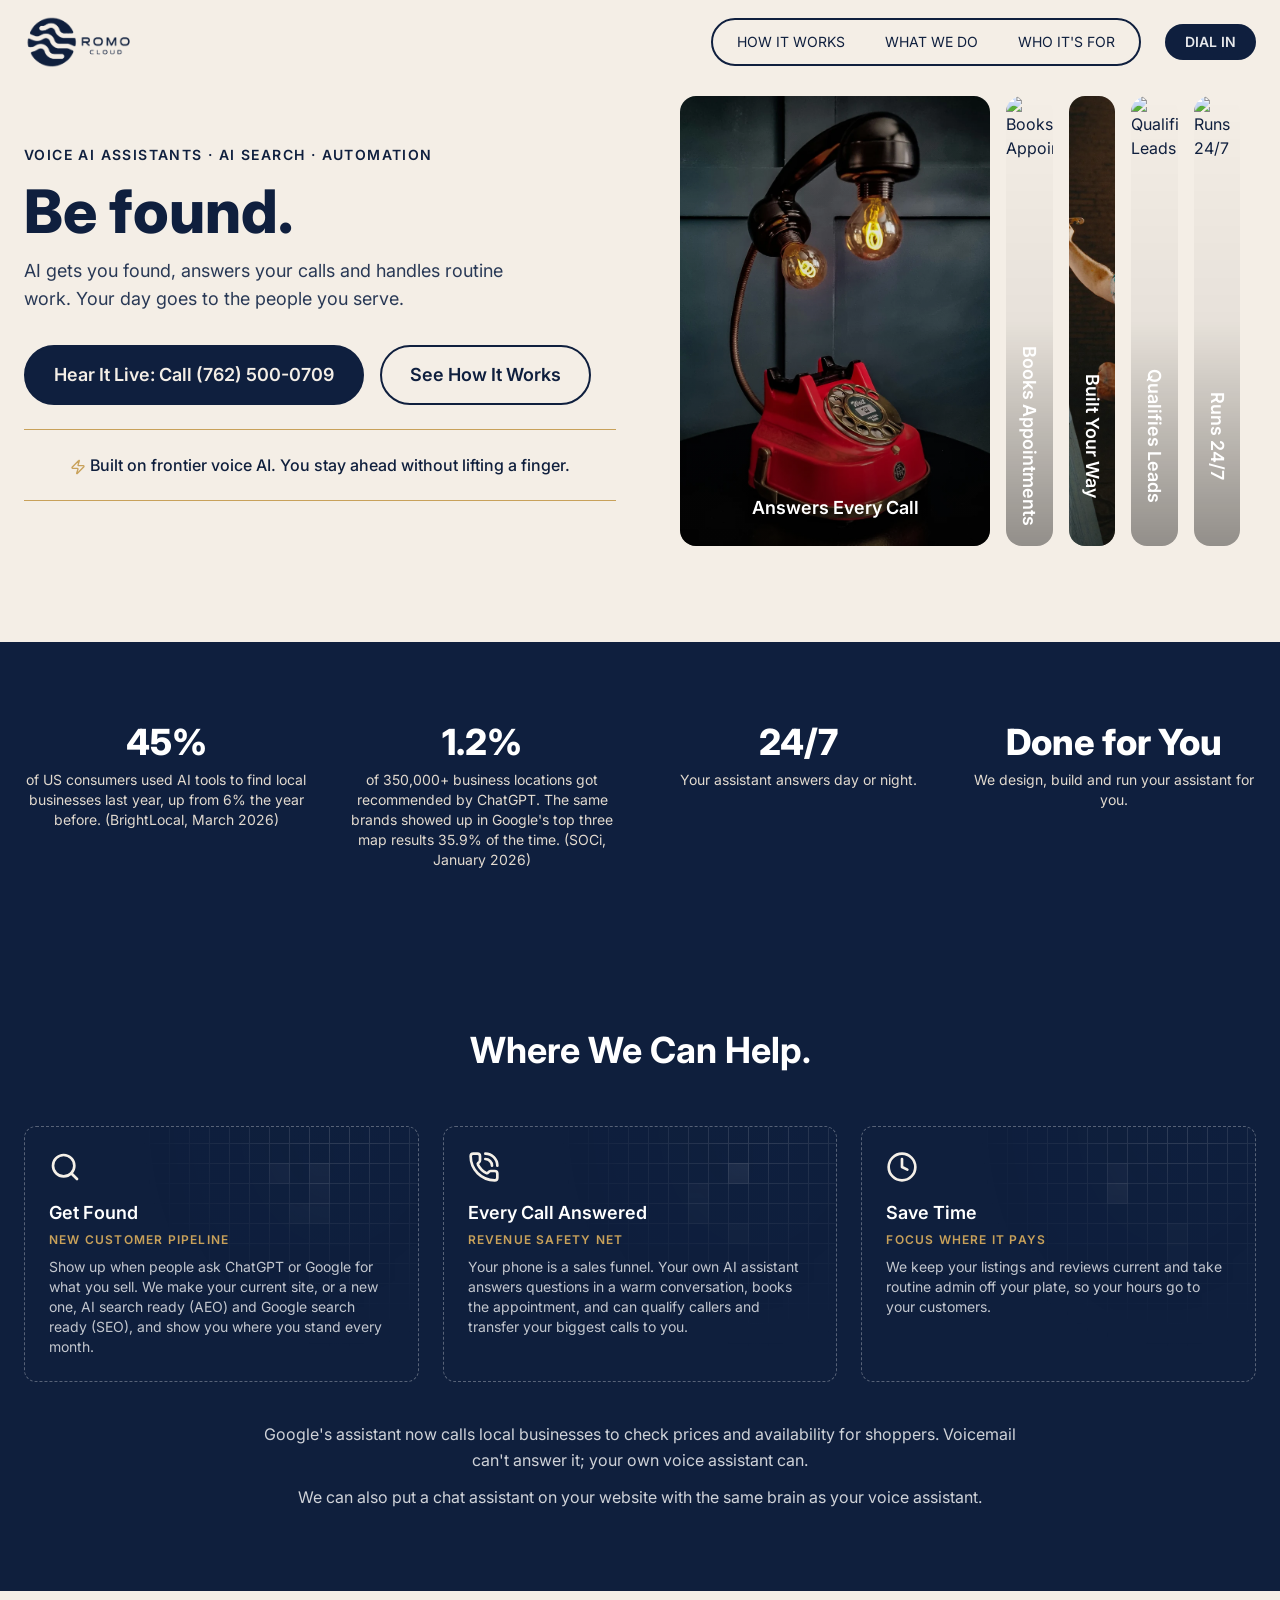
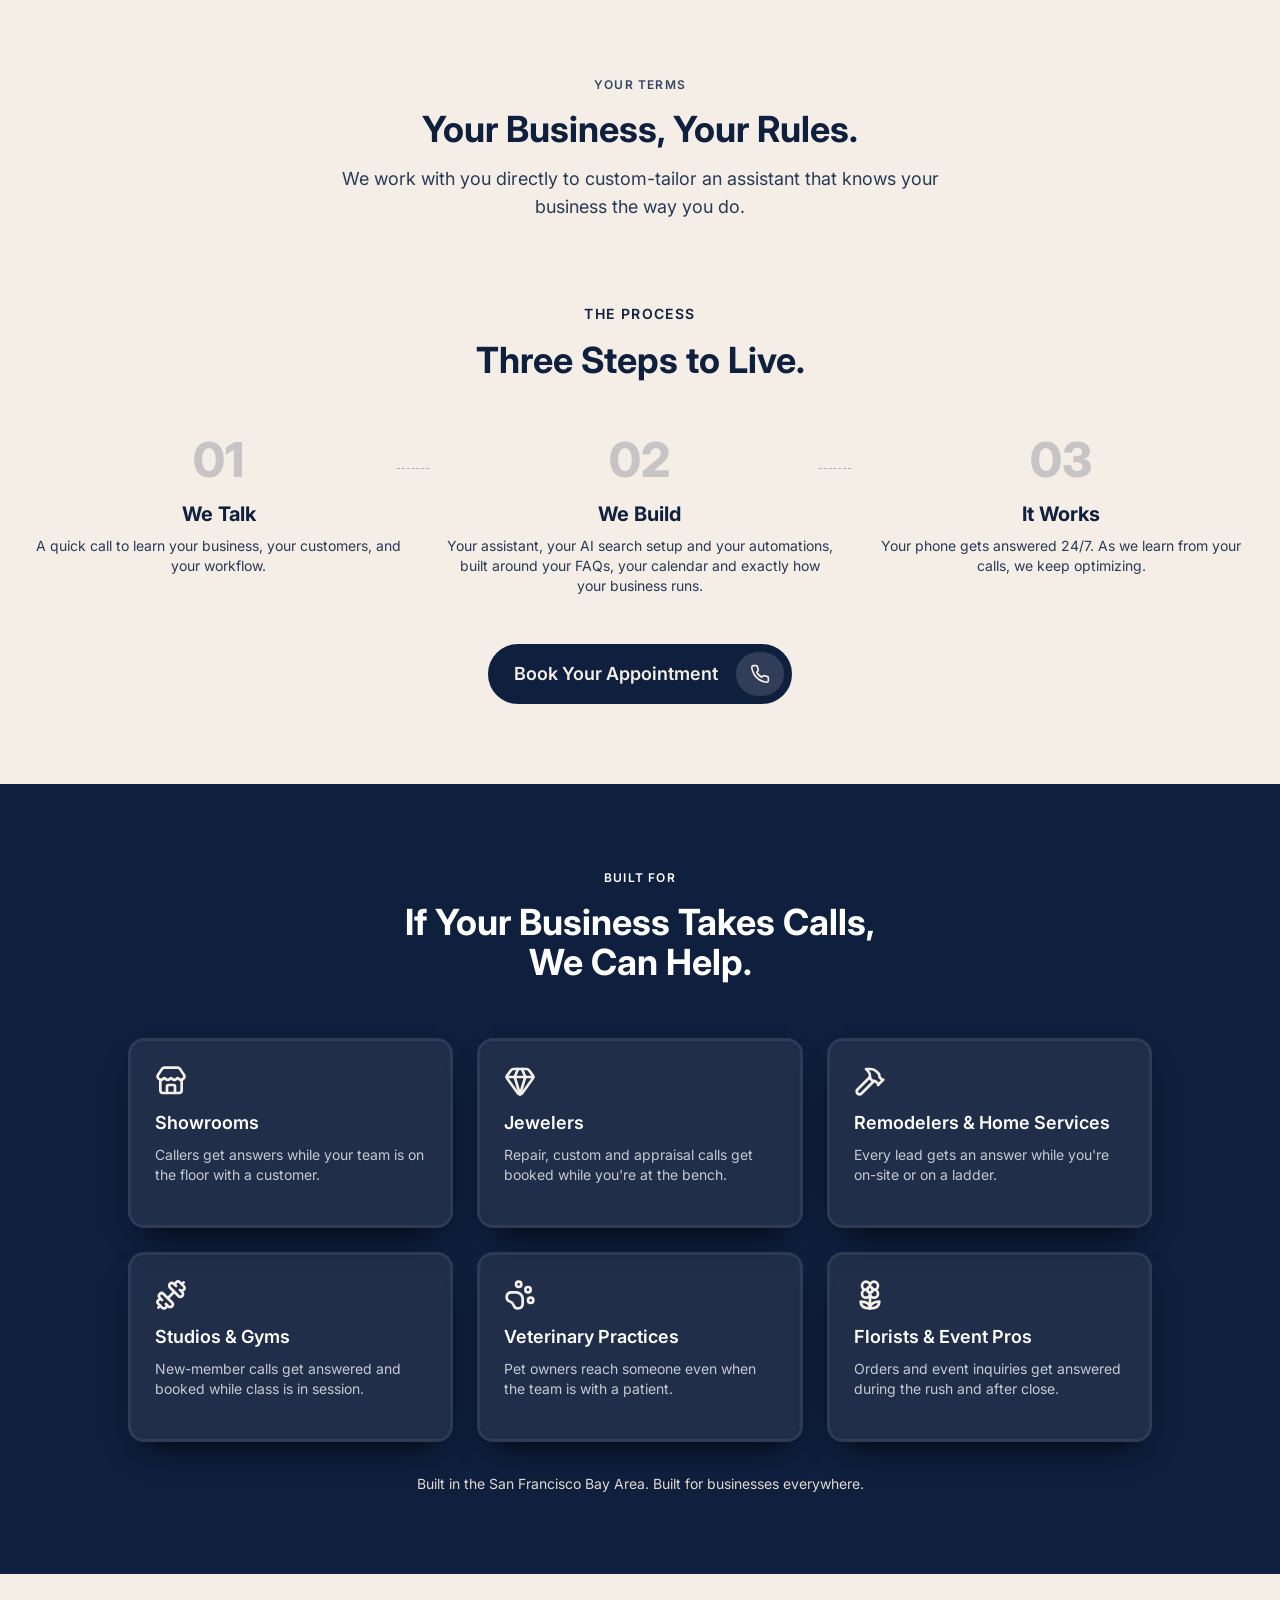
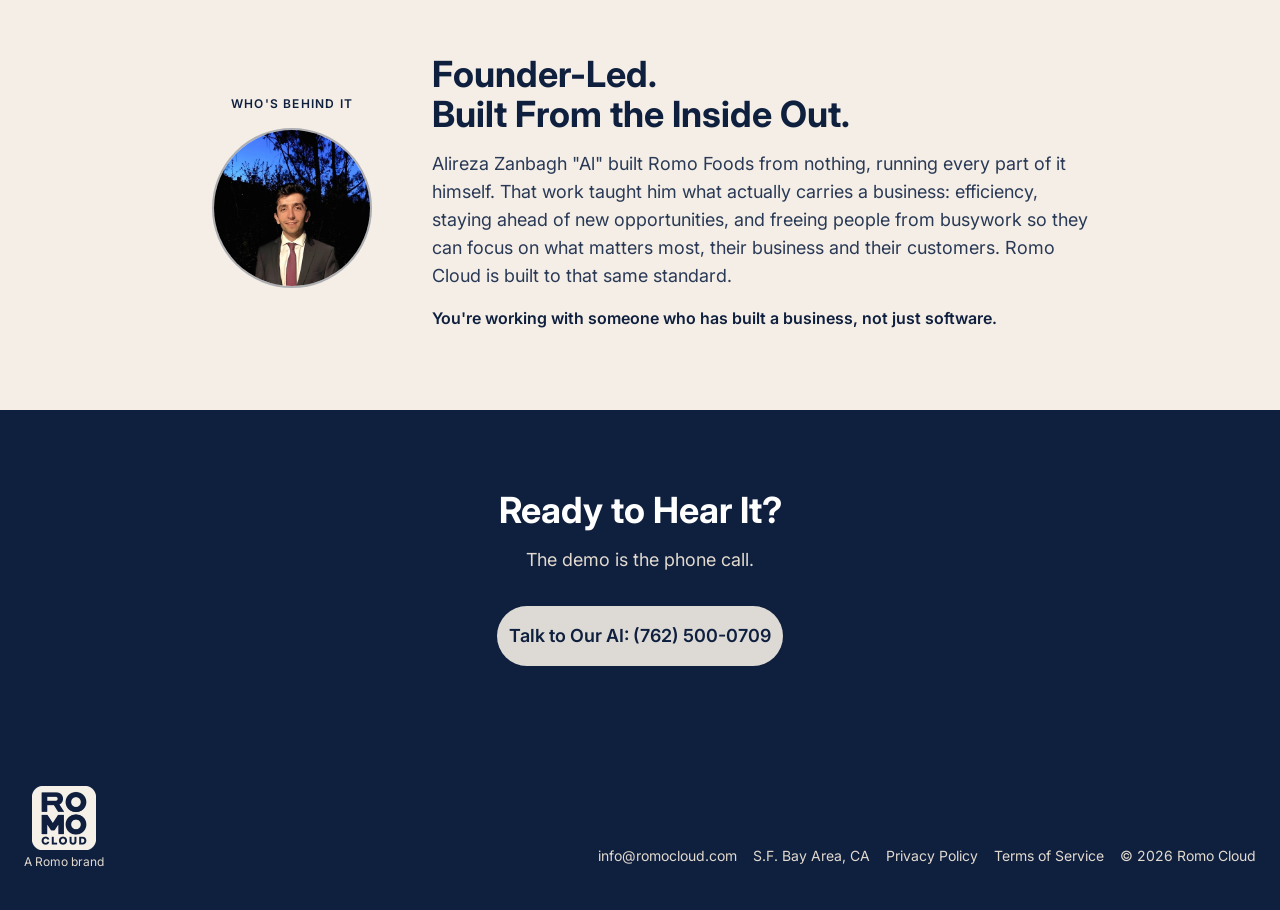
==== index.html @ 6f397fa5 "Add the rebuilt romocloud.com pages for the preview The home page, /privacy, /terms, the page-not-fo" ====
<!DOCTYPE html>
<html lang="en">
<head>
<meta charset="UTF-8">
<meta name="viewport" content="width=device-width, initial-scale=1.0">
<meta name="robots" content="noindex">
<title>Romo Cloud | Voice AI Assistants, AI Search, Automation</title>
<meta name="description" content="A Walnut Creek AI-native company. Your own AI assistant answers every call, we get you found in AI search (AEO) and take routine work off your plate.">
<meta name="author" content="Romo Cloud">
<link rel="canonical" href="https://romocloud.com/">
<meta property="og:type" content="website">
<meta property="og:url" content="https://romocloud.com/">
<meta property="og:site_name" content="Romo Cloud">
<meta property="og:title" content="Romo Cloud | Voice AI Assistants, AI Search, Automation">
<meta property="og:description" content="A Walnut Creek AI-native company. Your own AI assistant answers every call, we get you found in AI search (AEO) and take routine work off your plate.">
<meta property="og:image" content="https://romocloud.com/og-image.png">
<meta property="og:image:width" content="1200">
<meta property="og:image:height" content="630">
<meta name="twitter:card" content="summary_large_image">
<meta name="twitter:title" content="Romo Cloud | Voice AI Assistants, AI Search, Automation">
<meta name="twitter:description" content="A Walnut Creek AI-native company. Your own AI assistant answers every call, we get you found in AI search (AEO) and take routine work off your plate.">
<meta name="twitter:image" content="https://romocloud.com/og-image.png">
<link rel="icon" href="/favicon.ico" sizes="any">
<link rel="apple-touch-icon" href="/apple-touch-icon.png">
<link rel="preconnect" href="https://fonts.googleapis.com">
<link rel="preconnect" href="https://fonts.gstatic.com" crossorigin>
<link href="https://fonts.googleapis.com/css2?family=Fraunces:opsz,wght@9..144,500;9..144,600;9..144,700&amp;family=Inter:wght@400;500;600&amp;display=swap" rel="stylesheet">
<link rel="stylesheet" href="/assets/site.css">
<link rel="stylesheet" href="/assets/extra.css">
<noscript><style>.fade-up{opacity:1!important;transform:none!important}</style></noscript>
<script type="application/ld+json">{"@context": "https://schema.org", "@graph": [{"@type": "Organization", "@id": "https://romocloud.com/#org", "name": "Romo Cloud", "url": "https://romocloud.com/", "logo": "https://romocloud.com/brand/romo-cloud-stamp-navy.png", "description": "A Walnut Creek AI-native company. Your own AI assistant answers every call, we get you found in AI search (AEO) and take routine work off your plate.", "email": "info@romocloud.com", "telephone": "+1-762-500-0709", "founder": {"@type": "Person", "name": "Alireza Zanbagh"}, "address": {"@type": "PostalAddress", "addressLocality": "Walnut Creek", "addressRegion": "CA", "addressCountry": "US"}, "areaServed": [{"@type": "City", "name": "Walnut Creek, CA"}, {"@type": "City", "name": "Lafayette, CA"}, {"@type": "City", "name": "Pleasant Hill, CA"}, {"@type": "City", "name": "Concord, CA"}, {"@type": "City", "name": "Martinez, CA"}, {"@type": "City", "name": "Danville, CA"}, {"@type": "City", "name": "Oakland, CA"}, {"@type": "City", "name": "Berkeley, CA"}]}, {"@type": "WebSite", "name": "Romo Cloud", "url": "https://romocloud.com/"}, {"@type": "Service", "name": "Voice AI Assistant", "serviceType": "AI phone answering and appointment booking", "provider": {"@id": "https://romocloud.com/#org"}, "areaServed": "San Francisco Bay Area", "description": "Your phone is a sales funnel. Your own AI assistant answers questions in a warm conversation, books the appointment, and can qualify callers and transfer your biggest calls to you."}, {"@type": "Service", "name": "AI Search Readiness (AEO)", "serviceType": "AI search (AEO) and Google search (SEO) readiness with a monthly check", "provider": {"@id": "https://romocloud.com/#org"}, "areaServed": "San Francisco Bay Area", "description": "Show up when people ask ChatGPT or Google for what you sell. We make your current site, or a new one, AI search ready (AEO) and Google search ready (SEO), and show you where you stand every month."}, {"@type": "Service", "name": "Process Automation", "serviceType": "Listings, reviews and routine admin kept current", "provider": {"@id": "https://romocloud.com/#org"}, "areaServed": "San Francisco Bay Area", "description": "We keep your listings and reviews current and take routine admin off your plate, so your hours go to your customers."}]}</script>
</head>
<body>
<div id="root"><div class="min-h-screen bg-background"><nav class="fixed top-0 left-0 right-0 z-50 transition-all duration-300 bg-cream"><div class="container mx-auto flex items-center justify-between px-6 py-4"><a href="/"><img alt="Romo Cloud" class="h-[52px] w-auto" decoding="async" src="/assets/romo-cloud-horizontal-navy.png"/></a><div class="hidden lg:flex items-center gap-6"><ul class="relative mx-auto flex w-fit rounded-full border-2 border-primary bg-cream p-1"><li class="relative z-10 block cursor-pointer px-3 py-1.5 text-xs uppercase text-primary md:px-5 md:py-2 md:text-sm transition-colors hover:!text-cream [&amp;_a]:hover:!text-[#F5EFE6]"><a class="block text-primary" href="#how-it-works">How It Works</a></li><li class="relative z-10 block cursor-pointer px-3 py-1.5 text-xs uppercase text-primary md:px-5 md:py-2 md:text-sm transition-colors hover:!text-cream [&amp;_a]:hover:!text-[#F5EFE6]"><a class="block text-primary" href="#what-we-do">What We Do</a></li><li class="relative z-10 block cursor-pointer px-3 py-1.5 text-xs uppercase text-primary md:px-5 md:py-2 md:text-sm transition-colors hover:!text-cream [&amp;_a]:hover:!text-[#F5EFE6]"><a class="block text-primary" href="#who-its-for">Who It's For</a></li></ul><a href="tel:+17625000709"><button class="relative font-medium backdrop-blur-xl transition-shadow duration-300 ease-in-out hover:shadow dark:bg-[radial-gradient(circle_at_50%_0%,hsl(var(--primary)/10%)_0%,transparent_60%)] dark:hover:shadow-[0_0_20px_hsl(var(--primary)/10%)] inline-flex items-center justify-center rounded-full bg-primary px-5 py-2 h-9 text-primary-foreground hover:bg-primary/90 uppercase [&amp;&gt;span:first-of-type]:text-primary-foreground [&amp;&gt;span:first-of-type]:tracking-normal [&amp;&gt;span:first-of-type]:text-sm [&amp;&gt;span:first-of-type]:font-semibold [&amp;&gt;span:first-of-type]:leading-none [&amp;&gt;span:first-of-type]:text-center [&amp;&gt;span:first-of-type]:uppercase [&amp;&gt;span:first-of-type]:flex [&amp;&gt;span:first-of-type]:items-center [&amp;&gt;span:first-of-type]:justify-center" style="--x: 100%;" tabindex="0"><span class="relative block size-full text-sm uppercase tracking-wide text-[rgb(0,0,0,65%)] dark:font-light dark:text-[rgb(255,255,255,90%)]" style="mask-image: linear-gradient(-75deg,hsl(var(--primary)) calc(var(--x) + 20%),transparent calc(var(--x) + 30%),hsl(var(--primary)) calc(var(--x) + 100%));">Dial In</span><span class="absolute inset-0 z-10 block rounded-[inherit] bg-[linear-gradient(-75deg,hsl(var(--primary)/10%)_calc(var(--x)+20%),hsl(var(--primary)/50%)_calc(var(--x)+25%),hsl(var(--primary)/10%)_calc(var(--x)+100%))] p-px" style="mask: linear-gradient(rgb(0, 0, 0), rgb(0, 0, 0)) content-box xor, linear-gradient(rgb(0, 0, 0), rgb(0, 0, 0));"></span></button></a></div><div class="lg:hidden relative"><button aria-controls="rc-menu" aria-expanded="false" aria-label="Open menu" class="group relative h-11 w-11 rounded-full flex items-center justify-center active:scale-95 transition-transform" id="rc-menu-btn" style="background-color: rgb(15, 31, 61); color: rgb(245, 240, 232);"><svg class="pointer-events-none" fill="none" height="20" stroke="currentColor" stroke-linecap="round" stroke-linejoin="round" stroke-width="2" viewbox="0 0 24 24" width="20" xmlns="http://www.w3.org/2000/svg"><path class="origin-center -translate-y-[7px] transition-all duration-300 [transition-timing-function:cubic-bezier(.5,.85,.25,1.1)] group-aria-expanded:translate-x-0 group-aria-expanded:translate-y-0 group-aria-expanded:rotate-[315deg]" d="M4 12L20 12"></path><path class="origin-center transition-all duration-300 [transition-timing-function:cubic-bezier(.5,.85,.25,1.8)] group-aria-expanded:rotate-45" d="M4 12H20"></path><path class="origin-center translate-y-[7px] transition-all duration-300 [transition-timing-function:cubic-bezier(.5,.85,.25,1.1)] group-aria-expanded:translate-y-0 group-aria-expanded:rotate-[135deg]" d="M4 12H20"></path></svg></button></div></div><div class="rc-menu" id="rc-menu"><a href="#what-we-do">What We Do</a><a href="#how-it-works">How It Works</a><a href="#who-its-for">Who It's For</a><a class="rc-call" href="tel:+17625000709">Call (762) 500-0709</a></div></nav><section class="gradient-hero pt-[calc(3rem+4.5rem)] md:pt-[calc(4rem+4.5rem)] lg:pt-20 pb-12 md:pb-16 lg:pb-20"><div class="container mx-auto px-6"><div class="grid lg:grid-cols-2 lg:gap-12 gap-4 items-center"><div class="fade-up text-center lg:text-left"><span class="block lg:inline-block text-center lg:text-left font-semibold tracking-widest uppercase text-primary mb-3 md:mb-4 text-xs sm:text-sm">Voice AI Assistants · AI Search · Automation</span><h1 class="text-[1.75rem] xs:text-3xl sm:text-4xl md:text-5xl lg:text-6xl font-extrabold leading-tight text-foreground mb-3 md:mb-4 rc-h1" data-rc-lead="Be" data-rc-words="found.|first.|there."><span class="block whitespace-nowrap rc-static">Be found. Be first. Be there.</span></h1><div class="md:hidden mt-6 mb-3 h-[320px]"><div aria-label="Circular Gallery" class="relative w-full h-full flex items-center justify-center" role="region" style="perspective: 2000px;"><div class="relative w-full h-full flex items-center justify-center select-none" style="touch-action: none;"><div class="relative w-full h-full" style="transform: rotateY(0deg); transform-style: preserve-3d;"><div aria-label="Answers Every Call" class="absolute" role="group" style="width: 180px; height: 250px; transform: rotateY(0deg) translateZ(180px); left: 50%; top: 50%; margin-left: -90px; margin-top: -125px; opacity: 1;"><div class="relative w-full h-full rounded-2xl shadow-xl overflow-hidden"><img alt="Answers Every Call" class="absolute inset-0 w-full h-full object-cover" decoding="async" draggable="false" src="/assets/answers-every-call.webp" style="object-position: center center;"/><div class="absolute bottom-0 left-0 w-full p-4 bg-gradient-to-t from-black/80 to-transparent text-white"><h2 class="text-xl font-bold">Answers Every Call</h2></div></div></div><div aria-label="Books Appointments" class="absolute" role="group" style="width: 180px; height: 250px; transform: rotateY(72deg) translateZ(180px); left: 50%; top: 50%; margin-left: -90px; margin-top: -125px; opacity: 0.689058;"><div class="relative w-full h-full rounded-2xl shadow-xl overflow-hidden"><img alt="Books Appointments" class="absolute inset-0 w-full h-full object-cover" decoding="async" draggable="false" src="https://images.unsplash.com/photo-1506784983877-45594efa4cbe?q=70&amp;w=640&amp;auto=format&amp;fit=crop" style="object-position: center center;"/><div class="absolute bottom-0 left-0 w-full p-4 bg-gradient-to-t from-black/80 to-transparent text-white"><h2 class="text-xl font-bold">Books Appointments</h2></div></div></div><div aria-label="Built Your Way" class="absolute" role="group" style="width: 180px; height: 250px; transform: rotateY(144deg) translateZ(180px); left: 50%; top: 50%; margin-left: -90px; margin-top: -125px; opacity: 0.185942;"><div class="relative w-full h-full rounded-2xl shadow-xl overflow-hidden"><img alt="Built Your Way" class="absolute inset-0 w-full h-full object-cover" decoding="async" draggable="false" src="/assets/customizable-coachable.webp" style="object-position: center center;"/><div class="absolute bottom-0 left-0 w-full p-4 bg-gradient-to-t from-black/80 to-transparent text-white"><h2 class="text-xl font-bold">Built Your Way</h2></div></div></div><div aria-label="Qualifies Leads" class="absolute" role="group" style="width: 180px; height: 250px; transform: rotateY(216deg) translateZ(180px); left: 50%; top: 50%; margin-left: -90px; margin-top: -125px; opacity: 0.185942;"><div class="relative w-full h-full rounded-2xl shadow-xl overflow-hidden"><img alt="Qualifies Leads" class="absolute inset-0 w-full h-full object-cover" decoding="async" draggable="false" src="https://images.unsplash.com/photo-1560472354-b33ff0c44a43?q=70&amp;w=640&amp;auto=format&amp;fit=crop" style="object-position: center center;"/><div class="absolute bottom-0 left-0 w-full p-4 bg-gradient-to-t from-black/80 to-transparent text-white"><h2 class="text-xl font-bold">Qualifies Leads</h2></div></div></div><div aria-label="Runs 24/7" class="absolute" role="group" style="width: 180px; height: 250px; transform: rotateY(288deg) translateZ(180px); left: 50%; top: 50%; margin-left: -90px; margin-top: -125px; opacity: 0.689058;"><div class="relative w-full h-full rounded-2xl shadow-xl overflow-hidden"><img alt="Runs 24/7" class="absolute inset-0 w-full h-full object-cover" decoding="async" draggable="false" src="https://images.unsplash.com/photo-1477959858617-67f85cf4f1df?q=70&amp;w=640&amp;auto=format&amp;fit=crop" style="object-position: center center;"/><div class="absolute bottom-0 left-0 w-full p-4 bg-gradient-to-t from-black/80 to-transparent text-white"><h2 class="text-xl font-bold">Runs 24/7</h2></div></div></div></div></div></div></div><div class="hidden md:block lg:hidden mt-8 mb-3 h-[420px]"><div aria-label="Circular Gallery" class="relative w-full h-full flex items-center justify-center" role="region" style="perspective: 2000px;"><div class="relative w-full h-full flex items-center justify-center select-none" style="touch-action: none;"><div class="relative w-full h-full" style="transform: rotateY(0deg); transform-style: preserve-3d;"><div aria-label="Answers Every Call" class="absolute" role="group" style="width: 230px; height: 320px; transform: rotateY(0deg) translateZ(230px); left: 50%; top: 50%; margin-left: -115px; margin-top: -160px; opacity: 1;"><div class="relative w-full h-full rounded-2xl shadow-xl overflow-hidden"><img alt="Answers Every Call" class="absolute inset-0 w-full h-full object-cover" decoding="async" draggable="false" src="/assets/answers-every-call.webp" style="object-position: center center;"/><div class="absolute bottom-0 left-0 w-full p-4 bg-gradient-to-t from-black/80 to-transparent text-white"><h2 class="text-xl font-bold">Answers Every Call</h2></div></div></div><div aria-label="Books Appointments" class="absolute" role="group" style="width: 230px; height: 320px; transform: rotateY(72deg) translateZ(230px); left: 50%; top: 50%; margin-left: -115px; margin-top: -160px; opacity: 0.689058;"><div class="relative w-full h-full rounded-2xl shadow-xl overflow-hidden"><img alt="Books Appointments" class="absolute inset-0 w-full h-full object-cover" decoding="async" draggable="false" src="https://images.unsplash.com/photo-1506784983877-45594efa4cbe?q=70&amp;w=640&amp;auto=format&amp;fit=crop" style="object-position: center center;"/><div class="absolute bottom-0 left-0 w-full p-4 bg-gradient-to-t from-black/80 to-transparent text-white"><h2 class="text-xl font-bold">Books Appointments</h2></div></div></div><div aria-label="Built Your Way" class="absolute" role="group" style="width: 230px; height: 320px; transform: rotateY(144deg) translateZ(230px); left: 50%; top: 50%; margin-left: -115px; margin-top: -160px; opacity: 0.185942;"><div class="relative w-full h-full rounded-2xl shadow-xl overflow-hidden"><img alt="Built Your Way" class="absolute inset-0 w-full h-full object-cover" decoding="async" draggable="false" src="/assets/customizable-coachable.webp" style="object-position: center center;"/><div class="absolute bottom-0 left-0 w-full p-4 bg-gradient-to-t from-black/80 to-transparent text-white"><h2 class="text-xl font-bold">Built Your Way</h2></div></div></div><div aria-label="Qualifies Leads" class="absolute" role="group" style="width: 230px; height: 320px; transform: rotateY(216deg) translateZ(230px); left: 50%; top: 50%; margin-left: -115px; margin-top: -160px; opacity: 0.185942;"><div class="relative w-full h-full rounded-2xl shadow-xl overflow-hidden"><img alt="Qualifies Leads" class="absolute inset-0 w-full h-full object-cover" decoding="async" draggable="false" src="https://images.unsplash.com/photo-1560472354-b33ff0c44a43?q=70&amp;w=640&amp;auto=format&amp;fit=crop" style="object-position: center center;"/><div class="absolute bottom-0 left-0 w-full p-4 bg-gradient-to-t from-black/80 to-transparent text-white"><h2 class="text-xl font-bold">Qualifies Leads</h2></div></div></div><div aria-label="Runs 24/7" class="absolute" role="group" style="width: 230px; height: 320px; transform: rotateY(288deg) translateZ(230px); left: 50%; top: 50%; margin-left: -115px; margin-top: -160px; opacity: 0.689058;"><div class="relative w-full h-full rounded-2xl shadow-xl overflow-hidden"><img alt="Runs 24/7" class="absolute inset-0 w-full h-full object-cover" decoding="async" draggable="false" src="https://images.unsplash.com/photo-1477959858617-67f85cf4f1df?q=70&amp;w=640&amp;auto=format&amp;fit=crop" style="object-position: center center;"/><div class="absolute bottom-0 left-0 w-full p-4 bg-gradient-to-t from-black/80 to-transparent text-white"><h2 class="text-xl font-bold">Runs 24/7</h2></div></div></div></div></div></div></div><p class="text-lg text-body max-w-lg mx-auto lg:mx-0 mb-5 md:mb-8">AI gets you found, answers your calls and handles routine work. Your day goes to the people you serve.</p><div class="flex flex-col sm:flex-row gap-3 md:gap-4 justify-center lg:justify-start"><a class="inline-flex items-center justify-center whitespace-nowrap rounded-full border-2 border-primary bg-primary w-full sm:w-fit px-3 sm:px-5 lg:px-7 py-3.5 text-lg font-semibold text-[hsl(var(--cream))] hover:bg-[hsl(var(--cream))] hover:text-primary transition-colors duration-300" href="tel:+17625000709">Hear It Live: Call (762) 500-0709</a><a class="rounded-full border-2 border-foreground w-full sm:w-auto px-7 py-3.5 text-lg font-semibold text-foreground hover:bg-foreground hover:text-primary-foreground transition-colors duration-300" href="#how-it-works">See How It Works</a></div><div class="w-full max-w-full h-auto min-h-[72px] md:h-[52px] py-2 flex items-center justify-center border-t border-b border-[#C8A15A] bg-transparent mt-4 md:mt-6 px-2"><span class="text-base md:text-sm lg:text-base font-medium text-[#0F1F3D] leading-[1.35] md:leading-normal text-center"><svg aria-hidden="true" class="lucide lucide-zap inline-block w-4 h-4 text-[#C8A15A] align-text-bottom mr-1" fill="none" height="24" stroke="currentColor" stroke-linecap="round" stroke-linejoin="round" stroke-width="2" viewbox="0 0 24 24" width="24" xmlns="http://www.w3.org/2000/svg"><path d="M4 14a1 1 0 0 1-.78-1.63l9.9-10.2a.5.5 0 0 1 .86.46l-1.92 6.02A1 1 0 0 0 13 10h7a1 1 0 0 1 .78 1.63l-9.9 10.2a.5.5 0 0 1-.86-.46l1.92-6.02A1 1 0 0 0 11 14z"></path></svg>Built on frontier voice AI. <br class="md:hidden"/>You stay ahead without lifting a finger.</span></div></div><div class="fade-up hidden lg:flex items-center justify-center"><div class="hidden md:flex flex-row items-center justify-center gap-4 overflow-x-auto p-4"><div class="relative h-[450px] rounded-2xl overflow-hidden cursor-default transition-all duration-700 ease-in-out w-[400px]" data-rc-panel=""><img alt="Answers Every Call" class="absolute inset-0 w-full h-full object-cover" decoding="async" src="/assets/answers-every-call.webp"/><div class="absolute inset-0 bg-gradient-to-t from-black/40 via-black/5 to-transparent"></div><span class="absolute text-white text-lg font-semibold whitespace-nowrap transition-all duration-300 ease-in-out bottom-6 left-1/2 -translate-x-1/2 rotate-0">Answers Every Call</span></div><div class="relative h-[450px] rounded-2xl overflow-hidden cursor-default transition-all duration-700 ease-in-out w-[60px]" data-rc-panel=""><img alt="Books Appointments" class="absolute inset-0 w-full h-full object-cover" decoding="async" src="https://images.unsplash.com/photo-1506784983877-45594efa4cbe?q=70&amp;w=640&amp;auto=format&amp;fit=crop"/><div class="absolute inset-0 bg-gradient-to-t from-black/40 via-black/5 to-transparent"></div><span class="absolute text-white text-lg font-semibold whitespace-nowrap transition-all duration-300 ease-in-out w-auto text-left bottom-24 left-1/2 -translate-x-1/2 rotate-90">Books Appointments</span></div><div class="relative h-[450px] rounded-2xl overflow-hidden cursor-default transition-all duration-700 ease-in-out w-[60px]" data-rc-panel=""><img alt="Built Your Way" class="absolute inset-0 w-full h-full object-cover" decoding="async" src="/assets/customizable-coachable.webp"/><div class="absolute inset-0 bg-gradient-to-t from-black/40 via-black/5 to-transparent"></div><span class="absolute text-white text-lg font-semibold whitespace-nowrap transition-all duration-300 ease-in-out w-auto text-left bottom-24 left-1/2 -translate-x-1/2 rotate-90">Built Your Way</span></div><div class="relative h-[450px] rounded-2xl overflow-hidden cursor-default transition-all duration-700 ease-in-out w-[60px]" data-rc-panel=""><img alt="Qualifies Leads" class="absolute inset-0 w-full h-full object-cover" decoding="async" src="https://images.unsplash.com/photo-1560472354-b33ff0c44a43?q=70&amp;w=640&amp;auto=format&amp;fit=crop"/><div class="absolute inset-0 bg-gradient-to-t from-black/40 via-black/5 to-transparent"></div><span class="absolute text-white text-lg font-semibold whitespace-nowrap transition-all duration-300 ease-in-out w-auto text-left bottom-24 left-1/2 -translate-x-1/2 rotate-90">Qualifies Leads</span></div><div class="relative h-[450px] rounded-2xl overflow-hidden cursor-default transition-all duration-700 ease-in-out w-[60px]" data-rc-panel=""><img alt="Runs 24/7" class="absolute inset-0 w-full h-full object-cover" decoding="async" src="https://images.unsplash.com/photo-1477959858617-67f85cf4f1df?q=70&amp;w=640&amp;auto=format&amp;fit=crop"/><div class="absolute inset-0 bg-gradient-to-t from-black/40 via-black/5 to-transparent"></div><span class="absolute text-white text-lg font-semibold whitespace-nowrap transition-all duration-300 ease-in-out w-auto text-left bottom-24 left-1/2 -translate-x-1/2 rotate-90">Runs 24/7</span></div></div></div></div></div></section><section class="bg-navy-mid py-12 md:py-16 lg:py-20"><div class="container mx-auto px-6"><div class="grid md:grid-cols-4 gap-8 text-center fade-up"><div><div class="text-3xl md:text-4xl font-extrabold text-white mb-2">45%</div><div class="text-sm text-body-on-navy">of US consumers used AI tools to find local businesses last year, up from 6% the year before. (BrightLocal, March 2026)</div></div><div><div class="text-3xl md:text-4xl font-extrabold text-white mb-2">1.2%</div><div class="text-sm text-body-on-navy">of 350,000+ business locations got recommended by ChatGPT. The same brands showed up in Google's top three map results 35.9% of the time. (SOCi, January 2026)</div></div><div><div class="text-3xl md:text-4xl font-extrabold text-white mb-2">24/7</div><div class="text-sm text-body-on-navy">Your assistant answers day or night.</div></div><div><div class="text-3xl md:text-4xl font-extrabold text-white mb-2">Done for You</div><div class="text-sm text-body-on-navy">We design, build and run your assistant for you.</div></div></div></div></section><section class="py-12 md:py-16 lg:py-20 bg-[#0F1F3D]" id="what-we-do"><div class="container mx-auto px-6"><div class="max-w-2xl mx-auto text-center mb-14"><div class="fade-up"><h2 class="text-3xl md:text-4xl font-bold text-white mb-4">Where We Can Help.</h2></div></div><div class="grid grid-cols-1 sm:grid-cols-2 lg:grid-cols-3 gap-6 fade-up"><div class="relative overflow-hidden p-6 rounded-xl border border-dashed bg-transparent border-white/30 [&amp;_h3]:text-white [&amp;_p]:text-white/75 [&amp;_svg]:text-[#F5F0E8]"><div class="pointer-events-none absolute top-0 left-1/2 -mt-2 -ml-20 h-full w-full [mask-image:linear-gradient(white,transparent)]"><div class="from-primary/5 to-primary/1 absolute inset-0 bg-gradient-to-r [mask-image:radial-gradient(farthest-side_at_top,white,transparent)] opacity-100"><svg aria-hidden="true" class="fill-white/5 stroke-white/15 absolute inset-0 h-full w-full"><defs><pattern height="20" id=":r0:" patternunits="userSpaceOnUse" width="20" x="-12" y="4"><path d="M.5 20V.5H20" fill="none"></path></pattern></defs><rect fill="url(#:r0:)" height="100%" stroke-width="0" width="100%"></rect><svg class="overflow-visible" x="-12" y="4"><rect height="21" stroke-width="0" width="21" x="180" y="80"></rect><rect height="21" stroke-width="0" width="21" x="160" y="80"></rect><rect height="21" stroke-width="0" width="21" x="180" y="40"></rect><rect height="21" stroke-width="0" width="21" x="180" y="60"></rect><rect height="21" stroke-width="0" width="21" x="140" y="40"></rect></svg></svg></div></div><svg aria-hidden="true" class="lucide lucide-search text-primary w-8 h-8 mb-4 relative z-10" fill="none" height="24" stroke="currentColor" stroke-linecap="round" stroke-linejoin="round" stroke-width="2" viewbox="0 0 24 24" width="24" xmlns="http://www.w3.org/2000/svg">
<path d="m21 21-4.34-4.34"></path>
<circle cx="11" cy="11" r="8"></circle>
</svg><h3 class="mt-2 text-lg font-semibold text-foreground relative z-10">Get Found</h3><div class="rc-pointer">New customer pipeline</div><p class="text-body relative z-10 mt-2 text-sm">Show up when people ask ChatGPT or Google for what you sell. We make your current site, or a new one, AI search ready (AEO) and Google search ready (SEO), and show you where you stand every month.</p></div><div class="relative overflow-hidden p-6 rounded-xl border border-dashed bg-transparent border-white/30 [&amp;_h3]:text-white [&amp;_p]:text-white/75 [&amp;_svg]:text-[#F5F0E8]"><div class="pointer-events-none absolute top-0 left-1/2 -mt-2 -ml-20 h-full w-full [mask-image:linear-gradient(white,transparent)]"><div class="from-primary/5 to-primary/1 absolute inset-0 bg-gradient-to-r [mask-image:radial-gradient(farthest-side_at_top,white,transparent)] opacity-100"><svg aria-hidden="true" class="fill-white/5 stroke-white/15 absolute inset-0 h-full w-full"><defs><pattern height="20" id=":r1:" patternunits="userSpaceOnUse" width="20" x="-12" y="4"><path d="M.5 20V.5H20" fill="none"></path></pattern></defs><rect fill="url(#:r1:)" height="100%" stroke-width="0" width="100%"></rect><svg class="overflow-visible" x="-12" y="4"><rect height="21" stroke-width="0" width="21" x="180" y="100"></rect><rect height="21" stroke-width="0" width="21" x="180" y="40"></rect><rect height="21" stroke-width="0" width="21" x="140" y="80"></rect><rect height="21" stroke-width="0" width="21" x="140" y="60"></rect><rect height="21" stroke-width="0" width="21" x="180" y="40"></rect></svg></svg></div></div><svg aria-hidden="true" class="lucide lucide-phone-call text-primary w-8 h-8 mb-4 relative z-10" fill="none" height="24" stroke="currentColor" stroke-linecap="round" stroke-linejoin="round" stroke-width="2" viewbox="0 0 24 24" width="24" xmlns="http://www.w3.org/2000/svg">
<path d="M13 2a9 9 0 0 1 9 9"></path>
<path d="M13 6a5 5 0 0 1 5 5"></path>
<path d="M13.832 16.568a1 1 0 0 0 1.213-.303l.355-.465A2 2 0 0 1 17 15h3a2 2 0 0 1 2 2v3a2 2 0 0 1-2 2A18 18 0 0 1 2 4a2 2 0 0 1 2-2h3a2 2 0 0 1 2 2v3a2 2 0 0 1-.8 1.6l-.468.351a1 1 0 0 0-.292 1.233 14 14 0 0 0 6.392 6.384"></path>
</svg><h3 class="mt-2 text-lg font-semibold text-foreground relative z-10">Every Call Answered</h3><div class="rc-pointer">Revenue safety net</div><p class="text-body relative z-10 mt-2 text-sm">Your phone is a sales funnel. Your own AI assistant answers questions in a warm conversation, books the appointment, and can qualify callers and transfer your biggest calls to you.</p></div><div class="relative overflow-hidden p-6 rounded-xl border border-dashed bg-transparent border-white/30 [&amp;_h3]:text-white [&amp;_p]:text-white/75 [&amp;_svg]:text-[#F5F0E8]"><div class="pointer-events-none absolute top-0 left-1/2 -mt-2 -ml-20 h-full w-full [mask-image:linear-gradient(white,transparent)]"><div class="from-primary/5 to-primary/1 absolute inset-0 bg-gradient-to-r [mask-image:radial-gradient(farthest-side_at_top,white,transparent)] opacity-100"><svg aria-hidden="true" class="fill-white/5 stroke-white/15 absolute inset-0 h-full w-full"><defs><pattern height="20" id=":r2:" patternunits="userSpaceOnUse" width="20" x="-12" y="4"><path d="M.5 20V.5H20" fill="none"></path></pattern></defs><rect fill="url(#:r2:)" height="100%" stroke-width="0" width="100%"></rect><svg class="overflow-visible" x="-12" y="4"><rect height="21" stroke-width="0" width="21" x="200" y="120"></rect><rect height="21" stroke-width="0" width="21" x="140" y="60"></rect><rect height="21" stroke-width="0" width="21" x="140" y="60"></rect><rect height="21" stroke-width="0" width="21" x="140" y="40"></rect><rect height="21" stroke-width="0" width="21" x="200" y="100"></rect></svg></svg></div></div><svg aria-hidden="true" class="lucide lucide-clock text-primary w-8 h-8 mb-4 relative z-10" fill="none" height="24" stroke="currentColor" stroke-linecap="round" stroke-linejoin="round" stroke-width="2" viewbox="0 0 24 24" width="24" xmlns="http://www.w3.org/2000/svg">
<circle cx="12" cy="12" r="10"></circle>
<path d="M12 6v6l4 2"></path>
</svg><h3 class="mt-2 text-lg font-semibold text-foreground relative z-10">Save Time</h3><div class="rc-pointer">Focus where it pays</div><p class="text-body relative z-10 mt-2 text-sm">We keep your listings and reviews current and take routine admin off your plate, so your hours go to your customers.</p></div></div><div class="rc-under"><p>Google's assistant now calls local businesses to check prices and availability for shoppers. Voicemail can't answer it; your own voice assistant can.</p><p>We can also put a chat assistant on your website with the same brain as your voice assistant.</p></div></div></section><section class="pt-12 md:pt-16 lg:pt-20 pb-0 bg-cream"><div class="container mx-auto px-6"><div class="max-w-2xl mx-auto text-center fade-up"><span class="inline-block text-xs font-semibold tracking-widest uppercase text-muted-foreground mb-4">Your Terms</span><h2 class="text-3xl md:text-4xl font-bold text-foreground mb-4">Your Business, Your Rules.</h2><p class="text-body text-lg">We work with you directly to custom-tailor an assistant that knows your business the way you do.</p></div></div></section><section class="py-12 md:py-16 lg:py-20" id="how-it-works"><div class="container mx-auto px-6"><div class="max-w-2xl mx-auto text-center mb-14 fade-up"><span class="inline-block font-semibold tracking-widest uppercase text-primary mb-4 text-sm">The Process</span><h2 class="text-3xl md:text-4xl font-bold text-foreground">Three Steps to Live.</h2></div><div class="grid md:grid-cols-3 gap-8 fade-up"><div class="relative text-center"><div class="text-5xl font-extrabold text-primary/20 mb-4">01</div><h3 class="text-xl font-bold text-foreground mb-2">We Talk</h3><p class="text-sm text-body">A quick call to learn your business, your customers, and your workflow.</p><div class="hidden md:block absolute top-8 -right-4 w-8 border-t border-dashed border-primary/30"></div></div><div class="relative text-center"><div class="text-5xl font-extrabold text-primary/20 mb-4">02</div><h3 class="text-xl font-bold text-foreground mb-2">We Build</h3><p class="text-sm text-body">Your assistant, your AI search setup and your automations, built around your FAQs, your calendar and exactly how your business runs.</p><div class="hidden md:block absolute top-8 -right-4 w-8 border-t border-dashed border-primary/30"></div></div><div class="relative text-center"><div class="text-5xl font-extrabold text-primary/20 mb-4">03</div><h3 class="text-xl font-bold text-foreground mb-2">It Works</h3><p class="text-sm text-body">Your phone gets answered 24/7. As we learn from your calls, we keep optimizing.</p></div></div><div class="flex justify-center mt-8 md:mt-10 lg:mt-12 fade-up"><a class="group relative overflow-hidden inline-flex items-center justify-start whitespace-nowrap rounded-full border-2 border-primary bg-primary w-full sm:w-fit pl-0 sm:pl-6 pr-0 sm:pr-[72px] py-3.5 text-lg font-semibold text-[hsl(var(--cream))]" href="tel:+17625000709"><span class="block sm:inline-block w-[calc(100%-54px)] sm:w-auto text-center sm:text-left pl-0 transition-opacity duration-500 group-hover:opacity-0 group-active:opacity-0">Book Your Appointment</span><span class="absolute right-1.5 top-1.5 bottom-1.5 w-12 z-10 rounded-full bg-[hsl(var(--cream)/0.15)] grid place-items-center transition-all duration-500 group-hover:w-[calc(100%-0.75rem)] group-active:w-[calc(100%-0.75rem)] group-active:scale-95"><svg class="lucide lucide-phone w-5 h-5 text-[hsl(var(--cream))]" fill="none" height="24" stroke="currentColor" stroke-linecap="round" stroke-linejoin="round" stroke-width="2" viewbox="0 0 24 24" width="24" xmlns="http://www.w3.org/2000/svg"><path d="M22 16.92v3a2 2 0 0 1-2.18 2 19.79 19.79 0 0 1-8.63-3.07 19.5 19.5 0 0 1-6-6 19.79 19.79 0 0 1-3.07-8.67A2 2 0 0 1 4.11 2h3a2 2 0 0 1 2 1.72 12.84 12.84 0 0 0 .7 2.81 2 2 0 0 1-.45 2.11L8.09 9.91a16 16 0 0 0 6 6l1.27-1.27a2 2 0 0 1 2.11-.45 12.84 12.84 0 0 0 2.81.7A2 2 0 0 1 22 16.92z"></path></svg></span></a></div></div></section><section class="py-12 md:py-16 lg:py-20 gradient-cta" id="who-its-for"><div class="container mx-auto px-6"><div class="max-w-2xl mx-auto text-center mb-14 fade-up"><span class="inline-block text-xs font-semibold tracking-widest uppercase text-white mb-4">Built For</span><h2 class="text-3xl md:text-4xl font-bold text-white mb-4">If Your Business Takes Calls, <span class="whitespace-nowrap">We Can Help.</span></h2></div><div class="grid grid-cols-1 sm:grid-cols-2 lg:grid-cols-3 gap-6 max-w-5xl mx-auto mb-8"><style>
    [data-glow]::before,[data-glow]::after{pointer-events:none;content:"";position:absolute;inset:calc(var(--border-size)*-1);border:var(--border-size) solid transparent;border-radius:calc(var(--radius)*1px);background-attachment:fixed;background-size:calc(100% + (2*var(--border-size))) calc(100% + (2*var(--border-size)));background-repeat:no-repeat;background-position:50% 50%;mask:linear-gradient(transparent,transparent),linear-gradient(white,white);mask-clip:padding-box,border-box;mask-composite:intersect;}
    [data-glow]::before{background-image:radial-gradient(calc(var(--spotlight-size)*0.75) calc(var(--spotlight-size)*0.75) at calc(var(--x,0)*1px) calc(var(--y,0)*1px),hsl(var(--hue,210) calc(var(--saturation,100)*1%) calc(var(--lightness,50)*1%)/var(--border-spot-opacity,1)),transparent 100%);filter:brightness(2);}
    [data-glow]::after{background-image:radial-gradient(calc(var(--spotlight-size)*0.5) calc(var(--spotlight-size)*0.5) at calc(var(--x,0)*1px) calc(var(--y,0)*1px),hsl(0 100% 100%/var(--border-light-opacity,1)),transparent 100%);}
    [data-glow] [data-glow]{position:absolute;inset:0;will-change:filter;opacity:var(--outer,1);border-radius:calc(var(--radius)*1px);border-width:calc(var(--border-size)*20);filter:blur(calc(var(--border-size)*10));background:none;pointer-events:none;border:none;}
    [data-glow]>[data-glow]::before{inset:-10px;border-width:10px;}
    @media (hover: none) and (pointer: coarse) {
      [data-glow]{background-image:radial-gradient(circle at 50% 50%,hsl(var(--base) 100% 70% / 0.15) 0%,transparent 60%)!important;background-attachment:scroll!important;background-position:center!important;background-size:cover!important;}
      [data-glow]::before{background-image:radial-gradient(circle at 50% 50%,hsl(var(--base) 100% 50% / 0.6) 0%,transparent 60%)!important;background-attachment:scroll!important;background-position:center!important;background-size:cover!important;filter:brightness(1.5)!important;}
      [data-glow]::after{background-image:radial-gradient(circle at 50% 50%,hsl(0 100% 100% / 0.3) 0%,transparent 60%)!important;background-attachment:scroll!important;background-position:center!important;background-size:cover!important;}
    }
  </style><div class="rounded-2xl relative grid grid-rows-[1fr_auto] shadow-[0_1rem_2rem_-1rem_black] p-4 gap-4 backdrop-blur-[5px] w-full h-full flex flex-col justify-center p-6" data-glow="true" style="--base: 220; --spread: 200; --radius: 14; --border: 3; --backdrop: hsl(0 0% 60% / 0.12); --backup-border: var(--backdrop); --size: 200; --outer: 1; --border-size: calc(var(--border, 2) * 1px); --spotlight-size: calc(var(--size, 150) * 1px); --hue: calc(var(--base) + (var(--xp, 0) * var(--spread, 0))); background-image: radial-gradient(var(--spotlight-size) var(--spotlight-size) at calc(var(--x, 0) * 1px) calc(var(--y, 0) * 1px), hsl(var(--hue, 210) calc(var(--saturation, 100) * 1%) calc(var(--lightness, 70) * 1%) / var(--bg-spot-opacity, 0.1)), transparent); background-color: var(--backdrop, transparent); background-size: calc(100% + (2 * var(--border-size))) calc(100% + (2 * var(--border-size))); background-position: 50% 50%; background-attachment: fixed; border: var(--border-size) solid var(--backup-border); position: relative; touch-action: none; --x: 164.50; --xp: 0.5; --y: 452.50; --yp: 0.5;"><div data-glow="true"></div><div class="relative z-10 flex flex-col"><svg aria-hidden="true" class="lucide lucide-store w-8 h-8 text-[#F5F0E8] mb-3" fill="none" height="24" stroke="currentColor" stroke-linecap="round" stroke-linejoin="round" stroke-width="2" viewbox="0 0 24 24" width="24" xmlns="http://www.w3.org/2000/svg">
<path d="M15 21v-5a1 1 0 0 0-1-1h-4a1 1 0 0 0-1 1v5"></path>
<path d="M17.774 10.31a1.12 1.12 0 0 0-1.549 0 2.5 2.5 0 0 1-3.451 0 1.12 1.12 0 0 0-1.548 0 2.5 2.5 0 0 1-3.452 0 1.12 1.12 0 0 0-1.549 0 2.5 2.5 0 0 1-3.77-3.248l2.889-4.184A2 2 0 0 1 7 2h10a2 2 0 0 1 1.653.873l2.895 4.192a2.5 2.5 0 0 1-3.774 3.244"></path>
<path d="M4 10.95V19a2 2 0 0 0 2 2h12a2 2 0 0 0 2-2v-8.05"></path>
</svg><h3 class="text-lg font-semibold text-white mb-2">Showrooms</h3><p class="text-sm text-white/75">Callers get answers while your team is on the floor with a customer.</p></div></div><style>
    [data-glow]::before,[data-glow]::after{pointer-events:none;content:"";position:absolute;inset:calc(var(--border-size)*-1);border:var(--border-size) solid transparent;border-radius:calc(var(--radius)*1px);background-attachment:fixed;background-size:calc(100% + (2*var(--border-size))) calc(100% + (2*var(--border-size)));background-repeat:no-repeat;background-position:50% 50%;mask:linear-gradient(transparent,transparent),linear-gradient(white,white);mask-clip:padding-box,border-box;mask-composite:intersect;}
    [data-glow]::before{background-image:radial-gradient(calc(var(--spotlight-size)*0.75) calc(var(--spotlight-size)*0.75) at calc(var(--x,0)*1px) calc(var(--y,0)*1px),hsl(var(--hue,210) calc(var(--saturation,100)*1%) calc(var(--lightness,50)*1%)/var(--border-spot-opacity,1)),transparent 100%);filter:brightness(2);}
    [data-glow]::after{background-image:radial-gradient(calc(var(--spotlight-size)*0.5) calc(var(--spotlight-size)*0.5) at calc(var(--x,0)*1px) calc(var(--y,0)*1px),hsl(0 100% 100%/var(--border-light-opacity,1)),transparent 100%);}
    [data-glow] [data-glow]{position:absolute;inset:0;will-change:filter;opacity:var(--outer,1);border-radius:calc(var(--radius)*1px);border-width:calc(var(--border-size)*20);filter:blur(calc(var(--border-size)*10));background:none;pointer-events:none;border:none;}
    [data-glow]>[data-glow]::before{inset:-10px;border-width:10px;}
    @media (hover: none) and (pointer: coarse) {
      [data-glow]{background-image:radial-gradient(circle at 50% 50%,hsl(var(--base) 100% 70% / 0.15) 0%,transparent 60%)!important;background-attachment:scroll!important;background-position:center!important;background-size:cover!important;}
      [data-glow]::before{background-image:radial-gradient(circle at 50% 50%,hsl(var(--base) 100% 50% / 0.6) 0%,transparent 60%)!important;background-attachment:scroll!important;background-position:center!important;background-size:cover!important;filter:brightness(1.5)!important;}
      [data-glow]::after{background-image:radial-gradient(circle at 50% 50%,hsl(0 100% 100% / 0.3) 0%,transparent 60%)!important;background-attachment:scroll!important;background-position:center!important;background-size:cover!important;}
    }
  </style><div class="rounded-2xl relative grid grid-rows-[1fr_auto] shadow-[0_1rem_2rem_-1rem_black] p-4 gap-4 backdrop-blur-[5px] w-full h-full flex flex-col justify-center p-6" data-glow="true" style="--base: 220; --spread: 200; --radius: 14; --border: 3; --backdrop: hsl(0 0% 60% / 0.12); --backup-border: var(--backdrop); --size: 200; --outer: 1; --border-size: calc(var(--border, 2) * 1px); --spotlight-size: calc(var(--size, 150) * 1px); --hue: calc(var(--base) + (var(--xp, 0) * var(--spread, 0))); background-image: radial-gradient(var(--spotlight-size) var(--spotlight-size) at calc(var(--x, 0) * 1px) calc(var(--y, 0) * 1px), hsl(var(--hue, 210) calc(var(--saturation, 100) * 1%) calc(var(--lightness, 70) * 1%) / var(--bg-spot-opacity, 0.1)), transparent); background-color: var(--backdrop, transparent); background-size: calc(100% + (2 * var(--border-size))) calc(100% + (2 * var(--border-size))); background-position: 50% 50%; background-attachment: fixed; border: var(--border-size) solid var(--backup-border); position: relative; touch-action: none; --x: 164.50; --xp: 0.5; --y: 452.50; --yp: 0.5;"><div data-glow="true"></div><div class="relative z-10 flex flex-col"><svg aria-hidden="true" class="lucide lucide-gem w-8 h-8 text-[#F5F0E8] mb-3" fill="none" height="24" stroke="currentColor" stroke-linecap="round" stroke-linejoin="round" stroke-width="2" viewbox="0 0 24 24" width="24" xmlns="http://www.w3.org/2000/svg">
<path d="M10.5 3 8 9l4 13 4-13-2.5-6"></path>
<path d="M17 3a2 2 0 0 1 1.6.8l3 4a2 2 0 0 1 .013 2.382l-7.99 10.986a2 2 0 0 1-3.247 0l-7.99-10.986A2 2 0 0 1 2.4 7.8l2.998-3.997A2 2 0 0 1 7 3z"></path>
<path d="M2 9h20"></path>
</svg><h3 class="text-lg font-semibold text-white mb-2">Jewelers</h3><p class="text-sm text-white/75">Repair, custom and appraisal calls get booked while you're at the bench.</p></div></div><style>
    [data-glow]::before,[data-glow]::after{pointer-events:none;content:"";position:absolute;inset:calc(var(--border-size)*-1);border:var(--border-size) solid transparent;border-radius:calc(var(--radius)*1px);background-attachment:fixed;background-size:calc(100% + (2*var(--border-size))) calc(100% + (2*var(--border-size)));background-repeat:no-repeat;background-position:50% 50%;mask:linear-gradient(transparent,transparent),linear-gradient(white,white);mask-clip:padding-box,border-box;mask-composite:intersect;}
    [data-glow]::before{background-image:radial-gradient(calc(var(--spotlight-size)*0.75) calc(var(--spotlight-size)*0.75) at calc(var(--x,0)*1px) calc(var(--y,0)*1px),hsl(var(--hue,210) calc(var(--saturation,100)*1%) calc(var(--lightness,50)*1%)/var(--border-spot-opacity,1)),transparent 100%);filter:brightness(2);}
    [data-glow]::after{background-image:radial-gradient(calc(var(--spotlight-size)*0.5) calc(var(--spotlight-size)*0.5) at calc(var(--x,0)*1px) calc(var(--y,0)*1px),hsl(0 100% 100%/var(--border-light-opacity,1)),transparent 100%);}
    [data-glow] [data-glow]{position:absolute;inset:0;will-change:filter;opacity:var(--outer,1);border-radius:calc(var(--radius)*1px);border-width:calc(var(--border-size)*20);filter:blur(calc(var(--border-size)*10));background:none;pointer-events:none;border:none;}
    [data-glow]>[data-glow]::before{inset:-10px;border-width:10px;}
    @media (hover: none) and (pointer: coarse) {
      [data-glow]{background-image:radial-gradient(circle at 50% 50%,hsl(var(--base) 100% 70% / 0.15) 0%,transparent 60%)!important;background-attachment:scroll!important;background-position:center!important;background-size:cover!important;}
      [data-glow]::before{background-image:radial-gradient(circle at 50% 50%,hsl(var(--base) 100% 50% / 0.6) 0%,transparent 60%)!important;background-attachment:scroll!important;background-position:center!important;background-size:cover!important;filter:brightness(1.5)!important;}
      [data-glow]::after{background-image:radial-gradient(circle at 50% 50%,hsl(0 100% 100% / 0.3) 0%,transparent 60%)!important;background-attachment:scroll!important;background-position:center!important;background-size:cover!important;}
    }
  </style><div class="rounded-2xl relative grid grid-rows-[1fr_auto] shadow-[0_1rem_2rem_-1rem_black] p-4 gap-4 backdrop-blur-[5px] w-full h-full flex flex-col justify-center p-6" data-glow="true" style="--base: 220; --spread: 200; --radius: 14; --border: 3; --backdrop: hsl(0 0% 60% / 0.12); --backup-border: var(--backdrop); --size: 200; --outer: 1; --border-size: calc(var(--border, 2) * 1px); --spotlight-size: calc(var(--size, 150) * 1px); --hue: calc(var(--base) + (var(--xp, 0) * var(--spread, 0))); background-image: radial-gradient(var(--spotlight-size) var(--spotlight-size) at calc(var(--x, 0) * 1px) calc(var(--y, 0) * 1px), hsl(var(--hue, 210) calc(var(--saturation, 100) * 1%) calc(var(--lightness, 70) * 1%) / var(--bg-spot-opacity, 0.1)), transparent); background-color: var(--backdrop, transparent); background-size: calc(100% + (2 * var(--border-size))) calc(100% + (2 * var(--border-size))); background-position: 50% 50%; background-attachment: fixed; border: var(--border-size) solid var(--backup-border); position: relative; touch-action: none; --x: 164.50; --xp: 0.5; --y: 452.50; --yp: 0.5;"><div data-glow="true"></div><div class="relative z-10 flex flex-col"><svg aria-hidden="true" class="lucide lucide-hammer w-8 h-8 text-[#F5F0E8] mb-3" fill="none" height="24" stroke="currentColor" stroke-linecap="round" stroke-linejoin="round" stroke-width="2" viewbox="0 0 24 24" width="24" xmlns="http://www.w3.org/2000/svg">
<path d="m15 12-9.373 9.373a1 1 0 0 1-3.001-3L12 9"></path>
<path d="m18 15 4-4"></path>
<path d="m21.5 11.5-1.914-1.914A2 2 0 0 1 19 8.172v-.344a2 2 0 0 0-.586-1.414l-1.657-1.657A6 6 0 0 0 12.516 3H9l1.243 1.243A6 6 0 0 1 12 8.485V10l2 2h1.172a2 2 0 0 1 1.414.586L18.5 14.5"></path>
</svg><h3 class="text-lg font-semibold text-white mb-2">Remodelers &amp; Home Services</h3><p class="text-sm text-white/75">Every lead gets an answer while you're on-site or on a ladder.</p></div></div><style>
    [data-glow]::before,[data-glow]::after{pointer-events:none;content:"";position:absolute;inset:calc(var(--border-size)*-1);border:var(--border-size) solid transparent;border-radius:calc(var(--radius)*1px);background-attachment:fixed;background-size:calc(100% + (2*var(--border-size))) calc(100% + (2*var(--border-size)));background-repeat:no-repeat;background-position:50% 50%;mask:linear-gradient(transparent,transparent),linear-gradient(white,white);mask-clip:padding-box,border-box;mask-composite:intersect;}
    [data-glow]::before{background-image:radial-gradient(calc(var(--spotlight-size)*0.75) calc(var(--spotlight-size)*0.75) at calc(var(--x,0)*1px) calc(var(--y,0)*1px),hsl(var(--hue,210) calc(var(--saturation,100)*1%) calc(var(--lightness,50)*1%)/var(--border-spot-opacity,1)),transparent 100%);filter:brightness(2);}
    [data-glow]::after{background-image:radial-gradient(calc(var(--spotlight-size)*0.5) calc(var(--spotlight-size)*0.5) at calc(var(--x,0)*1px) calc(var(--y,0)*1px),hsl(0 100% 100%/var(--border-light-opacity,1)),transparent 100%);}
    [data-glow] [data-glow]{position:absolute;inset:0;will-change:filter;opacity:var(--outer,1);border-radius:calc(var(--radius)*1px);border-width:calc(var(--border-size)*20);filter:blur(calc(var(--border-size)*10));background:none;pointer-events:none;border:none;}
    [data-glow]>[data-glow]::before{inset:-10px;border-width:10px;}
    @media (hover: none) and (pointer: coarse) {
      [data-glow]{background-image:radial-gradient(circle at 50% 50%,hsl(var(--base) 100% 70% / 0.15) 0%,transparent 60%)!important;background-attachment:scroll!important;background-position:center!important;background-size:cover!important;}
      [data-glow]::before{background-image:radial-gradient(circle at 50% 50%,hsl(var(--base) 100% 50% / 0.6) 0%,transparent 60%)!important;background-attachment:scroll!important;background-position:center!important;background-size:cover!important;filter:brightness(1.5)!important;}
      [data-glow]::after{background-image:radial-gradient(circle at 50% 50%,hsl(0 100% 100% / 0.3) 0%,transparent 60%)!important;background-attachment:scroll!important;background-position:center!important;background-size:cover!important;}
    }
  </style><div class="rounded-2xl relative grid grid-rows-[1fr_auto] shadow-[0_1rem_2rem_-1rem_black] p-4 gap-4 backdrop-blur-[5px] w-full h-full flex flex-col justify-center p-6" data-glow="true" style="--base: 220; --spread: 200; --radius: 14; --border: 3; --backdrop: hsl(0 0% 60% / 0.12); --backup-border: var(--backdrop); --size: 200; --outer: 1; --border-size: calc(var(--border, 2) * 1px); --spotlight-size: calc(var(--size, 150) * 1px); --hue: calc(var(--base) + (var(--xp, 0) * var(--spread, 0))); background-image: radial-gradient(var(--spotlight-size) var(--spotlight-size) at calc(var(--x, 0) * 1px) calc(var(--y, 0) * 1px), hsl(var(--hue, 210) calc(var(--saturation, 100) * 1%) calc(var(--lightness, 70) * 1%) / var(--bg-spot-opacity, 0.1)), transparent); background-color: var(--backdrop, transparent); background-size: calc(100% + (2 * var(--border-size))) calc(100% + (2 * var(--border-size))); background-position: 50% 50%; background-attachment: fixed; border: var(--border-size) solid var(--backup-border); position: relative; touch-action: none; --x: 164.50; --xp: 0.5; --y: 452.50; --yp: 0.5;"><div data-glow="true"></div><div class="relative z-10 flex flex-col"><svg aria-hidden="true" class="lucide lucide-dumbbell w-8 h-8 text-[#F5F0E8] mb-3" fill="none" height="24" stroke="currentColor" stroke-linecap="round" stroke-linejoin="round" stroke-width="2" viewbox="0 0 24 24" width="24" xmlns="http://www.w3.org/2000/svg">
<path d="M17.596 12.768a2 2 0 1 0 2.829-2.829l-1.768-1.767a2 2 0 0 0 2.828-2.829l-2.828-2.828a2 2 0 0 0-2.829 2.828l-1.767-1.768a2 2 0 1 0-2.829 2.829z"></path>
<path d="m2.5 21.5 1.4-1.4"></path>
<path d="m20.1 3.9 1.4-1.4"></path>
<path d="M5.343 21.485a2 2 0 1 0 2.829-2.828l1.767 1.768a2 2 0 1 0 2.829-2.829l-6.364-6.364a2 2 0 1 0-2.829 2.829l1.768 1.767a2 2 0 0 0-2.828 2.829z"></path>
<path d="m9.6 14.4 4.8-4.8"></path>
</svg><h3 class="text-lg font-semibold text-white mb-2">Studios &amp; Gyms</h3><p class="text-sm text-white/75">New-member calls get answered and booked while class is in session.</p></div></div><style>
    [data-glow]::before,[data-glow]::after{pointer-events:none;content:"";position:absolute;inset:calc(var(--border-size)*-1);border:var(--border-size) solid transparent;border-radius:calc(var(--radius)*1px);background-attachment:fixed;background-size:calc(100% + (2*var(--border-size))) calc(100% + (2*var(--border-size)));background-repeat:no-repeat;background-position:50% 50%;mask:linear-gradient(transparent,transparent),linear-gradient(white,white);mask-clip:padding-box,border-box;mask-composite:intersect;}
    [data-glow]::before{background-image:radial-gradient(calc(var(--spotlight-size)*0.75) calc(var(--spotlight-size)*0.75) at calc(var(--x,0)*1px) calc(var(--y,0)*1px),hsl(var(--hue,210) calc(var(--saturation,100)*1%) calc(var(--lightness,50)*1%)/var(--border-spot-opacity,1)),transparent 100%);filter:brightness(2);}
    [data-glow]::after{background-image:radial-gradient(calc(var(--spotlight-size)*0.5) calc(var(--spotlight-size)*0.5) at calc(var(--x,0)*1px) calc(var(--y,0)*1px),hsl(0 100% 100%/var(--border-light-opacity,1)),transparent 100%);}
    [data-glow] [data-glow]{position:absolute;inset:0;will-change:filter;opacity:var(--outer,1);border-radius:calc(var(--radius)*1px);border-width:calc(var(--border-size)*20);filter:blur(calc(var(--border-size)*10));background:none;pointer-events:none;border:none;}
    [data-glow]>[data-glow]::before{inset:-10px;border-width:10px;}
    @media (hover: none) and (pointer: coarse) {
      [data-glow]{background-image:radial-gradient(circle at 50% 50%,hsl(var(--base) 100% 70% / 0.15) 0%,transparent 60%)!important;background-attachment:scroll!important;background-position:center!important;background-size:cover!important;}
      [data-glow]::before{background-image:radial-gradient(circle at 50% 50%,hsl(var(--base) 100% 50% / 0.6) 0%,transparent 60%)!important;background-attachment:scroll!important;background-position:center!important;background-size:cover!important;filter:brightness(1.5)!important;}
      [data-glow]::after{background-image:radial-gradient(circle at 50% 50%,hsl(0 100% 100% / 0.3) 0%,transparent 60%)!important;background-attachment:scroll!important;background-position:center!important;background-size:cover!important;}
    }
  </style><div class="rounded-2xl relative grid grid-rows-[1fr_auto] shadow-[0_1rem_2rem_-1rem_black] p-4 gap-4 backdrop-blur-[5px] w-full h-full flex flex-col justify-center p-6" data-glow="true" style="--base: 220; --spread: 200; --radius: 14; --border: 3; --backdrop: hsl(0 0% 60% / 0.12); --backup-border: var(--backdrop); --size: 200; --outer: 1; --border-size: calc(var(--border, 2) * 1px); --spotlight-size: calc(var(--size, 150) * 1px); --hue: calc(var(--base) + (var(--xp, 0) * var(--spread, 0))); background-image: radial-gradient(var(--spotlight-size) var(--spotlight-size) at calc(var(--x, 0) * 1px) calc(var(--y, 0) * 1px), hsl(var(--hue, 210) calc(var(--saturation, 100) * 1%) calc(var(--lightness, 70) * 1%) / var(--bg-spot-opacity, 0.1)), transparent); background-color: var(--backdrop, transparent); background-size: calc(100% + (2 * var(--border-size))) calc(100% + (2 * var(--border-size))); background-position: 50% 50%; background-attachment: fixed; border: var(--border-size) solid var(--backup-border); position: relative; touch-action: none; --x: 164.50; --xp: 0.5; --y: 452.50; --yp: 0.5;"><div data-glow="true"></div><div class="relative z-10 flex flex-col"><svg aria-hidden="true" class="lucide lucide-paw-print w-8 h-8 text-[#F5F0E8] mb-3" fill="none" height="24" stroke="currentColor" stroke-linecap="round" stroke-linejoin="round" stroke-width="2" viewbox="0 0 24 24" width="24" xmlns="http://www.w3.org/2000/svg">
<circle cx="11" cy="4" r="2"></circle>
<circle cx="18" cy="8" r="2"></circle>
<circle cx="20" cy="16" r="2"></circle>
<path d="M9 10a5 5 0 0 1 5 5v3.5a3.5 3.5 0 0 1-6.84 1.045Q6.52 17.48 4.46 16.84A3.5 3.5 0 0 1 5.5 10Z"></path>
</svg><h3 class="text-lg font-semibold text-white mb-2">Veterinary Practices</h3><p class="text-sm text-white/75">Pet owners reach someone even when the team is with a patient.</p></div></div><style>
    [data-glow]::before,[data-glow]::after{pointer-events:none;content:"";position:absolute;inset:calc(var(--border-size)*-1);border:var(--border-size) solid transparent;border-radius:calc(var(--radius)*1px);background-attachment:fixed;background-size:calc(100% + (2*var(--border-size))) calc(100% + (2*var(--border-size)));background-repeat:no-repeat;background-position:50% 50%;mask:linear-gradient(transparent,transparent),linear-gradient(white,white);mask-clip:padding-box,border-box;mask-composite:intersect;}
    [data-glow]::before{background-image:radial-gradient(calc(var(--spotlight-size)*0.75) calc(var(--spotlight-size)*0.75) at calc(var(--x,0)*1px) calc(var(--y,0)*1px),hsl(var(--hue,210) calc(var(--saturation,100)*1%) calc(var(--lightness,50)*1%)/var(--border-spot-opacity,1)),transparent 100%);filter:brightness(2);}
    [data-glow]::after{background-image:radial-gradient(calc(var(--spotlight-size)*0.5) calc(var(--spotlight-size)*0.5) at calc(var(--x,0)*1px) calc(var(--y,0)*1px),hsl(0 100% 100%/var(--border-light-opacity,1)),transparent 100%);}
    [data-glow] [data-glow]{position:absolute;inset:0;will-change:filter;opacity:var(--outer,1);border-radius:calc(var(--radius)*1px);border-width:calc(var(--border-size)*20);filter:blur(calc(var(--border-size)*10));background:none;pointer-events:none;border:none;}
    [data-glow]>[data-glow]::before{inset:-10px;border-width:10px;}
    @media (hover: none) and (pointer: coarse) {
      [data-glow]{background-image:radial-gradient(circle at 50% 50%,hsl(var(--base) 100% 70% / 0.15) 0%,transparent 60%)!important;background-attachment:scroll!important;background-position:center!important;background-size:cover!important;}
      [data-glow]::before{background-image:radial-gradient(circle at 50% 50%,hsl(var(--base) 100% 50% / 0.6) 0%,transparent 60%)!important;background-attachment:scroll!important;background-position:center!important;background-size:cover!important;filter:brightness(1.5)!important;}
      [data-glow]::after{background-image:radial-gradient(circle at 50% 50%,hsl(0 100% 100% / 0.3) 0%,transparent 60%)!important;background-attachment:scroll!important;background-position:center!important;background-size:cover!important;}
    }
  </style><div class="rounded-2xl relative grid grid-rows-[1fr_auto] shadow-[0_1rem_2rem_-1rem_black] p-4 gap-4 backdrop-blur-[5px] w-full h-full flex flex-col justify-center p-6" data-glow="true" style="--base: 220; --spread: 200; --radius: 14; --border: 3; --backdrop: hsl(0 0% 60% / 0.12); --backup-border: var(--backdrop); --size: 200; --outer: 1; --border-size: calc(var(--border, 2) * 1px); --spotlight-size: calc(var(--size, 150) * 1px); --hue: calc(var(--base) + (var(--xp, 0) * var(--spread, 0))); background-image: radial-gradient(var(--spotlight-size) var(--spotlight-size) at calc(var(--x, 0) * 1px) calc(var(--y, 0) * 1px), hsl(var(--hue, 210) calc(var(--saturation, 100) * 1%) calc(var(--lightness, 70) * 1%) / var(--bg-spot-opacity, 0.1)), transparent); background-color: var(--backdrop, transparent); background-size: calc(100% + (2 * var(--border-size))) calc(100% + (2 * var(--border-size))); background-position: 50% 50%; background-attachment: fixed; border: var(--border-size) solid var(--backup-border); position: relative; touch-action: none; --x: 164.50; --xp: 0.5; --y: 452.50; --yp: 0.5;"><div data-glow="true"></div><div class="relative z-10 flex flex-col"><svg aria-hidden="true" class="lucide lucide-flower-2 w-8 h-8 text-[#F5F0E8] mb-3" fill="none" height="24" stroke="currentColor" stroke-linecap="round" stroke-linejoin="round" stroke-width="2" viewbox="0 0 24 24" width="24" xmlns="http://www.w3.org/2000/svg">
<path d="M12 5a3 3 0 1 1 3 3m-3-3a3 3 0 1 0-3 3m3-3v1M9 8a3 3 0 1 0 3 3M9 8h1m5 0a3 3 0 1 1-3 3m3-3h-1m-2 3v-1"></path>
<circle cx="12" cy="8" r="2"></circle>
<path d="M12 10v12"></path>
<path d="M12 22c4.2 0 7-1.667 7-5-4.2 0-7 1.667-7 5Z"></path>
<path d="M12 22c-4.2 0-7-1.667-7-5 4.2 0 7 1.667 7 5Z"></path>
</svg><h3 class="text-lg font-semibold text-white mb-2">Florists &amp; Event Pros</h3><p class="text-sm text-white/75">Orders and event inquiries get answered during the rush and after close.</p></div></div></div><p class="text-center text-body-on-navy text-sm fade-up">Built in the San Francisco Bay Area. Built for businesses everywhere.</p></div></section><section class="py-12 md:py-16 lg:py-20"><div class="container mx-auto px-6"><div class="max-w-4xl mx-auto fade-up"><div class="grid md:grid-cols-[200px_1fr] gap-10 items-center"><div class="mx-auto md:mx-0 flex flex-col items-center"><span class="block text-xs font-semibold tracking-widest uppercase text-primary mb-4 text-center">Who's Behind It</span><div class="w-40 h-40 rounded-full overflow-hidden border-2 border-primary/30"><img alt="Alireza (Al), founder of Romo Cloud" class="w-full h-full object-cover" decoding="async" loading="lazy" src="/assets/founder.webp"/></div></div><div class="text-center lg:text-left"><h2 class="text-3xl md:text-4xl font-bold text-foreground mb-4">Founder-Led.<br/>Built From the Inside Out.</h2><p class="text-body text-lg mb-4">Alireza Zanbagh "Al" built Romo Foods from nothing, running every part of it himself. That work taught him what actually carries a business: efficiency, staying ahead of new opportunities, and freeing people from busywork so they can focus on what matters most, their business and their customers. Romo Cloud is built to that same standard.</p><p class="text-primary font-semibold text-base">You're working with someone who has built a business, not just software.</p></div></div></div></div></section><section class="py-12 md:py-16 lg:py-20 gradient-cta"><div class="container mx-auto px-6 text-center fade-up"><h2 class="text-3xl md:text-4xl font-bold text-white mb-4">Ready to Hear It?</h2><div class="inline-block"><p class="text-body-on-navy text-base sm:text-lg whitespace-nowrap mb-8">The demo is the phone call.</p><a class="block w-full" href="tel:+17625000709"><button class="relative font-medium backdrop-blur-xl transition-shadow duration-300 ease-in-out hover:shadow dark:bg-[radial-gradient(circle_at_50%_0%,hsl(var(--primary)/10%)_0%,transparent_60%)] dark:hover:shadow-[0_0_20px_hsl(var(--primary)/10%)] w-full rounded-full bg-cream px-2 sm:px-3 py-4 text-foreground hover:bg-cream/90 [&amp;&gt;span:first-of-type]:text-foreground [&amp;&gt;span:first-of-type]:normal-case [&amp;&gt;span:first-of-type]:tracking-normal [&amp;&gt;span:first-of-type]:whitespace-nowrap [&amp;&gt;span:first-of-type]:text-lg [&amp;&gt;span:first-of-type]:font-semibold" style="--x: 100%;" tabindex="0"><span class="relative block size-full text-sm uppercase tracking-wide text-[rgb(0,0,0,65%)] dark:font-light dark:text-[rgb(255,255,255,90%)]" style="mask-image: linear-gradient(-75deg,hsl(var(--primary)) calc(var(--x) + 20%),transparent calc(var(--x) + 30%),hsl(var(--primary)) calc(var(--x) + 100%));">Talk to Our AI: (762) 500-0709</span><span class="absolute inset-0 z-10 block rounded-[inherit] bg-[linear-gradient(-75deg,hsl(var(--primary)/10%)_calc(var(--x)+20%),hsl(var(--primary)/50%)_calc(var(--x)+25%),hsl(var(--primary)/10%)_calc(var(--x)+100%))] p-px" style="mask: linear-gradient(rgb(0, 0, 0), rgb(0, 0, 0)) content-box xor, linear-gradient(rgb(0, 0, 0), rgb(0, 0, 0));"></span></button></a></div></div></section><footer class="bg-navy-deep py-10"><div class="container mx-auto px-6"><div class="flex flex-col md:flex-row items-center md:items-start justify-center md:justify-between gap-4 text-sm text-body-on-navy"><div class="flex flex-col items-center gap-1"><img alt="Romo Cloud" class="h-16 w-auto" decoding="async" src="/assets/romo-cloud-stamp-cream.png"/><p class="text-xs text-body-on-navy">A Romo brand</p></div><div class="flex flex-wrap items-center justify-center gap-4 md:self-end md:pb-1"><a class="hover:text-white transition-colors" href="mailto:info@romocloud.com">info@romocloud.com</a><span>S.F. Bay Area, CA</span><a class="hover:text-white transition-colors" href="/privacy">Privacy Policy</a><a class="hover:text-white transition-colors" href="/terms">Terms of Service</a><span>© 2026 Romo Cloud</span></div></div></div></footer></div></div>
<script defer="" src="/assets/site.js"></script></body>
</html>
---- assets/site.css ----
@import"https://fonts.googleapis.com/css2?family=Inter:wght@400;500;600;700;800&display=swap";.legal-page{--cream:#F5F0E8;--navy:#0F1F3D;--navy-soft:#2A3A57;--rule:#DAD2C4;background:var(--cream);color:var(--navy);font-family:Inter,system-ui,Arial,sans-serif;font-size:17px;line-height:1.7;min-height:100vh}.legal-page *{box-sizing:border-box}.legal-page a{color:var(--navy)}.legal-page .wrap{max-width:780px;margin:0 auto;padding:0 24px}.legal-page header.site{padding:28px 0 8px}.legal-page .brand{font-family:Fraunces,Georgia,serif;font-weight:700;letter-spacing:.06em;font-size:20px;text-transform:uppercase}.legal-page .brand small{display:block;font-size:11px;letter-spacing:.34em;font-weight:500;opacity:.7}.legal-page h1{font-family:Fraunces,Georgia,serif;font-weight:700;font-size:46px;line-height:1.08;margin:26px 0 6px}.legal-page .eff{color:var(--navy-soft);font-size:15px;margin:0 0 30px}.legal-page h2{font-family:Fraunces,Georgia,serif;font-weight:600;font-size:25px;margin:40px 0 10px}.legal-page h3{font-weight:600;font-size:18px;margin:24px 0 6px}.legal-page p,.legal-page li{margin:0 0 14px}.legal-page ul{padding-left:22px;list-style-type:disc}.legal-page hr{border:none;border-top:1px solid var(--rule);margin:14px 0}.legal-page .sms{background:var(--navy);color:var(--cream);border-radius:18px;padding:26px 28px;margin:26px 0}.legal-page .sms h2{color:var(--cream);margin-top:0}.legal-page .sms a{color:var(--cream);text-decoration:underline}.legal-page .pill{display:inline-block;border:1.5px solid var(--cream);border-radius:999px;padding:3px 12px;font-size:13px;font-weight:600;letter-spacing:.04em;margin:0 6px 6px 0}.legal-page footer.site{border-top:1px solid var(--rule);margin-top:48px;padding:24px 0 60px;font-size:14px;color:var(--navy-soft)}.legal-page .home{font-size:14px;text-decoration:none;opacity:.8}*,:before,:after{--tw-border-spacing-x: 0;--tw-border-spacing-y: 0;--tw-translate-x: 0;--tw-translate-y: 0;--tw-rotate: 0;--tw-skew-x: 0;--tw-skew-y: 0;--tw-scale-x: 1;--tw-scale-y: 1;--tw-pan-x: ;--tw-pan-y: ;--tw-pinch-zoom: ;--tw-scroll-snap-strictness: proximity;--tw-gradient-from-position: ;--tw-gradient-via-position: ;--tw-gradient-to-position: ;--tw-ordinal: ;--tw-slashed-zero: ;--tw-numeric-figure: ;--tw-numeric-spacing: ;--tw-numeric-fraction: ;--tw-ring-inset: ;--tw-ring-offset-width: 0px;--tw-ring-offset-color: #fff;--tw-ring-color: rgb(59 130 246 / .5);--tw-ring-offset-shadow: 0 0 #0000;--tw-ring-shadow: 0 0 #0000;--tw-shadow: 0 0 #0000;--tw-shadow-colored: 0 0 #0000;--tw-blur: ;--tw-brightness: ;--tw-contrast: ;--tw-grayscale: ;--tw-hue-rotate: ;--tw-invert: ;--tw-saturate: ;--tw-sepia: ;--tw-drop-shadow: ;--tw-backdrop-blur: ;--tw-backdrop-brightness: ;--tw-backdrop-contrast: ;--tw-backdrop-grayscale: ;--tw-backdrop-hue-rotate: ;--tw-backdrop-invert: ;--tw-backdrop-opacity: ;--tw-backdrop-saturate: ;--tw-backdrop-sepia: ;--tw-contain-size: ;--tw-contain-layout: ;--tw-contain-paint: ;--tw-contain-style: }::backdrop{--tw-border-spacing-x: 0;--tw-border-spacing-y: 0;--tw-translate-x: 0;--tw-translate-y: 0;--tw-rotate: 0;--tw-skew-x: 0;--tw-skew-y: 0;--tw-scale-x: 1;--tw-scale-y: 1;--tw-pan-x: ;--tw-pan-y: ;--tw-pinch-zoom: ;--tw-scroll-snap-strictness: proximity;--tw-gradient-from-position: ;--tw-gradient-via-position: ;--tw-gradient-to-position: ;--tw-ordinal: ;--tw-slashed-zero: ;--tw-numeric-figure: ;--tw-numeric-spacing: ;--tw-numeric-fraction: ;--tw-ring-inset: ;--tw-ring-offset-width: 0px;--tw-ring-offset-color: #fff;--tw-ring-color: rgb(59 130 246 / .5);--tw-ring-offset-shadow: 0 0 #0000;--tw-ring-shadow: 0 0 #0000;--tw-shadow: 0 0 #0000;--tw-shadow-colored: 0 0 #0000;--tw-blur: ;--tw-brightness: ;--tw-contrast: ;--tw-grayscale: ;--tw-hue-rotate: ;--tw-invert: ;--tw-saturate: ;--tw-sepia: ;--tw-drop-shadow: ;--tw-backdrop-blur: ;--tw-backdrop-brightness: ;--tw-backdrop-contrast: ;--tw-backdrop-grayscale: ;--tw-backdrop-hue-rotate: ;--tw-backdrop-invert: ;--tw-backdrop-opacity: ;--tw-backdrop-saturate: ;--tw-backdrop-sepia: ;--tw-contain-size: ;--tw-contain-layout: ;--tw-contain-paint: ;--tw-contain-style: }*,:before,:after{box-sizing:border-box;border-width:0;border-style:solid;border-color:#e5e7eb}:before,:after{--tw-content: ""}html,:host{line-height:1.5;-webkit-text-size-adjust:100%;-moz-tab-size:4;-o-tab-size:4;tab-size:4;font-family:Inter,system-ui,sans-serif;font-feature-settings:normal;font-variation-settings:normal;-webkit-tap-highlight-color:transparent}body{margin:0;line-height:inherit}hr{height:0;color:inherit;border-top-width:1px}abbr:where([title]){-webkit-text-decoration:underline dotted;text-decoration:underline dotted}h1,h2,h3,h4,h5,h6{font-size:inherit;font-weight:inherit}a{color:inherit;text-decoration:inherit}b,strong{font-weight:bolder}code,kbd,samp,pre{font-family:ui-monospace,SFMono-Regular,Menlo,Monaco,Consolas,Liberation Mono,Courier New,monospace;font-feature-settings:normal;font-variation-settings:normal;font-size:1em}small{font-size:80%}sub,sup{font-size:75%;line-height:0;position:relative;vertical-align:baseline}sub{bottom:-.25em}sup{top:-.5em}table{text-indent:0;border-color:inherit;border-collapse:collapse}button,input,optgroup,select,textarea{font-family:inherit;font-feature-settings:inherit;font-variation-settings:inherit;font-size:100%;font-weight:inherit;line-height:inherit;letter-spacing:inherit;color:inherit;margin:0;padding:0}button,select{text-transform:none}button,input:where([type=button]),input:where([type=reset]),input:where([type=submit]){-webkit-appearance:button;background-color:transparent;background-image:none}:-moz-focusring{outline:auto}:-moz-ui-invalid{box-shadow:none}progress{vertical-align:baseline}::-webkit-inner-spin-button,::-webkit-outer-spin-button{height:auto}[type=search]{-webkit-appearance:textfield;outline-offset:-2px}::-webkit-search-decoration{-webkit-appearance:none}::-webkit-file-upload-button{-webkit-appearance:button;font:inherit}summary{display:list-item}blockquote,dl,dd,h1,h2,h3,h4,h5,h6,hr,figure,p,pre{margin:0}fieldset{margin:0;padding:0}legend{padding:0}ol,ul,menu{list-style:none;margin:0;padding:0}dialog{padding:0}textarea{resize:vertical}input::-moz-placeholder,textarea::-moz-placeholder{opacity:1;color:#9ca3af}input::placeholder,textarea::placeholder{opacity:1;color:#9ca3af}button,[role=button]{cursor:pointer}:disabled{cursor:default}img,svg,video,canvas,audio,iframe,embed,object{display:block;vertical-align:middle}img,video{max-width:100%;height:auto}[hidden]:where(:not([hidden=until-found])){display:none}:root{--cream: 33 40% 93%;--navy: 219 62% 15%;--background: var(--cream);--foreground: var(--navy);--card: 33 40% 93%;--card-foreground: var(--navy);--popover: 33 40% 93%;--popover-foreground: var(--navy);--primary: var(--navy);--primary-foreground: 0 0% 100%;--secondary: 33 30% 88%;--secondary-foreground: var(--navy);--muted: 33 30% 88%;--muted-foreground: 219 30% 30%;--accent: var(--navy);--accent-foreground: 0 0% 100%;--destructive: 0 84% 50%;--destructive-foreground: 0 0% 100%;--border: 219 30% 80%;--input: 219 30% 80%;--ring: var(--navy);--radius: .75rem;--sidebar-background: var(--cream);--sidebar-foreground: var(--navy);--sidebar-primary: var(--navy);--sidebar-primary-foreground: 0 0% 100%;--sidebar-accent: 33 30% 88%;--sidebar-accent-foreground: var(--navy);--sidebar-border: 219 30% 80%;--sidebar-ring: var(--navy);--navy-deep: var(--navy);--navy-mid: var(--navy);--body-text: 219 35% 25%;--body-text-on-navy: 33 25% 85%}*{border-color:hsl(var(--border))}body{background-color:hsl(var(--background));font-family:Inter,system-ui,sans-serif;color:hsl(var(--foreground));-webkit-font-smoothing:antialiased;-moz-osx-font-smoothing:grayscale;font-family:Inter,sans-serif}.container{width:100%;margin-right:auto;margin-left:auto;padding-right:2rem;padding-left:2rem}@media (min-width: 1400px){.container{max-width:1400px}}.sr-only{position:absolute;width:1px;height:1px;padding:0;margin:-1px;overflow:hidden;clip:rect(0,0,0,0);white-space:nowrap;border-width:0}.pointer-events-none{pointer-events:none}.pointer-events-auto{pointer-events:auto}.visible{visibility:visible}.invisible{visibility:hidden}.static{position:static}.fixed{position:fixed}.absolute{position:absolute}.relative{position:relative}.inset-0{top:0;right:0;bottom:0;left:0}.inset-x-0{left:0;right:0}.inset-y-0{top:0;bottom:0}.-bottom-12{bottom:-3rem}.-left-12{left:-3rem}.-right-12{right:-3rem}.-right-4{right:-1rem}.-top-12{top:-3rem}.bottom-0{bottom:0}.bottom-1\.5{bottom:.375rem}.bottom-24{bottom:6rem}.bottom-6{bottom:1.5rem}.left-0{left:0}.left-1{left:.25rem}.left-1\/2{left:50%}.left-2{left:.5rem}.left-\[50\%\]{left:50%}.right-0{right:0}.right-1{right:.25rem}.right-1\.5{right:.375rem}.right-2{right:.5rem}.right-3{right:.75rem}.right-4{right:1rem}.top-0{top:0}.top-1\.5{top:.375rem}.top-1\/2{top:50%}.top-2{top:.5rem}.top-3\.5{top:.875rem}.top-4{top:1rem}.top-8{top:2rem}.top-\[1px\]{top:1px}.top-\[50\%\]{top:50%}.top-\[60\%\]{top:60%}.top-full{top:100%}.isolate{isolation:isolate}.z-0{z-index:0}.z-10{z-index:10}.z-20{z-index:20}.z-50{z-index:50}.z-\[100\]{z-index:100}.z-\[1\]{z-index:1}.-mx-1{margin-left:-.25rem;margin-right:-.25rem}.mx-2{margin-left:.5rem;margin-right:.5rem}.mx-3\.5{margin-left:.875rem;margin-right:.875rem}.mx-auto{margin-left:auto;margin-right:auto}.my-1{margin-top:.25rem;margin-bottom:.25rem}.-ml-20{margin-left:-5rem}.-ml-4{margin-left:-1rem}.-mt-2{margin-top:-.5rem}.-mt-4{margin-top:-1rem}.mb-1{margin-bottom:.25rem}.mb-14{margin-bottom:3.5rem}.mb-2{margin-bottom:.5rem}.mb-3{margin-bottom:.75rem}.mb-4{margin-bottom:1rem}.mb-5{margin-bottom:1.25rem}.mb-6{margin-bottom:1.5rem}.mb-8{margin-bottom:2rem}.ml-1{margin-left:.25rem}.ml-auto{margin-left:auto}.mr-1{margin-right:.25rem}.mr-2{margin-right:.5rem}.mt-1\.5{margin-top:.375rem}.mt-2{margin-top:.5rem}.mt-24{margin-top:6rem}.mt-3{margin-top:.75rem}.mt-4{margin-top:1rem}.mt-6{margin-top:1.5rem}.mt-8{margin-top:2rem}.mt-auto{margin-top:auto}.block{display:block}.inline-block{display:inline-block}.flex{display:flex}.inline-flex{display:inline-flex}.table{display:table}.grid{display:grid}.hidden{display:none}.aspect-\[3\/4\]{aspect-ratio:3/4}.aspect-square{aspect-ratio:1 / 1}.size-4{width:1rem;height:1rem}.size-full{width:100%;height:100%}.h-1\.5{height:.375rem}.h-10{height:2.5rem}.h-11{height:2.75rem}.h-12{height:3rem}.h-16{height:4rem}.h-2{height:.5rem}.h-2\.5{height:.625rem}.h-3{height:.75rem}.h-3\.5{height:.875rem}.h-4{height:1rem}.h-40{height:10rem}.h-5{height:1.25rem}.h-6{height:1.5rem}.h-64{height:16rem}.h-7{height:1.75rem}.h-8{height:2rem}.h-80{height:20rem}.h-9{height:2.25rem}.h-96{height:24rem}.h-\[1px\]{height:1px}.h-\[320px\]{height:320px}.h-\[420px\]{height:420px}.h-\[450px\]{height:450px}.h-\[52px\]{height:52px}.h-\[var\(--radix-navigation-menu-viewport-height\)\]{height:var(--radix-navigation-menu-viewport-height)}.h-\[var\(--radix-select-trigger-height\)\]{height:var(--radix-select-trigger-height)}.h-auto{height:auto}.h-full{height:100%}.h-px{height:1px}.h-svh{height:100svh}.max-h-96{max-height:24rem}.max-h-\[300px\]{max-height:300px}.max-h-screen{max-height:100vh}.min-h-0{min-height:0px}.min-h-\[72px\]{min-height:72px}.min-h-\[80px\]{min-height:80px}.min-h-screen{min-height:100vh}.min-h-svh{min-height:100svh}.w-10{width:2.5rem}.w-11{width:2.75rem}.w-12{width:3rem}.w-2{width:.5rem}.w-2\.5{width:.625rem}.w-24{width:6rem}.w-3{width:.75rem}.w-3\.5{width:.875rem}.w-3\/4{width:75%}.w-4{width:1rem}.w-40{width:10rem}.w-48{width:12rem}.w-5{width:1.25rem}.w-64{width:16rem}.w-7{width:1.75rem}.w-72{width:18rem}.w-8{width:2rem}.w-80{width:20rem}.w-9{width:2.25rem}.w-\[--sidebar-width\]{width:var(--sidebar-width)}.w-\[100px\]{width:100px}.w-\[1px\]{width:1px}.w-\[400px\]{width:400px}.w-\[60px\]{width:60px}.w-\[calc\(100\%-54px\)\]{width:calc(100% - 54px)}.w-auto{width:auto}.w-fit{width:-moz-fit-content;width:fit-content}.w-full{width:100%}.w-max{width:-moz-max-content;width:max-content}.w-px{width:1px}.min-w-0{min-width:0px}.min-w-5{min-width:1.25rem}.min-w-\[12rem\]{min-width:12rem}.min-w-\[8rem\]{min-width:8rem}.min-w-\[var\(--radix-select-trigger-width\)\]{min-width:var(--radix-select-trigger-width)}.max-w-2xl{max-width:42rem}.max-w-4xl{max-width:56rem}.max-w-5xl{max-width:64rem}.max-w-\[--skeleton-width\]{max-width:var(--skeleton-width)}.max-w-\[600px\]{max-width:600px}.max-w-full{max-width:100%}.max-w-lg{max-width:32rem}.max-w-max{max-width:-moz-max-content;max-width:max-content}.flex-1{flex:1 1 0%}.shrink-0{flex-shrink:0}.grow{flex-grow:1}.grow-0{flex-grow:0}.basis-full{flex-basis:100%}.caption-bottom{caption-side:bottom}.border-collapse{border-collapse:collapse}.origin-center{transform-origin:center}.-translate-x-1\/2{--tw-translate-x: -50%;transform:translate(var(--tw-translate-x),var(--tw-translate-y)) rotate(var(--tw-rotate)) skew(var(--tw-skew-x)) skewY(var(--tw-skew-y)) scaleX(var(--tw-scale-x)) scaleY(var(--tw-scale-y))}.-translate-x-px{--tw-translate-x: -1px;transform:translate(var(--tw-translate-x),var(--tw-translate-y)) rotate(var(--tw-rotate)) skew(var(--tw-skew-x)) skewY(var(--tw-skew-y)) scaleX(var(--tw-scale-x)) scaleY(var(--tw-scale-y))}.-translate-y-1\/2{--tw-translate-y: -50%;transform:translate(var(--tw-translate-x),var(--tw-translate-y)) rotate(var(--tw-rotate)) skew(var(--tw-skew-x)) skewY(var(--tw-skew-y)) scaleX(var(--tw-scale-x)) scaleY(var(--tw-scale-y))}.-translate-y-\[7px\]{--tw-translate-y: -7px;transform:translate(var(--tw-translate-x),var(--tw-translate-y)) rotate(var(--tw-rotate)) skew(var(--tw-skew-x)) skewY(var(--tw-skew-y)) scaleX(var(--tw-scale-x)) scaleY(var(--tw-scale-y))}.translate-x-\[-50\%\]{--tw-translate-x: -50%;transform:translate(var(--tw-translate-x),var(--tw-translate-y)) rotate(var(--tw-rotate)) skew(var(--tw-skew-x)) skewY(var(--tw-skew-y)) scaleX(var(--tw-scale-x)) scaleY(var(--tw-scale-y))}.translate-x-px{--tw-translate-x: 1px;transform:translate(var(--tw-translate-x),var(--tw-translate-y)) rotate(var(--tw-rotate)) skew(var(--tw-skew-x)) skewY(var(--tw-skew-y)) scaleX(var(--tw-scale-x)) scaleY(var(--tw-scale-y))}.translate-y-\[-50\%\]{--tw-translate-y: -50%;transform:translate(var(--tw-translate-x),var(--tw-translate-y)) rotate(var(--tw-rotate)) skew(var(--tw-skew-x)) skewY(var(--tw-skew-y)) scaleX(var(--tw-scale-x)) scaleY(var(--tw-scale-y))}.translate-y-\[7px\]{--tw-translate-y: 7px;transform:translate(var(--tw-translate-x),var(--tw-translate-y)) rotate(var(--tw-rotate)) skew(var(--tw-skew-x)) skewY(var(--tw-skew-y)) scaleX(var(--tw-scale-x)) scaleY(var(--tw-scale-y))}.rotate-0{--tw-rotate: 0deg;transform:translate(var(--tw-translate-x),var(--tw-translate-y)) rotate(var(--tw-rotate)) skew(var(--tw-skew-x)) skewY(var(--tw-skew-y)) scaleX(var(--tw-scale-x)) scaleY(var(--tw-scale-y))}.rotate-45{--tw-rotate: 45deg;transform:translate(var(--tw-translate-x),var(--tw-translate-y)) rotate(var(--tw-rotate)) skew(var(--tw-skew-x)) skewY(var(--tw-skew-y)) scaleX(var(--tw-scale-x)) scaleY(var(--tw-scale-y))}.rotate-90{--tw-rotate: 90deg;transform:translate(var(--tw-translate-x),var(--tw-translate-y)) rotate(var(--tw-rotate)) skew(var(--tw-skew-x)) skewY(var(--tw-skew-y)) scaleX(var(--tw-scale-x)) scaleY(var(--tw-scale-y))}.transform{transform:translate(var(--tw-translate-x),var(--tw-translate-y)) rotate(var(--tw-rotate)) skew(var(--tw-skew-x)) skewY(var(--tw-skew-y)) scaleX(var(--tw-scale-x)) scaleY(var(--tw-scale-y))}@keyframes pulse{50%{opacity:.5}}.animate-pulse{animation:pulse 2s cubic-bezier(.4,0,.6,1) infinite}.cursor-default{cursor:default}.cursor-pointer{cursor:pointer}.touch-none{touch-action:none}.select-none{-webkit-user-select:none;-moz-user-select:none;user-select:none}.list-none{list-style-type:none}.appearance-none{-webkit-appearance:none;-moz-appearance:none;appearance:none}.grid-cols-1{grid-template-columns:repeat(1,minmax(0,1fr))}.grid-rows-\[1fr_auto\]{grid-template-rows:1fr auto}.flex-row{flex-direction:row}.flex-col{flex-direction:column}.flex-col-reverse{flex-direction:column-reverse}.flex-wrap{flex-wrap:wrap}.place-items-center{place-items:center}.items-end{align-items:flex-end}.items-center{align-items:center}.justify-start{justify-content:flex-start}.justify-center{justify-content:center}.justify-between{justify-content:space-between}.gap-1{gap:.25rem}.gap-1\.5{gap:.375rem}.gap-10{gap:2.5rem}.gap-2{gap:.5rem}.gap-3{gap:.75rem}.gap-4{gap:1rem}.gap-6{gap:1.5rem}.gap-8{gap:2rem}.space-x-1>:not([hidden])~:not([hidden]){--tw-space-x-reverse: 0;margin-right:calc(.25rem * var(--tw-space-x-reverse));margin-left:calc(.25rem * calc(1 - var(--tw-space-x-reverse)))}.space-x-4>:not([hidden])~:not([hidden]){--tw-space-x-reverse: 0;margin-right:calc(1rem * var(--tw-space-x-reverse));margin-left:calc(1rem * calc(1 - var(--tw-space-x-reverse)))}.space-y-1>:not([hidden])~:not([hidden]){--tw-space-y-reverse: 0;margin-top:calc(.25rem * calc(1 - var(--tw-space-y-reverse)));margin-bottom:calc(.25rem * var(--tw-space-y-reverse))}.space-y-1\.5>:not([hidden])~:not([hidden]){--tw-space-y-reverse: 0;margin-top:calc(.375rem * calc(1 - var(--tw-space-y-reverse)));margin-bottom:calc(.375rem * var(--tw-space-y-reverse))}.space-y-10>:not([hidden])~:not([hidden]){--tw-space-y-reverse: 0;margin-top:calc(2.5rem * calc(1 - var(--tw-space-y-reverse)));margin-bottom:calc(2.5rem * var(--tw-space-y-reverse))}.space-y-2>:not([hidden])~:not([hidden]){--tw-space-y-reverse: 0;margin-top:calc(.5rem * calc(1 - var(--tw-space-y-reverse)));margin-bottom:calc(.5rem * var(--tw-space-y-reverse))}.space-y-4>:not([hidden])~:not([hidden]){--tw-space-y-reverse: 0;margin-top:calc(1rem * calc(1 - var(--tw-space-y-reverse)));margin-bottom:calc(1rem * var(--tw-space-y-reverse))}.overflow-auto{overflow:auto}.overflow-hidden{overflow:hidden}.overflow-visible{overflow:visible}.overflow-x-auto{overflow-x:auto}.overflow-y-auto{overflow-y:auto}.overflow-x-hidden{overflow-x:hidden}.whitespace-nowrap{white-space:nowrap}.break-words{overflow-wrap:break-word}.rounded-2xl{border-radius:1rem}.rounded-\[inherit\]{border-radius:inherit}.rounded-full{border-radius:9999px}.rounded-lg{border-radius:var(--radius)}.rounded-md{border-radius:calc(var(--radius) - 2px)}.rounded-sm{border-radius:calc(var(--radius) - 4px)}.rounded-xl{border-radius:.75rem}.rounded-t-\[10px\]{border-top-left-radius:10px;border-top-right-radius:10px}.rounded-tl-sm{border-top-left-radius:calc(var(--radius) - 4px)}.border{border-width:1px}.border-0{border-width:0px}.border-2{border-width:2px}.border-y{border-top-width:1px;border-bottom-width:1px}.border-b{border-bottom-width:1px}.border-l{border-left-width:1px}.border-r{border-right-width:1px}.border-t{border-top-width:1px}.border-dashed{border-style:dashed}.border-\[\#C8A15A\]{--tw-border-opacity: 1;border-color:rgb(200 161 90 / var(--tw-border-opacity, 1))}.border-\[rgba\(245\,240\,232\,0\.4\)\]{border-color:#f5f0e866}.border-border{border-color:hsl(var(--border))}.border-destructive{border-color:hsl(var(--destructive))}.border-destructive\/50{border-color:hsl(var(--destructive) / .5)}.border-foreground{border-color:hsl(var(--foreground))}.border-input{border-color:hsl(var(--input))}.border-primary{border-color:hsl(var(--primary))}.border-primary\/30{border-color:hsl(var(--primary) / .3)}.border-sidebar-border{border-color:hsl(var(--sidebar-border))}.border-transparent{border-color:transparent}.border-white\/30{border-color:#ffffff4d}.border-l-transparent{border-left-color:transparent}.border-t-transparent{border-top-color:transparent}.bg-\[\#0F1F3D\]{--tw-bg-opacity: 1;background-color:rgb(15 31 61 / var(--tw-bg-opacity, 1))}.bg-\[hsl\(var\(--cream\)\/0\.15\)\]{background-color:hsl(var(--cream)/.15)}.bg-accent{background-color:hsl(var(--accent))}.bg-background{background-color:hsl(var(--background))}.bg-black\/80{background-color:#000c}.bg-border{background-color:hsl(var(--border))}.bg-card{background-color:hsl(var(--card))}.bg-destructive{background-color:hsl(var(--destructive))}.bg-foreground{background-color:hsl(var(--foreground))}.bg-muted{background-color:hsl(var(--muted))}.bg-muted\/50{background-color:hsl(var(--muted) / .5)}.bg-popover{background-color:hsl(var(--popover))}.bg-primary{background-color:hsl(var(--primary))}.bg-secondary{background-color:hsl(var(--secondary))}.bg-sidebar{background-color:hsl(var(--sidebar-background))}.bg-sidebar-border{background-color:hsl(var(--sidebar-border))}.bg-transparent{background-color:transparent}.bg-\[linear-gradient\(-75deg\,hsl\(var\(--primary\)\/10\%\)_calc\(var\(--x\)\+20\%\)\,hsl\(var\(--primary\)\/50\%\)_calc\(var\(--x\)\+25\%\)\,hsl\(var\(--primary\)\/10\%\)_calc\(var\(--x\)\+100\%\)\)\]{background-image:linear-gradient(-75deg,hsl(var(--primary)/10%) calc(var(--x) + 20%),hsl(var(--primary) / 50%) calc(var(--x) + 25%),hsl(var(--primary) / 10%) calc(var(--x) + 100%))}.bg-gradient-to-r{background-image:linear-gradient(to right,var(--tw-gradient-stops))}.bg-gradient-to-t{background-image:linear-gradient(to top,var(--tw-gradient-stops))}.from-black\/40{--tw-gradient-from: rgb(0 0 0 / .4) var(--tw-gradient-from-position);--tw-gradient-to: rgb(0 0 0 / 0) var(--tw-gradient-to-position);--tw-gradient-stops: var(--tw-gradient-from), var(--tw-gradient-to)}.from-black\/80{--tw-gradient-from: rgb(0 0 0 / .8) var(--tw-gradient-from-position);--tw-gradient-to: rgb(0 0 0 / 0) var(--tw-gradient-to-position);--tw-gradient-stops: var(--tw-gradient-from), var(--tw-gradient-to)}.from-primary\/5{--tw-gradient-from: hsl(var(--primary) / .05) var(--tw-gradient-from-position);--tw-gradient-to: hsl(var(--primary) / 0) var(--tw-gradient-to-position);--tw-gradient-stops: var(--tw-gradient-from), var(--tw-gradient-to)}.via-black\/5{--tw-gradient-to: rgb(0 0 0 / 0) var(--tw-gradient-to-position);--tw-gradient-stops: var(--tw-gradient-from), rgb(0 0 0 / .05) var(--tw-gradient-via-position), var(--tw-gradient-to)}.to-transparent{--tw-gradient-to: transparent var(--tw-gradient-to-position)}.fill-current{fill:currentColor}.fill-white\/5{fill:#ffffff0d}.stroke-white\/15{stroke:#ffffff26}.object-cover{-o-object-fit:cover;object-fit:cover}.p-0{padding:0}.p-1{padding:.25rem}.p-2{padding:.5rem}.p-3{padding:.75rem}.p-4{padding:1rem}.p-6{padding:1.5rem}.p-8{padding:2rem}.p-\[1px\],.p-px{padding:1px}.px-1{padding-left:.25rem;padding-right:.25rem}.px-2{padding-left:.5rem;padding-right:.5rem}.px-2\.5{padding-left:.625rem;padding-right:.625rem}.px-3{padding-left:.75rem;padding-right:.75rem}.px-4{padding-left:1rem;padding-right:1rem}.px-5{padding-left:1.25rem;padding-right:1.25rem}.px-6{padding-left:1.5rem;padding-right:1.5rem}.px-7{padding-left:1.75rem;padding-right:1.75rem}.px-8{padding-left:2rem;padding-right:2rem}.py-0\.5{padding-top:.125rem;padding-bottom:.125rem}.py-1{padding-top:.25rem;padding-bottom:.25rem}.py-1\.5{padding-top:.375rem;padding-bottom:.375rem}.py-10{padding-top:2.5rem;padding-bottom:2.5rem}.py-12{padding-top:3rem;padding-bottom:3rem}.py-2{padding-top:.5rem;padding-bottom:.5rem}.py-2\.5{padding-top:.625rem;padding-bottom:.625rem}.py-3{padding-top:.75rem;padding-bottom:.75rem}.py-3\.5{padding-top:.875rem;padding-bottom:.875rem}.py-4{padding-top:1rem;padding-bottom:1rem}.py-6{padding-top:1.5rem;padding-bottom:1.5rem}.pb-0{padding-bottom:0}.pb-12{padding-bottom:3rem}.pb-4{padding-bottom:1rem}.pl-0{padding-left:0}.pl-2\.5{padding-left:.625rem}.pl-3{padding-left:.75rem}.pl-4{padding-left:1rem}.pl-8{padding-left:2rem}.pr-0{padding-right:0}.pr-2{padding-right:.5rem}.pr-2\.5{padding-right:.625rem}.pr-8{padding-right:2rem}.pt-0{padding-top:0}.pt-1{padding-top:.25rem}.pt-12{padding-top:3rem}.pt-4{padding-top:1rem}.pt-6{padding-top:1.5rem}.pt-\[calc\(3rem\+4\.5rem\)\]{padding-top:7.5rem}.text-left{text-align:left}.text-center{text-align:center}.text-right{text-align:right}.align-middle{vertical-align:middle}.align-text-bottom{vertical-align:text-bottom}.text-2xl{font-size:1.5rem;line-height:2rem}.text-3xl{font-size:1.875rem;line-height:2.25rem}.text-4xl{font-size:2.25rem;line-height:2.5rem}.text-5xl{font-size:3rem;line-height:1}.text-\[0\.8rem\]{font-size:.8rem}.text-\[1\.75rem\]{font-size:1.75rem}.text-base{font-size:1rem;line-height:1.5rem}.text-lg{font-size:1.125rem;line-height:1.75rem}.text-sm{font-size:.875rem;line-height:1.25rem}.text-xl{font-size:1.25rem;line-height:1.75rem}.text-xs{font-size:.75rem;line-height:1rem}.font-bold{font-weight:700}.font-extrabold{font-weight:800}.font-medium{font-weight:500}.font-normal{font-weight:400}.font-semibold{font-weight:600}.uppercase{text-transform:uppercase}.italic{font-style:italic}.tabular-nums{--tw-numeric-spacing: tabular-nums;font-variant-numeric:var(--tw-ordinal) var(--tw-slashed-zero) var(--tw-numeric-figure) var(--tw-numeric-spacing) var(--tw-numeric-fraction)}.leading-\[1\.35\]{line-height:1.35}.leading-none{line-height:1}.leading-tight{line-height:1.25}.tracking-tight{letter-spacing:-.025em}.tracking-wide{letter-spacing:.025em}.tracking-widest{letter-spacing:.1em}.text-\[\#0F1F3D\]{--tw-text-opacity: 1;color:rgb(15 31 61 / var(--tw-text-opacity, 1))}.text-\[\#C8A15A\]{--tw-text-opacity: 1;color:rgb(200 161 90 / var(--tw-text-opacity, 1))}.text-\[\#F5F0E8\]{--tw-text-opacity: 1;color:rgb(245 240 232 / var(--tw-text-opacity, 1))}.text-\[hsl\(var\(--cream\)\)\]{color:hsl(var(--cream))}.text-\[rgb\(0\,0\,0\,65\%\)\]{color:#000000a6}.text-accent-foreground{color:hsl(var(--accent-foreground))}.text-card-foreground{color:hsl(var(--card-foreground))}.text-current{color:currentColor}.text-destructive{color:hsl(var(--destructive))}.text-destructive-foreground{color:hsl(var(--destructive-foreground))}.text-foreground{color:hsl(var(--foreground))}.text-foreground\/50{color:hsl(var(--foreground) / .5)}.text-muted-foreground{color:hsl(var(--muted-foreground))}.text-popover-foreground{color:hsl(var(--popover-foreground))}.text-primary{color:hsl(var(--primary))}.text-primary-foreground{color:hsl(var(--primary-foreground))}.text-primary\/20{color:hsl(var(--primary) / .2)}.text-secondary-foreground{color:hsl(var(--secondary-foreground))}.text-sidebar-foreground{color:hsl(var(--sidebar-foreground))}.text-sidebar-foreground\/70{color:hsl(var(--sidebar-foreground) / .7)}.text-white{--tw-text-opacity: 1;color:rgb(255 255 255 / var(--tw-text-opacity, 1))}.text-white\/75{color:#ffffffbf}.text-white\/80{color:#fffc}.underline{text-decoration-line:underline}.underline-offset-4{text-underline-offset:4px}.opacity-0{opacity:0}.opacity-100{opacity:1}.opacity-50{opacity:.5}.opacity-60{opacity:.6}.opacity-70{opacity:.7}.opacity-90{opacity:.9}.shadow-\[0_0_0_1px_hsl\(var\(--sidebar-border\)\)\]{--tw-shadow: 0 0 0 1px hsl(var(--sidebar-border));--tw-shadow-colored: 0 0 0 1px var(--tw-shadow-color);box-shadow:var(--tw-ring-offset-shadow, 0 0 #0000),var(--tw-ring-shadow, 0 0 #0000),var(--tw-shadow)}.shadow-\[0_1rem_2rem_-1rem_black\]{--tw-shadow: 0 1rem 2rem -1rem black;--tw-shadow-colored: 0 1rem 2rem -1rem var(--tw-shadow-color);box-shadow:var(--tw-ring-offset-shadow, 0 0 #0000),var(--tw-ring-shadow, 0 0 #0000),var(--tw-shadow)}.shadow-lg{--tw-shadow: 0 10px 15px -3px rgb(0 0 0 / .1), 0 4px 6px -4px rgb(0 0 0 / .1);--tw-shadow-colored: 0 10px 15px -3px var(--tw-shadow-color), 0 4px 6px -4px var(--tw-shadow-color);box-shadow:var(--tw-ring-offset-shadow, 0 0 #0000),var(--tw-ring-shadow, 0 0 #0000),var(--tw-shadow)}.shadow-md{--tw-shadow: 0 4px 6px -1px rgb(0 0 0 / .1), 0 2px 4px -2px rgb(0 0 0 / .1);--tw-shadow-colored: 0 4px 6px -1px var(--tw-shadow-color), 0 2px 4px -2px var(--tw-shadow-color);box-shadow:var(--tw-ring-offset-shadow, 0 0 #0000),var(--tw-ring-shadow, 0 0 #0000),var(--tw-shadow)}.shadow-none{--tw-shadow: 0 0 #0000;--tw-shadow-colored: 0 0 #0000;box-shadow:var(--tw-ring-offset-shadow, 0 0 #0000),var(--tw-ring-shadow, 0 0 #0000),var(--tw-shadow)}.shadow-sm{--tw-shadow: 0 1px 2px 0 rgb(0 0 0 / .05);--tw-shadow-colored: 0 1px 2px 0 var(--tw-shadow-color);box-shadow:var(--tw-ring-offset-shadow, 0 0 #0000),var(--tw-ring-shadow, 0 0 #0000),var(--tw-shadow)}.shadow-xl{--tw-shadow: 0 20px 25px -5px rgb(0 0 0 / .1), 0 8px 10px -6px rgb(0 0 0 / .1);--tw-shadow-colored: 0 20px 25px -5px var(--tw-shadow-color), 0 8px 10px -6px var(--tw-shadow-color);box-shadow:var(--tw-ring-offset-shadow, 0 0 #0000),var(--tw-ring-shadow, 0 0 #0000),var(--tw-shadow)}.outline-none{outline:2px solid transparent;outline-offset:2px}.outline{outline-style:solid}.ring-0{--tw-ring-offset-shadow: var(--tw-ring-inset) 0 0 0 var(--tw-ring-offset-width) var(--tw-ring-offset-color);--tw-ring-shadow: var(--tw-ring-inset) 0 0 0 calc(0px + var(--tw-ring-offset-width)) var(--tw-ring-color);box-shadow:var(--tw-ring-offset-shadow),var(--tw-ring-shadow),var(--tw-shadow, 0 0 #0000)}.ring-2{--tw-ring-offset-shadow: var(--tw-ring-inset) 0 0 0 var(--tw-ring-offset-width) var(--tw-ring-offset-color);--tw-ring-shadow: var(--tw-ring-inset) 0 0 0 calc(2px + var(--tw-ring-offset-width)) var(--tw-ring-color);box-shadow:var(--tw-ring-offset-shadow),var(--tw-ring-shadow),var(--tw-shadow, 0 0 #0000)}.ring-ring{--tw-ring-color: hsl(var(--ring))}.ring-sidebar-ring{--tw-ring-color: hsl(var(--sidebar-ring))}.ring-offset-background{--tw-ring-offset-color: hsl(var(--background))}.filter{filter:var(--tw-blur) var(--tw-brightness) var(--tw-contrast) var(--tw-grayscale) var(--tw-hue-rotate) var(--tw-invert) var(--tw-saturate) var(--tw-sepia) var(--tw-drop-shadow)}.backdrop-blur-\[5px\]{--tw-backdrop-blur: blur(5px);-webkit-backdrop-filter:var(--tw-backdrop-blur) var(--tw-backdrop-brightness) var(--tw-backdrop-contrast) var(--tw-backdrop-grayscale) var(--tw-backdrop-hue-rotate) var(--tw-backdrop-invert) var(--tw-backdrop-opacity) var(--tw-backdrop-saturate) var(--tw-backdrop-sepia);backdrop-filter:var(--tw-backdrop-blur) var(--tw-backdrop-brightness) var(--tw-backdrop-contrast) var(--tw-backdrop-grayscale) var(--tw-backdrop-hue-rotate) var(--tw-backdrop-invert) var(--tw-backdrop-opacity) var(--tw-backdrop-saturate) var(--tw-backdrop-sepia)}.backdrop-blur-xl{--tw-backdrop-blur: blur(24px);-webkit-backdrop-filter:var(--tw-backdrop-blur) var(--tw-backdrop-brightness) var(--tw-backdrop-contrast) var(--tw-backdrop-grayscale) var(--tw-backdrop-hue-rotate) var(--tw-backdrop-invert) var(--tw-backdrop-opacity) var(--tw-backdrop-saturate) var(--tw-backdrop-sepia);backdrop-filter:var(--tw-backdrop-blur) var(--tw-backdrop-brightness) var(--tw-backdrop-contrast) var(--tw-backdrop-grayscale) var(--tw-backdrop-hue-rotate) var(--tw-backdrop-invert) var(--tw-backdrop-opacity) var(--tw-backdrop-saturate) var(--tw-backdrop-sepia)}.transition{transition-property:color,background-color,border-color,text-decoration-color,fill,stroke,opacity,box-shadow,transform,filter,-webkit-backdrop-filter;transition-property:color,background-color,border-color,text-decoration-color,fill,stroke,opacity,box-shadow,transform,filter,backdrop-filter;transition-property:color,background-color,border-color,text-decoration-color,fill,stroke,opacity,box-shadow,transform,filter,backdrop-filter,-webkit-backdrop-filter;transition-timing-function:cubic-bezier(.4,0,.2,1);transition-duration:.15s}.transition-\[left\,right\,width\]{transition-property:left,right,width;transition-timing-function:cubic-bezier(.4,0,.2,1);transition-duration:.15s}.transition-\[margin\,opa\]{transition-property:margin,opa;transition-timing-function:cubic-bezier(.4,0,.2,1);transition-duration:.15s}.transition-\[width\,height\,padding\]{transition-property:width,height,padding;transition-timing-function:cubic-bezier(.4,0,.2,1);transition-duration:.15s}.transition-\[width\]{transition-property:width;transition-timing-function:cubic-bezier(.4,0,.2,1);transition-duration:.15s}.transition-all{transition-property:all;transition-timing-function:cubic-bezier(.4,0,.2,1);transition-duration:.15s}.transition-colors{transition-property:color,background-color,border-color,text-decoration-color,fill,stroke;transition-timing-function:cubic-bezier(.4,0,.2,1);transition-duration:.15s}.transition-opacity{transition-property:opacity;transition-timing-function:cubic-bezier(.4,0,.2,1);transition-duration:.15s}.transition-shadow{transition-property:box-shadow;transition-timing-function:cubic-bezier(.4,0,.2,1);transition-duration:.15s}.transition-transform{transition-property:transform;transition-timing-function:cubic-bezier(.4,0,.2,1);transition-duration:.15s}.duration-1000{transition-duration:1s}.duration-200{transition-duration:.2s}.duration-300{transition-duration:.3s}.duration-500{transition-duration:.5s}.duration-700{transition-duration:.7s}.ease-in-out{transition-timing-function:cubic-bezier(.4,0,.2,1)}.ease-linear{transition-timing-function:linear}@keyframes enter{0%{opacity:var(--tw-enter-opacity, 1);transform:translate3d(var(--tw-enter-translate-x, 0),var(--tw-enter-translate-y, 0),0) scale3d(var(--tw-enter-scale, 1),var(--tw-enter-scale, 1),var(--tw-enter-scale, 1)) rotate(var(--tw-enter-rotate, 0))}}@keyframes exit{to{opacity:var(--tw-exit-opacity, 1);transform:translate3d(var(--tw-exit-translate-x, 0),var(--tw-exit-translate-y, 0),0) scale3d(var(--tw-exit-scale, 1),var(--tw-exit-scale, 1),var(--tw-exit-scale, 1)) rotate(var(--tw-exit-rotate, 0))}}.animate-in{animation-name:enter;animation-duration:.15s;--tw-enter-opacity: initial;--tw-enter-scale: initial;--tw-enter-rotate: initial;--tw-enter-translate-x: initial;--tw-enter-translate-y: initial}.fade-in-0{--tw-enter-opacity: 0}.fade-in-80{--tw-enter-opacity: .8}.zoom-in-95{--tw-enter-scale: .95}.duration-1000{animation-duration:1s}.duration-200{animation-duration:.2s}.duration-300{animation-duration:.3s}.duration-500{animation-duration:.5s}.duration-700{animation-duration:.7s}.ease-in-out{animation-timing-function:cubic-bezier(.4,0,.2,1)}.ease-linear{animation-timing-function:linear}.running{animation-play-state:running}.text-body{color:hsl(var(--body-text))}.text-body-on-navy{color:hsl(var(--body-text-on-navy))}.bg-navy-deep,.bg-navy-mid{background-color:hsl(var(--navy))}.bg-cream{background-color:hsl(var(--cream))}.gradient-hero{background:hsl(var(--cream))}.gradient-cta{background:hsl(var(--navy))}.\[mask-image\:linear-gradient\(white\,transparent\)\]{-webkit-mask-image:linear-gradient(white,transparent);mask-image:linear-gradient(white,transparent)}.\[mask-image\:radial-gradient\(farthest-side_at_top\,white\,transparent\)\]{-webkit-mask-image:radial-gradient(farthest-side at top,white,transparent);mask-image:radial-gradient(farthest-side at top,white,transparent)}.\[transition-timing-function\:cubic-bezier\(\.5\,\.85\,\.25\,1\.1\)\]{transition-timing-function:cubic-bezier(.5,.85,.25,1.1)}.\[transition-timing-function\:cubic-bezier\(\.5\,\.85\,\.25\,1\.8\)\]{transition-timing-function:cubic-bezier(.5,.85,.25,1.8)}.fade-up{opacity:0;transform:translateY(24px);transition:opacity .7s ease-out,transform .7s ease-out}.fade-up.visible{opacity:1;transform:translateY(0)}.card-lift{transition:transform .3s ease,box-shadow .3s ease}.card-lift:hover{transform:translateY(-4px);box-shadow:0 12px 40px -12px #3c83f626}.file\:border-0::file-selector-button{border-width:0px}.file\:bg-transparent::file-selector-button{background-color:transparent}.file\:text-sm::file-selector-button{font-size:.875rem;line-height:1.25rem}.file\:font-medium::file-selector-button{font-weight:500}.file\:text-foreground::file-selector-button{color:hsl(var(--foreground))}.placeholder\:text-muted-foreground::-moz-placeholder{color:hsl(var(--muted-foreground))}.placeholder\:text-muted-foreground::placeholder{color:hsl(var(--muted-foreground))}.after\:absolute:after{content:var(--tw-content);position:absolute}.after\:-inset-2:after{content:var(--tw-content);top:-.5rem;right:-.5rem;bottom:-.5rem;left:-.5rem}.after\:inset-y-0:after{content:var(--tw-content);top:0;bottom:0}.after\:left-1\/2:after{content:var(--tw-content);left:50%}.after\:w-1:after{content:var(--tw-content);width:.25rem}.after\:w-\[2px\]:after{content:var(--tw-content);width:2px}.after\:-translate-x-1\/2:after{content:var(--tw-content);--tw-translate-x: -50%;transform:translate(var(--tw-translate-x),var(--tw-translate-y)) rotate(var(--tw-rotate)) skew(var(--tw-skew-x)) skewY(var(--tw-skew-y)) scaleX(var(--tw-scale-x)) scaleY(var(--tw-scale-y))}.first\:rounded-l-md:first-child{border-top-left-radius:calc(var(--radius) - 2px);border-bottom-left-radius:calc(var(--radius) - 2px)}.first\:border-l:first-child{border-left-width:1px}.last\:rounded-r-md:last-child{border-top-right-radius:calc(var(--radius) - 2px);border-bottom-right-radius:calc(var(--radius) - 2px)}.focus-within\:relative:focus-within{position:relative}.focus-within\:z-20:focus-within{z-index:20}.focus-within\:border-\[\#F5F0E8\]:focus-within{--tw-border-opacity: 1;border-color:rgb(245 240 232 / var(--tw-border-opacity, 1))}.hover\:bg-\[hsl\(var\(--cream\)\)\]:hover{background-color:hsl(var(--cream))}.hover\:bg-accent:hover{background-color:hsl(var(--accent))}.hover\:bg-destructive\/80:hover{background-color:hsl(var(--destructive) / .8)}.hover\:bg-destructive\/90:hover{background-color:hsl(var(--destructive) / .9)}.hover\:bg-foreground:hover{background-color:hsl(var(--foreground))}.hover\:bg-muted:hover{background-color:hsl(var(--muted))}.hover\:bg-muted\/50:hover{background-color:hsl(var(--muted) / .5)}.hover\:bg-primary:hover{background-color:hsl(var(--primary))}.hover\:bg-primary\/80:hover{background-color:hsl(var(--primary) / .8)}.hover\:bg-primary\/90:hover{background-color:hsl(var(--primary) / .9)}.hover\:bg-secondary:hover{background-color:hsl(var(--secondary))}.hover\:bg-secondary\/80:hover{background-color:hsl(var(--secondary) / .8)}.hover\:bg-sidebar-accent:hover{background-color:hsl(var(--sidebar-accent))}.hover\:text-accent-foreground:hover{color:hsl(var(--accent-foreground))}.hover\:text-foreground:hover{color:hsl(var(--foreground))}.hover\:text-muted-foreground:hover{color:hsl(var(--muted-foreground))}.hover\:text-primary:hover{color:hsl(var(--primary))}.hover\:text-primary-foreground:hover{color:hsl(var(--primary-foreground))}.hover\:text-primary\/90:hover{color:hsl(var(--primary) / .9)}.hover\:text-sidebar-accent-foreground:hover{color:hsl(var(--sidebar-accent-foreground))}.hover\:text-white:hover{--tw-text-opacity: 1;color:rgb(255 255 255 / var(--tw-text-opacity, 1))}.hover\:underline:hover{text-decoration-line:underline}.hover\:opacity-100:hover{opacity:1}.hover\:shadow:hover{--tw-shadow: 0 1px 3px 0 rgb(0 0 0 / .1), 0 1px 2px -1px rgb(0 0 0 / .1);--tw-shadow-colored: 0 1px 3px 0 var(--tw-shadow-color), 0 1px 2px -1px var(--tw-shadow-color);box-shadow:var(--tw-ring-offset-shadow, 0 0 #0000),var(--tw-ring-shadow, 0 0 #0000),var(--tw-shadow)}.hover\:shadow-\[0_0_0_1px_hsl\(var\(--sidebar-accent\)\)\]:hover{--tw-shadow: 0 0 0 1px hsl(var(--sidebar-accent));--tw-shadow-colored: 0 0 0 1px var(--tw-shadow-color);box-shadow:var(--tw-ring-offset-shadow, 0 0 #0000),var(--tw-ring-shadow, 0 0 #0000),var(--tw-shadow)}.hover\:after\:bg-sidebar-border:hover:after{content:var(--tw-content);background-color:hsl(var(--sidebar-border))}.focus\:bg-accent:focus{background-color:hsl(var(--accent))}.focus\:bg-primary:focus{background-color:hsl(var(--primary))}.focus\:text-accent-foreground:focus{color:hsl(var(--accent-foreground))}.focus\:text-primary-foreground:focus{color:hsl(var(--primary-foreground))}.focus\:opacity-100:focus{opacity:1}.focus\:outline-none:focus{outline:2px solid transparent;outline-offset:2px}.focus\:ring-2:focus{--tw-ring-offset-shadow: var(--tw-ring-inset) 0 0 0 var(--tw-ring-offset-width) var(--tw-ring-offset-color);--tw-ring-shadow: var(--tw-ring-inset) 0 0 0 calc(2px + var(--tw-ring-offset-width)) var(--tw-ring-color);box-shadow:var(--tw-ring-offset-shadow),var(--tw-ring-shadow),var(--tw-shadow, 0 0 #0000)}.focus\:ring-ring:focus{--tw-ring-color: hsl(var(--ring))}.focus\:ring-offset-2:focus{--tw-ring-offset-width: 2px}.focus-visible\:outline-none:focus-visible{outline:2px solid transparent;outline-offset:2px}.focus-visible\:ring-1:focus-visible{--tw-ring-offset-shadow: var(--tw-ring-inset) 0 0 0 var(--tw-ring-offset-width) var(--tw-ring-offset-color);--tw-ring-shadow: var(--tw-ring-inset) 0 0 0 calc(1px + var(--tw-ring-offset-width)) var(--tw-ring-color);box-shadow:var(--tw-ring-offset-shadow),var(--tw-ring-shadow),var(--tw-shadow, 0 0 #0000)}.focus-visible\:ring-2:focus-visible{--tw-ring-offset-shadow: var(--tw-ring-inset) 0 0 0 var(--tw-ring-offset-width) var(--tw-ring-offset-color);--tw-ring-shadow: var(--tw-ring-inset) 0 0 0 calc(2px + var(--tw-ring-offset-width)) var(--tw-ring-color);box-shadow:var(--tw-ring-offset-shadow),var(--tw-ring-shadow),var(--tw-shadow, 0 0 #0000)}.focus-visible\:ring-ring:focus-visible{--tw-ring-color: hsl(var(--ring))}.focus-visible\:ring-sidebar-ring:focus-visible{--tw-ring-color: hsl(var(--sidebar-ring))}.focus-visible\:ring-offset-1:focus-visible{--tw-ring-offset-width: 1px}.focus-visible\:ring-offset-2:focus-visible{--tw-ring-offset-width: 2px}.focus-visible\:ring-offset-background:focus-visible{--tw-ring-offset-color: hsl(var(--background))}.active\:scale-95:active{--tw-scale-x: .95;--tw-scale-y: .95;transform:translate(var(--tw-translate-x),var(--tw-translate-y)) rotate(var(--tw-rotate)) skew(var(--tw-skew-x)) skewY(var(--tw-skew-y)) scaleX(var(--tw-scale-x)) scaleY(var(--tw-scale-y))}.active\:bg-sidebar-accent:active{background-color:hsl(var(--sidebar-accent))}.active\:text-sidebar-accent-foreground:active{color:hsl(var(--sidebar-accent-foreground))}.active\:opacity-80:active{opacity:.8}.disabled\:pointer-events-none:disabled{pointer-events:none}.disabled\:cursor-not-allowed:disabled{cursor:not-allowed}.disabled\:opacity-50:disabled{opacity:.5}.group\/menu-item:focus-within .group-focus-within\/menu-item\:opacity-100{opacity:1}.group:hover .group-hover\:w-\[calc\(100\%-0\.75rem\)\]{width:calc(100% - .75rem)}.group\/menu-item:hover .group-hover\/menu-item\:opacity-100{opacity:1}.group:hover .group-hover\:opacity-0{opacity:0}.group:hover .group-hover\:opacity-100{opacity:1}.group:active .group-active\:w-\[calc\(100\%-0\.75rem\)\]{width:calc(100% - .75rem)}.group:active .group-active\:scale-95{--tw-scale-x: .95;--tw-scale-y: .95;transform:translate(var(--tw-translate-x),var(--tw-translate-y)) rotate(var(--tw-rotate)) skew(var(--tw-skew-x)) skewY(var(--tw-skew-y)) scaleX(var(--tw-scale-x)) scaleY(var(--tw-scale-y))}.group:active .group-active\:opacity-0{opacity:0}.group.destructive .group-\[\.destructive\]\:border-muted\/40{border-color:hsl(var(--muted) / .4)}.group.toaster .group-\[\.toaster\]\:border-border{border-color:hsl(var(--border))}.group.toast .group-\[\.toast\]\:bg-muted{background-color:hsl(var(--muted))}.group.toast .group-\[\.toast\]\:bg-primary{background-color:hsl(var(--primary))}.group.toaster .group-\[\.toaster\]\:bg-background{background-color:hsl(var(--background))}.group.destructive .group-\[\.destructive\]\:text-red-300{--tw-text-opacity: 1;color:rgb(252 165 165 / var(--tw-text-opacity, 1))}.group.toast .group-\[\.toast\]\:text-muted-foreground{color:hsl(var(--muted-foreground))}.group.toast .group-\[\.toast\]\:text-primary-foreground{color:hsl(var(--primary-foreground))}.group.toaster .group-\[\.toaster\]\:text-foreground{color:hsl(var(--foreground))}.group.toaster .group-\[\.toaster\]\:shadow-lg{--tw-shadow: 0 10px 15px -3px rgb(0 0 0 / .1), 0 4px 6px -4px rgb(0 0 0 / .1);--tw-shadow-colored: 0 10px 15px -3px var(--tw-shadow-color), 0 4px 6px -4px var(--tw-shadow-color);box-shadow:var(--tw-ring-offset-shadow, 0 0 #0000),var(--tw-ring-shadow, 0 0 #0000),var(--tw-shadow)}.group.destructive .group-\[\.destructive\]\:hover\:border-destructive\/30:hover{border-color:hsl(var(--destructive) / .3)}.group.destructive .group-\[\.destructive\]\:hover\:bg-destructive:hover{background-color:hsl(var(--destructive))}.group.destructive .group-\[\.destructive\]\:hover\:text-destructive-foreground:hover{color:hsl(var(--destructive-foreground))}.group.destructive .group-\[\.destructive\]\:hover\:text-red-50:hover{--tw-text-opacity: 1;color:rgb(254 242 242 / var(--tw-text-opacity, 1))}.group.destructive .group-\[\.destructive\]\:focus\:ring-destructive:focus{--tw-ring-color: hsl(var(--destructive))}.group.destructive .group-\[\.destructive\]\:focus\:ring-red-400:focus{--tw-ring-opacity: 1;--tw-ring-color: rgb(248 113 113 / var(--tw-ring-opacity, 1))}.group.destructive .group-\[\.destructive\]\:focus\:ring-offset-red-600:focus{--tw-ring-offset-color: #dc2626}.peer\/menu-button:hover~.peer-hover\/menu-button\:text-sidebar-accent-foreground{color:hsl(var(--sidebar-accent-foreground))}.peer:disabled~.peer-disabled\:cursor-not-allowed{cursor:not-allowed}.peer:disabled~.peer-disabled\:opacity-70{opacity:.7}.has-\[\[data-variant\=inset\]\]\:bg-sidebar:has([data-variant=inset]){background-color:hsl(var(--sidebar-background))}.has-\[\:disabled\]\:opacity-50:has(:disabled){opacity:.5}.group\/menu-item:has([data-sidebar=menu-action]) .group-has-\[\[data-sidebar\=menu-action\]\]\/menu-item\:pr-8{padding-right:2rem}.aria-disabled\:pointer-events-none[aria-disabled=true]{pointer-events:none}.aria-disabled\:opacity-50[aria-disabled=true]{opacity:.5}.aria-selected\:bg-accent[aria-selected=true]{background-color:hsl(var(--accent))}.aria-selected\:bg-accent\/50[aria-selected=true]{background-color:hsl(var(--accent) / .5)}.aria-selected\:text-accent-foreground[aria-selected=true]{color:hsl(var(--accent-foreground))}.aria-selected\:text-muted-foreground[aria-selected=true]{color:hsl(var(--muted-foreground))}.aria-selected\:opacity-100[aria-selected=true]{opacity:1}.aria-selected\:opacity-30[aria-selected=true]{opacity:.3}.group[aria-expanded=true] .group-aria-expanded\:translate-x-0{--tw-translate-x: 0px;transform:translate(var(--tw-translate-x),var(--tw-translate-y)) rotate(var(--tw-rotate)) skew(var(--tw-skew-x)) skewY(var(--tw-skew-y)) scaleX(var(--tw-scale-x)) scaleY(var(--tw-scale-y))}.group[aria-expanded=true] .group-aria-expanded\:translate-y-0{--tw-translate-y: 0px;transform:translate(var(--tw-translate-x),var(--tw-translate-y)) rotate(var(--tw-rotate)) skew(var(--tw-skew-x)) skewY(var(--tw-skew-y)) scaleX(var(--tw-scale-x)) scaleY(var(--tw-scale-y))}.group[aria-expanded=true] .group-aria-expanded\:rotate-45{--tw-rotate: 45deg;transform:translate(var(--tw-translate-x),var(--tw-translate-y)) rotate(var(--tw-rotate)) skew(var(--tw-skew-x)) skewY(var(--tw-skew-y)) scaleX(var(--tw-scale-x)) scaleY(var(--tw-scale-y))}.group[aria-expanded=true] .group-aria-expanded\:rotate-\[135deg\]{--tw-rotate: 135deg;transform:translate(var(--tw-translate-x),var(--tw-translate-y)) rotate(var(--tw-rotate)) skew(var(--tw-skew-x)) skewY(var(--tw-skew-y)) scaleX(var(--tw-scale-x)) scaleY(var(--tw-scale-y))}.group[aria-expanded=true] .group-aria-expanded\:rotate-\[315deg\]{--tw-rotate: 315deg;transform:translate(var(--tw-translate-x),var(--tw-translate-y)) rotate(var(--tw-rotate)) skew(var(--tw-skew-x)) skewY(var(--tw-skew-y)) scaleX(var(--tw-scale-x)) scaleY(var(--tw-scale-y))}.data-\[disabled\=true\]\:pointer-events-none[data-disabled=true],.data-\[disabled\]\:pointer-events-none[data-disabled]{pointer-events:none}.data-\[panel-group-direction\=vertical\]\:h-px[data-panel-group-direction=vertical]{height:1px}.data-\[panel-group-direction\=vertical\]\:w-full[data-panel-group-direction=vertical]{width:100%}.data-\[side\=bottom\]\:translate-y-1[data-side=bottom]{--tw-translate-y: .25rem;transform:translate(var(--tw-translate-x),var(--tw-translate-y)) rotate(var(--tw-rotate)) skew(var(--tw-skew-x)) skewY(var(--tw-skew-y)) scaleX(var(--tw-scale-x)) scaleY(var(--tw-scale-y))}.data-\[side\=left\]\:-translate-x-1[data-side=left]{--tw-translate-x: -.25rem;transform:translate(var(--tw-translate-x),var(--tw-translate-y)) rotate(var(--tw-rotate)) skew(var(--tw-skew-x)) skewY(var(--tw-skew-y)) scaleX(var(--tw-scale-x)) scaleY(var(--tw-scale-y))}.data-\[side\=right\]\:translate-x-1[data-side=right]{--tw-translate-x: .25rem;transform:translate(var(--tw-translate-x),var(--tw-translate-y)) rotate(var(--tw-rotate)) skew(var(--tw-skew-x)) skewY(var(--tw-skew-y)) scaleX(var(--tw-scale-x)) scaleY(var(--tw-scale-y))}.data-\[side\=top\]\:-translate-y-1[data-side=top]{--tw-translate-y: -.25rem;transform:translate(var(--tw-translate-x),var(--tw-translate-y)) rotate(var(--tw-rotate)) skew(var(--tw-skew-x)) skewY(var(--tw-skew-y)) scaleX(var(--tw-scale-x)) scaleY(var(--tw-scale-y))}.data-\[state\=checked\]\:translate-x-5[data-state=checked]{--tw-translate-x: 1.25rem;transform:translate(var(--tw-translate-x),var(--tw-translate-y)) rotate(var(--tw-rotate)) skew(var(--tw-skew-x)) skewY(var(--tw-skew-y)) scaleX(var(--tw-scale-x)) scaleY(var(--tw-scale-y))}.data-\[state\=unchecked\]\:translate-x-0[data-state=unchecked],.data-\[swipe\=cancel\]\:translate-x-0[data-swipe=cancel]{--tw-translate-x: 0px;transform:translate(var(--tw-translate-x),var(--tw-translate-y)) rotate(var(--tw-rotate)) skew(var(--tw-skew-x)) skewY(var(--tw-skew-y)) scaleX(var(--tw-scale-x)) scaleY(var(--tw-scale-y))}.data-\[swipe\=end\]\:translate-x-\[var\(--radix-toast-swipe-end-x\)\][data-swipe=end]{--tw-translate-x: var(--radix-toast-swipe-end-x);transform:translate(var(--tw-translate-x),var(--tw-translate-y)) rotate(var(--tw-rotate)) skew(var(--tw-skew-x)) skewY(var(--tw-skew-y)) scaleX(var(--tw-scale-x)) scaleY(var(--tw-scale-y))}.data-\[swipe\=move\]\:translate-x-\[var\(--radix-toast-swipe-move-x\)\][data-swipe=move]{--tw-translate-x: var(--radix-toast-swipe-move-x);transform:translate(var(--tw-translate-x),var(--tw-translate-y)) rotate(var(--tw-rotate)) skew(var(--tw-skew-x)) skewY(var(--tw-skew-y)) scaleX(var(--tw-scale-x)) scaleY(var(--tw-scale-y))}@keyframes accordion-up{0%{height:var(--radix-accordion-content-height)}to{height:0}}.data-\[state\=closed\]\:animate-accordion-up[data-state=closed]{animation:accordion-up .2s ease-out}@keyframes accordion-down{0%{height:0}to{height:var(--radix-accordion-content-height)}}.data-\[state\=open\]\:animate-accordion-down[data-state=open]{animation:accordion-down .2s ease-out}.data-\[panel-group-direction\=vertical\]\:flex-col[data-panel-group-direction=vertical]{flex-direction:column}.data-\[active\=true\]\:bg-sidebar-accent[data-active=true]{background-color:hsl(var(--sidebar-accent))}.data-\[active\]\:bg-accent\/50[data-active]{background-color:hsl(var(--accent) / .5)}.data-\[selected\=\'true\'\]\:bg-accent[data-selected=true]{background-color:hsl(var(--accent))}.data-\[state\=active\]\:bg-background[data-state=active]{background-color:hsl(var(--background))}.data-\[state\=checked\]\:bg-primary[data-state=checked]{background-color:hsl(var(--primary))}.data-\[state\=on\]\:bg-accent[data-state=on],.data-\[state\=open\]\:bg-accent[data-state=open]{background-color:hsl(var(--accent))}.data-\[state\=open\]\:bg-accent\/50[data-state=open]{background-color:hsl(var(--accent) / .5)}.data-\[state\=open\]\:bg-secondary[data-state=open]{background-color:hsl(var(--secondary))}.data-\[state\=selected\]\:bg-muted[data-state=selected]{background-color:hsl(var(--muted))}.data-\[state\=unchecked\]\:bg-input[data-state=unchecked]{background-color:hsl(var(--input))}.data-\[active\=true\]\:font-medium[data-active=true]{font-weight:500}.data-\[active\=true\]\:text-sidebar-accent-foreground[data-active=true]{color:hsl(var(--sidebar-accent-foreground))}.data-\[selected\=true\]\:text-accent-foreground[data-selected=true]{color:hsl(var(--accent-foreground))}.data-\[state\=active\]\:text-foreground[data-state=active]{color:hsl(var(--foreground))}.data-\[state\=checked\]\:text-primary-foreground[data-state=checked]{color:hsl(var(--primary-foreground))}.data-\[state\=on\]\:text-accent-foreground[data-state=on],.data-\[state\=open\]\:text-accent-foreground[data-state=open]{color:hsl(var(--accent-foreground))}.data-\[state\=open\]\:text-muted-foreground[data-state=open]{color:hsl(var(--muted-foreground))}.data-\[disabled\=true\]\:opacity-50[data-disabled=true],.data-\[disabled\]\:opacity-50[data-disabled]{opacity:.5}.data-\[state\=open\]\:opacity-100[data-state=open]{opacity:1}.data-\[state\=active\]\:shadow-sm[data-state=active]{--tw-shadow: 0 1px 2px 0 rgb(0 0 0 / .05);--tw-shadow-colored: 0 1px 2px 0 var(--tw-shadow-color);box-shadow:var(--tw-ring-offset-shadow, 0 0 #0000),var(--tw-ring-shadow, 0 0 #0000),var(--tw-shadow)}.data-\[swipe\=move\]\:transition-none[data-swipe=move]{transition-property:none}.data-\[state\=closed\]\:duration-300[data-state=closed]{transition-duration:.3s}.data-\[state\=open\]\:duration-500[data-state=open]{transition-duration:.5s}.data-\[motion\^\=from-\]\:animate-in[data-motion^=from-],.data-\[state\=open\]\:animate-in[data-state=open],.data-\[state\=visible\]\:animate-in[data-state=visible]{animation-name:enter;animation-duration:.15s;--tw-enter-opacity: initial;--tw-enter-scale: initial;--tw-enter-rotate: initial;--tw-enter-translate-x: initial;--tw-enter-translate-y: initial}.data-\[motion\^\=to-\]\:animate-out[data-motion^=to-],.data-\[state\=closed\]\:animate-out[data-state=closed],.data-\[state\=hidden\]\:animate-out[data-state=hidden],.data-\[swipe\=end\]\:animate-out[data-swipe=end]{animation-name:exit;animation-duration:.15s;--tw-exit-opacity: initial;--tw-exit-scale: initial;--tw-exit-rotate: initial;--tw-exit-translate-x: initial;--tw-exit-translate-y: initial}.data-\[motion\^\=from-\]\:fade-in[data-motion^=from-]{--tw-enter-opacity: 0}.data-\[motion\^\=to-\]\:fade-out[data-motion^=to-],.data-\[state\=closed\]\:fade-out-0[data-state=closed]{--tw-exit-opacity: 0}.data-\[state\=closed\]\:fade-out-80[data-state=closed]{--tw-exit-opacity: .8}.data-\[state\=hidden\]\:fade-out[data-state=hidden]{--tw-exit-opacity: 0}.data-\[state\=open\]\:fade-in-0[data-state=open],.data-\[state\=visible\]\:fade-in[data-state=visible]{--tw-enter-opacity: 0}.data-\[state\=closed\]\:zoom-out-95[data-state=closed]{--tw-exit-scale: .95}.data-\[state\=open\]\:zoom-in-90[data-state=open]{--tw-enter-scale: .9}.data-\[state\=open\]\:zoom-in-95[data-state=open]{--tw-enter-scale: .95}.data-\[motion\=from-end\]\:slide-in-from-right-52[data-motion=from-end]{--tw-enter-translate-x: 13rem}.data-\[motion\=from-start\]\:slide-in-from-left-52[data-motion=from-start]{--tw-enter-translate-x: -13rem}.data-\[motion\=to-end\]\:slide-out-to-right-52[data-motion=to-end]{--tw-exit-translate-x: 13rem}.data-\[motion\=to-start\]\:slide-out-to-left-52[data-motion=to-start]{--tw-exit-translate-x: -13rem}.data-\[side\=bottom\]\:slide-in-from-top-2[data-side=bottom]{--tw-enter-translate-y: -.5rem}.data-\[side\=left\]\:slide-in-from-right-2[data-side=left]{--tw-enter-translate-x: .5rem}.data-\[side\=right\]\:slide-in-from-left-2[data-side=right]{--tw-enter-translate-x: -.5rem}.data-\[side\=top\]\:slide-in-from-bottom-2[data-side=top]{--tw-enter-translate-y: .5rem}.data-\[state\=closed\]\:slide-out-to-bottom[data-state=closed]{--tw-exit-translate-y: 100%}.data-\[state\=closed\]\:slide-out-to-left[data-state=closed]{--tw-exit-translate-x: -100%}.data-\[state\=closed\]\:slide-out-to-left-1\/2[data-state=closed]{--tw-exit-translate-x: -50%}.data-\[state\=closed\]\:slide-out-to-right[data-state=closed],.data-\[state\=closed\]\:slide-out-to-right-full[data-state=closed]{--tw-exit-translate-x: 100%}.data-\[state\=closed\]\:slide-out-to-top[data-state=closed]{--tw-exit-translate-y: -100%}.data-\[state\=closed\]\:slide-out-to-top-\[48\%\][data-state=closed]{--tw-exit-translate-y: -48%}.data-\[state\=open\]\:slide-in-from-bottom[data-state=open]{--tw-enter-translate-y: 100%}.data-\[state\=open\]\:slide-in-from-left[data-state=open]{--tw-enter-translate-x: -100%}.data-\[state\=open\]\:slide-in-from-left-1\/2[data-state=open]{--tw-enter-translate-x: -50%}.data-\[state\=open\]\:slide-in-from-right[data-state=open]{--tw-enter-translate-x: 100%}.data-\[state\=open\]\:slide-in-from-top[data-state=open]{--tw-enter-translate-y: -100%}.data-\[state\=open\]\:slide-in-from-top-\[48\%\][data-state=open]{--tw-enter-translate-y: -48%}.data-\[state\=open\]\:slide-in-from-top-full[data-state=open]{--tw-enter-translate-y: -100%}.data-\[state\=closed\]\:duration-300[data-state=closed]{animation-duration:.3s}.data-\[state\=open\]\:duration-500[data-state=open]{animation-duration:.5s}.data-\[panel-group-direction\=vertical\]\:after\:left-0[data-panel-group-direction=vertical]:after{content:var(--tw-content);left:0}.data-\[panel-group-direction\=vertical\]\:after\:h-1[data-panel-group-direction=vertical]:after{content:var(--tw-content);height:.25rem}.data-\[panel-group-direction\=vertical\]\:after\:w-full[data-panel-group-direction=vertical]:after{content:var(--tw-content);width:100%}.data-\[panel-group-direction\=vertical\]\:after\:-translate-y-1\/2[data-panel-group-direction=vertical]:after{content:var(--tw-content);--tw-translate-y: -50%;transform:translate(var(--tw-translate-x),var(--tw-translate-y)) rotate(var(--tw-rotate)) skew(var(--tw-skew-x)) skewY(var(--tw-skew-y)) scaleX(var(--tw-scale-x)) scaleY(var(--tw-scale-y))}.data-\[panel-group-direction\=vertical\]\:after\:translate-x-0[data-panel-group-direction=vertical]:after{content:var(--tw-content);--tw-translate-x: 0px;transform:translate(var(--tw-translate-x),var(--tw-translate-y)) rotate(var(--tw-rotate)) skew(var(--tw-skew-x)) skewY(var(--tw-skew-y)) scaleX(var(--tw-scale-x)) scaleY(var(--tw-scale-y))}.data-\[state\=open\]\:hover\:bg-sidebar-accent:hover[data-state=open]{background-color:hsl(var(--sidebar-accent))}.data-\[state\=open\]\:hover\:text-sidebar-accent-foreground:hover[data-state=open]{color:hsl(var(--sidebar-accent-foreground))}.group[data-collapsible=offcanvas] .group-data-\[collapsible\=offcanvas\]\:left-\[calc\(var\(--sidebar-width\)\*-1\)\]{left:calc(var(--sidebar-width) * -1)}.group[data-collapsible=offcanvas] .group-data-\[collapsible\=offcanvas\]\:right-\[calc\(var\(--sidebar-width\)\*-1\)\]{right:calc(var(--sidebar-width) * -1)}.group[data-side=left] .group-data-\[side\=left\]\:-right-4{right:-1rem}.group[data-side=right] .group-data-\[side\=right\]\:left-0{left:0}.group[data-collapsible=icon] .group-data-\[collapsible\=icon\]\:-mt-8{margin-top:-2rem}.group[data-collapsible=icon] .group-data-\[collapsible\=icon\]\:hidden{display:none}.group[data-collapsible=icon] .group-data-\[collapsible\=icon\]\:\!size-8{width:2rem!important;height:2rem!important}.group[data-collapsible=icon] .group-data-\[collapsible\=icon\]\:w-\[--sidebar-width-icon\]{width:var(--sidebar-width-icon)}.group[data-collapsible=icon] .group-data-\[collapsible\=icon\]\:w-\[calc\(var\(--sidebar-width-icon\)_\+_theme\(spacing\.4\)\)\]{width:calc(var(--sidebar-width-icon) + 1rem)}.group[data-collapsible=icon] .group-data-\[collapsible\=icon\]\:w-\[calc\(var\(--sidebar-width-icon\)_\+_theme\(spacing\.4\)_\+2px\)\]{width:calc(var(--sidebar-width-icon) + 1rem + 2px)}.group[data-collapsible=offcanvas] .group-data-\[collapsible\=offcanvas\]\:w-0{width:0px}.group[data-collapsible=offcanvas] .group-data-\[collapsible\=offcanvas\]\:translate-x-0{--tw-translate-x: 0px;transform:translate(var(--tw-translate-x),var(--tw-translate-y)) rotate(var(--tw-rotate)) skew(var(--tw-skew-x)) skewY(var(--tw-skew-y)) scaleX(var(--tw-scale-x)) scaleY(var(--tw-scale-y))}.group[data-side=right] .group-data-\[side\=right\]\:rotate-180,.group[data-state=open] .group-data-\[state\=open\]\:rotate-180{--tw-rotate: 180deg;transform:translate(var(--tw-translate-x),var(--tw-translate-y)) rotate(var(--tw-rotate)) skew(var(--tw-skew-x)) skewY(var(--tw-skew-y)) scaleX(var(--tw-scale-x)) scaleY(var(--tw-scale-y))}.group[data-collapsible=icon] .group-data-\[collapsible\=icon\]\:overflow-hidden{overflow:hidden}.group[data-variant=floating] .group-data-\[variant\=floating\]\:rounded-lg{border-radius:var(--radius)}.group[data-variant=floating] .group-data-\[variant\=floating\]\:border{border-width:1px}.group[data-side=left] .group-data-\[side\=left\]\:border-r{border-right-width:1px}.group[data-side=right] .group-data-\[side\=right\]\:border-l{border-left-width:1px}.group[data-variant=floating] .group-data-\[variant\=floating\]\:border-sidebar-border{border-color:hsl(var(--sidebar-border))}.group[data-collapsible=icon] .group-data-\[collapsible\=icon\]\:\!p-0{padding:0!important}.group[data-collapsible=icon] .group-data-\[collapsible\=icon\]\:\!p-2{padding:.5rem!important}.group[data-collapsible=icon] .group-data-\[collapsible\=icon\]\:opacity-0{opacity:0}.group[data-variant=floating] .group-data-\[variant\=floating\]\:shadow{--tw-shadow: 0 1px 3px 0 rgb(0 0 0 / .1), 0 1px 2px -1px rgb(0 0 0 / .1);--tw-shadow-colored: 0 1px 3px 0 var(--tw-shadow-color), 0 1px 2px -1px var(--tw-shadow-color);box-shadow:var(--tw-ring-offset-shadow, 0 0 #0000),var(--tw-ring-shadow, 0 0 #0000),var(--tw-shadow)}.group[data-collapsible=offcanvas] .group-data-\[collapsible\=offcanvas\]\:after\:left-full:after{content:var(--tw-content);left:100%}.group[data-collapsible=offcanvas] .group-data-\[collapsible\=offcanvas\]\:hover\:bg-sidebar:hover{background-color:hsl(var(--sidebar-background))}.peer\/menu-button[data-size=default]~.peer-data-\[size\=default\]\/menu-button\:top-1\.5{top:.375rem}.peer\/menu-button[data-size=lg]~.peer-data-\[size\=lg\]\/menu-button\:top-2\.5{top:.625rem}.peer\/menu-button[data-size=sm]~.peer-data-\[size\=sm\]\/menu-button\:top-1{top:.25rem}.peer[data-variant=inset]~.peer-data-\[variant\=inset\]\:min-h-\[calc\(100svh-theme\(spacing\.4\)\)\]{min-height:calc(100svh - 1rem)}.peer\/menu-button[data-active=true]~.peer-data-\[active\=true\]\/menu-button\:text-sidebar-accent-foreground{color:hsl(var(--sidebar-accent-foreground))}.dark\:border-destructive:is(.dark *){border-color:hsl(var(--destructive))}.dark\:bg-\[radial-gradient\(circle_at_50\%_0\%\,hsl\(var\(--primary\)\/10\%\)_0\%\,transparent_60\%\)\]:is(.dark *){background-image:radial-gradient(circle at 50% 0%,hsl(var(--primary)/10%) 0%,transparent 60%)}.dark\:font-light:is(.dark *){font-weight:300}.dark\:text-\[rgb\(255\,255\,255\,90\%\)\]:is(.dark *){color:#ffffffe5}.dark\:hover\:shadow-\[0_0_20px_hsl\(var\(--primary\)\/10\%\)\]:hover:is(.dark *){--tw-shadow: 0 0 20px hsl(var(--primary)/10%);--tw-shadow-colored: 0 0 20px var(--tw-shadow-color);box-shadow:var(--tw-ring-offset-shadow, 0 0 #0000),var(--tw-ring-shadow, 0 0 #0000),var(--tw-shadow)}@media (min-width: 640px){.sm\:bottom-0{bottom:0}.sm\:right-0{right:0}.sm\:top-auto{top:auto}.sm\:mt-0{margin-top:0}.sm\:inline-block{display:inline-block}.sm\:flex{display:flex}.sm\:w-auto{width:auto}.sm\:w-fit{width:-moz-fit-content;width:fit-content}.sm\:max-w-sm{max-width:24rem}.sm\:grid-cols-2{grid-template-columns:repeat(2,minmax(0,1fr))}.sm\:flex-row{flex-direction:row}.sm\:flex-col{flex-direction:column}.sm\:justify-end{justify-content:flex-end}.sm\:gap-2\.5{gap:.625rem}.sm\:space-x-2>:not([hidden])~:not([hidden]){--tw-space-x-reverse: 0;margin-right:calc(.5rem * var(--tw-space-x-reverse));margin-left:calc(.5rem * calc(1 - var(--tw-space-x-reverse)))}.sm\:space-x-4>:not([hidden])~:not([hidden]){--tw-space-x-reverse: 0;margin-right:calc(1rem * var(--tw-space-x-reverse));margin-left:calc(1rem * calc(1 - var(--tw-space-x-reverse)))}.sm\:space-y-0>:not([hidden])~:not([hidden]){--tw-space-y-reverse: 0;margin-top:calc(0px * calc(1 - var(--tw-space-y-reverse)));margin-bottom:calc(0px * var(--tw-space-y-reverse))}.sm\:rounded-lg{border-radius:var(--radius)}.sm\:px-3{padding-left:.75rem;padding-right:.75rem}.sm\:px-5{padding-left:1.25rem;padding-right:1.25rem}.sm\:pl-6{padding-left:1.5rem}.sm\:pr-\[72px\]{padding-right:72px}.sm\:text-left{text-align:left}.sm\:text-4xl{font-size:2.25rem;line-height:2.5rem}.sm\:text-lg{font-size:1.125rem;line-height:1.75rem}.sm\:text-sm{font-size:.875rem;line-height:1.25rem}.data-\[state\=open\]\:sm\:slide-in-from-bottom-full[data-state=open]{--tw-enter-translate-y: 100%}}@media (min-width: 768px){.md\:absolute{position:absolute}.md\:mx-0{margin-left:0;margin-right:0}.md\:mb-4{margin-bottom:1rem}.md\:mb-6{margin-bottom:1.5rem}.md\:mb-8{margin-bottom:2rem}.md\:mt-10{margin-top:2.5rem}.md\:mt-6{margin-top:1.5rem}.md\:block{display:block}.md\:flex{display:flex}.md\:hidden{display:none}.md\:h-9{height:2.25rem}.md\:h-\[52px\]{height:52px}.md\:w-\[var\(--radix-navigation-menu-viewport-width\)\]{width:var(--radix-navigation-menu-viewport-width)}.md\:w-auto{width:auto}.md\:max-w-\[420px\]{max-width:420px}.md\:grid-cols-3{grid-template-columns:repeat(3,minmax(0,1fr))}.md\:grid-cols-4{grid-template-columns:repeat(4,minmax(0,1fr))}.md\:grid-cols-\[200px_1fr\]{grid-template-columns:200px 1fr}.md\:flex-row{flex-direction:row}.md\:items-start{align-items:flex-start}.md\:justify-between{justify-content:space-between}.md\:gap-4{gap:1rem}.md\:self-end{align-self:flex-end}.md\:p-12{padding:3rem}.md\:px-5{padding-left:1.25rem;padding-right:1.25rem}.md\:py-16{padding-top:4rem;padding-bottom:4rem}.md\:py-2{padding-top:.5rem;padding-bottom:.5rem}.md\:pb-1{padding-bottom:.25rem}.md\:pb-16{padding-bottom:4rem}.md\:pt-16{padding-top:4rem}.md\:pt-\[calc\(4rem\+4\.5rem\)\]{padding-top:8.5rem}.md\:text-4xl{font-size:2.25rem;line-height:2.5rem}.md\:text-5xl{font-size:3rem;line-height:1}.md\:text-sm{font-size:.875rem;line-height:1.25rem}.md\:leading-normal{line-height:1.5}.md\:opacity-0{opacity:0}.after\:md\:hidden:after{content:var(--tw-content);display:none}.peer[data-variant=inset]~.md\:peer-data-\[variant\=inset\]\:m-2{margin:.5rem}.peer[data-state=collapsed][data-variant=inset]~.md\:peer-data-\[state\=collapsed\]\:peer-data-\[variant\=inset\]\:ml-2{margin-left:.5rem}.peer[data-variant=inset]~.md\:peer-data-\[variant\=inset\]\:ml-0{margin-left:0}.peer[data-variant=inset]~.md\:peer-data-\[variant\=inset\]\:rounded-xl{border-radius:.75rem}.peer[data-variant=inset]~.md\:peer-data-\[variant\=inset\]\:shadow{--tw-shadow: 0 1px 3px 0 rgb(0 0 0 / .1), 0 1px 2px -1px rgb(0 0 0 / .1);--tw-shadow-colored: 0 1px 3px 0 var(--tw-shadow-color), 0 1px 2px -1px var(--tw-shadow-color);box-shadow:var(--tw-ring-offset-shadow, 0 0 #0000),var(--tw-ring-shadow, 0 0 #0000),var(--tw-shadow)}}@media (min-width: 1024px){.lg\:mx-0{margin-left:0;margin-right:0}.lg\:mt-12{margin-top:3rem}.lg\:inline-block{display:inline-block}.lg\:flex{display:flex}.lg\:hidden{display:none}.lg\:grid-cols-2{grid-template-columns:repeat(2,minmax(0,1fr))}.lg\:grid-cols-3{grid-template-columns:repeat(3,minmax(0,1fr))}.lg\:justify-start{justify-content:flex-start}.lg\:gap-12{gap:3rem}.lg\:px-7{padding-left:1.75rem;padding-right:1.75rem}.lg\:py-20{padding-top:5rem;padding-bottom:5rem}.lg\:pb-20{padding-bottom:5rem}.lg\:pt-20{padding-top:5rem}.lg\:text-left{text-align:left}.lg\:text-2xl{font-size:1.5rem;line-height:2rem}.lg\:text-6xl{font-size:3.75rem;line-height:1}.lg\:text-base{font-size:1rem;line-height:1.5rem}}.\[\&\:has\(\[aria-selected\]\)\]\:bg-accent:has([aria-selected]){background-color:hsl(var(--accent))}.first\:\[\&\:has\(\[aria-selected\]\)\]\:rounded-l-md:has([aria-selected]):first-child{border-top-left-radius:calc(var(--radius) - 2px);border-bottom-left-radius:calc(var(--radius) - 2px)}.last\:\[\&\:has\(\[aria-selected\]\)\]\:rounded-r-md:has([aria-selected]):last-child{border-top-right-radius:calc(var(--radius) - 2px);border-bottom-right-radius:calc(var(--radius) - 2px)}.\[\&\:has\(\[aria-selected\]\.day-outside\)\]\:bg-accent\/50:has([aria-selected].day-outside){background-color:hsl(var(--accent) / .5)}.\[\&\:has\(\[aria-selected\]\.day-range-end\)\]\:rounded-r-md:has([aria-selected].day-range-end){border-top-right-radius:calc(var(--radius) - 2px);border-bottom-right-radius:calc(var(--radius) - 2px)}.\[\&\:has\(\[role\=checkbox\]\)\]\:pr-0:has([role=checkbox]){padding-right:0}.\[\&\>button\]\:hidden>button{display:none}.\[\&\>span\:first-of-type\]\:flex>span:first-of-type{display:flex}.\[\&\>span\:first-of-type\]\:items-center>span:first-of-type{align-items:center}.\[\&\>span\:first-of-type\]\:justify-center>span:first-of-type{justify-content:center}.\[\&\>span\:first-of-type\]\:whitespace-nowrap>span:first-of-type{white-space:nowrap}.\[\&\>span\:first-of-type\]\:text-center>span:first-of-type{text-align:center}.\[\&\>span\:first-of-type\]\:text-lg>span:first-of-type{font-size:1.125rem;line-height:1.75rem}.\[\&\>span\:first-of-type\]\:text-sm>span:first-of-type{font-size:.875rem;line-height:1.25rem}.\[\&\>span\:first-of-type\]\:font-semibold>span:first-of-type{font-weight:600}.\[\&\>span\:first-of-type\]\:uppercase>span:first-of-type{text-transform:uppercase}.\[\&\>span\:first-of-type\]\:normal-case>span:first-of-type{text-transform:none}.\[\&\>span\:first-of-type\]\:leading-none>span:first-of-type{line-height:1}.\[\&\>span\:first-of-type\]\:tracking-normal>span:first-of-type{letter-spacing:0em}.\[\&\>span\:first-of-type\]\:text-foreground>span:first-of-type{color:hsl(var(--foreground))}.\[\&\>span\:first-of-type\]\:text-primary-foreground>span:first-of-type{color:hsl(var(--primary-foreground))}.\[\&\>span\:last-child\]\:truncate>span:last-child{overflow:hidden;text-overflow:ellipsis;white-space:nowrap}.\[\&\>span\]\:line-clamp-1>span{overflow:hidden;display:-webkit-box;-webkit-box-orient:vertical;-webkit-line-clamp:1}.\[\&\>svg\+div\]\:translate-y-\[-3px\]>svg+div{--tw-translate-y: -3px;transform:translate(var(--tw-translate-x),var(--tw-translate-y)) rotate(var(--tw-rotate)) skew(var(--tw-skew-x)) skewY(var(--tw-skew-y)) scaleX(var(--tw-scale-x)) scaleY(var(--tw-scale-y))}.\[\&\>svg\]\:absolute>svg{position:absolute}.\[\&\>svg\]\:left-4>svg{left:1rem}.\[\&\>svg\]\:top-4>svg{top:1rem}.\[\&\>svg\]\:size-3\.5>svg{width:.875rem;height:.875rem}.\[\&\>svg\]\:size-4>svg{width:1rem;height:1rem}.\[\&\>svg\]\:shrink-0>svg{flex-shrink:0}.\[\&\>svg\]\:text-destructive>svg{color:hsl(var(--destructive))}.\[\&\>svg\]\:text-foreground>svg{color:hsl(var(--foreground))}.\[\&\>svg\]\:text-sidebar-accent-foreground>svg{color:hsl(var(--sidebar-accent-foreground))}.\[\&\>svg\~\*\]\:pl-7>svg~*{padding-left:1.75rem}.\[\&\>tr\]\:last\:border-b-0:last-child>tr{border-bottom-width:0px}.\[\&\[data-panel-group-direction\=vertical\]\>div\]\:rotate-90[data-panel-group-direction=vertical]>div{--tw-rotate: 90deg;transform:translate(var(--tw-translate-x),var(--tw-translate-y)) rotate(var(--tw-rotate)) skew(var(--tw-skew-x)) skewY(var(--tw-skew-y)) scaleX(var(--tw-scale-x)) scaleY(var(--tw-scale-y))}.\[\&\[data-state\=open\]\>svg\]\:rotate-180[data-state=open]>svg{--tw-rotate: 180deg;transform:translate(var(--tw-translate-x),var(--tw-translate-y)) rotate(var(--tw-rotate)) skew(var(--tw-skew-x)) skewY(var(--tw-skew-y)) scaleX(var(--tw-scale-x)) scaleY(var(--tw-scale-y))}.\[\&_\[cmdk-group-heading\]\]\:px-2 [cmdk-group-heading]{padding-left:.5rem;padding-right:.5rem}.\[\&_\[cmdk-group-heading\]\]\:py-1\.5 [cmdk-group-heading]{padding-top:.375rem;padding-bottom:.375rem}.\[\&_\[cmdk-group-heading\]\]\:text-xs [cmdk-group-heading]{font-size:.75rem;line-height:1rem}.\[\&_\[cmdk-group-heading\]\]\:font-medium [cmdk-group-heading]{font-weight:500}.\[\&_\[cmdk-group-heading\]\]\:text-muted-foreground [cmdk-group-heading]{color:hsl(var(--muted-foreground))}.\[\&_\[cmdk-group\]\:not\(\[hidden\]\)_\~\[cmdk-group\]\]\:pt-0 [cmdk-group]:not([hidden])~[cmdk-group]{padding-top:0}.\[\&_\[cmdk-group\]\]\:px-2 [cmdk-group]{padding-left:.5rem;padding-right:.5rem}.\[\&_\[cmdk-input-wrapper\]_svg\]\:h-5 [cmdk-input-wrapper] svg{height:1.25rem}.\[\&_\[cmdk-input-wrapper\]_svg\]\:w-5 [cmdk-input-wrapper] svg{width:1.25rem}.\[\&_\[cmdk-input\]\]\:h-12 [cmdk-input]{height:3rem}.\[\&_\[cmdk-item\]\]\:px-2 [cmdk-item]{padding-left:.5rem;padding-right:.5rem}.\[\&_\[cmdk-item\]\]\:py-3 [cmdk-item]{padding-top:.75rem;padding-bottom:.75rem}.\[\&_\[cmdk-item\]_svg\]\:h-5 [cmdk-item] svg{height:1.25rem}.\[\&_\[cmdk-item\]_svg\]\:w-5 [cmdk-item] svg{width:1.25rem}.\[\&_a\]\:hover\:\!text-\[\#F5EFE6\]:hover a{--tw-text-opacity: 1 !important;color:rgb(245 239 230 / var(--tw-text-opacity, 1))!important}.\[\&_h3\]\:text-white h3{--tw-text-opacity: 1;color:rgb(255 255 255 / var(--tw-text-opacity, 1))}.\[\&_p\]\:leading-relaxed p{line-height:1.625}.\[\&_p\]\:text-white\/75 p{color:#ffffffbf}.\[\&_svg\]\:pointer-events-none svg{pointer-events:none}.\[\&_svg\]\:size-4 svg{width:1rem;height:1rem}.\[\&_svg\]\:shrink-0 svg{flex-shrink:0}.\[\&_svg\]\:text-\[\#F5F0E8\] svg{--tw-text-opacity: 1;color:rgb(245 240 232 / var(--tw-text-opacity, 1))}.\[\&_tr\:last-child\]\:border-0 tr:last-child{border-width:0px}.\[\&_tr\]\:border-b tr{border-bottom-width:1px}[data-side=left][data-collapsible=offcanvas] .\[\[data-side\=left\]\[data-collapsible\=offcanvas\]_\&\]\:-right-2{right:-.5rem}[data-side=left][data-state=collapsed] .\[\[data-side\=left\]\[data-state\=collapsed\]_\&\]\:cursor-e-resize{cursor:e-resize}[data-side=left] .\[\[data-side\=left\]_\&\]\:cursor-w-resize{cursor:w-resize}[data-side=right][data-collapsible=offcanvas] .\[\[data-side\=right\]\[data-collapsible\=offcanvas\]_\&\]\:-left-2{left:-.5rem}[data-side=right][data-state=collapsed] .\[\[data-side\=right\]\[data-state\=collapsed\]_\&\]\:cursor-w-resize{cursor:w-resize}[data-side=right] .\[\[data-side\=right\]_\&\]\:cursor-e-resize{cursor:e-resize}
---- assets/extra.css ----
/* Romo Cloud rebuild: styles for the parts added on top of the original stylesheet (site.css). */
html{scroll-behavior:smooth}
section[id]{scroll-margin-top:5.5rem}
.rc-pointer{position:relative;z-index:10;margin-top:.25rem;font-size:.75rem;font-weight:600;letter-spacing:.1em;text-transform:uppercase;color:#C8A15A}
.rc-under{max-width:48rem;margin:2.5rem auto 0;text-align:center}
.rc-under p{margin-top:.75rem;font-size:1rem;line-height:1.6;color:rgb(255 255 255 / .8)}
.rc-menu{display:none;border-top:1px solid hsl(var(--border));background:hsl(var(--cream));padding:.5rem 1.5rem 1.5rem}
.rc-menu.open{display:block}
.rc-menu a{display:block;padding:.75rem 0;font-size:1rem;font-weight:600;letter-spacing:.05em;text-transform:uppercase;color:hsl(var(--navy))}
.rc-menu a.rc-call{margin-top:.75rem;padding:.85rem 1rem;border-radius:9999px;text-align:center;background:hsl(var(--navy));color:#fff}
@media (min-width:1024px){.rc-menu{display:none!important}}
.gradient-hero{overflow-x:clip}
/* the headline stays on one line: sized to the room it has at each width */
.rc-h1{font-size:min(calc((100vw - 48px) / 14),2.25rem)!important}
@media (min-width:768px){.rc-h1{font-size:3rem!important}}
@media (min-width:1024px){.rc-h1{font-size:min(calc((100vw - 96px) / 28),2.9rem)!important}}
/* the flipping headline: "Be" stays, the word after it changes. The full line stays in the page for readers that don't run scripts. */
.rc-flip{display:none}
.rc-flip-on .rc-static{position:absolute;width:1px;height:1px;overflow:hidden;clip:rect(0 0 0 0);clip-path:inset(50%);white-space:nowrap}
.rc-flip-on .rc-flip{display:inline-block;white-space:nowrap}
.rc-h1.rc-flip-on{font-size:2.6rem!important}
@media (min-width:768px){.rc-h1.rc-flip-on{font-size:3.5rem!important}}
@media (min-width:1024px){.rc-h1.rc-flip-on{font-size:3.75rem!important}}
.rc-slot{display:inline-block;position:relative;text-align:left;vertical-align:bottom}
.rc-word{display:inline-block;white-space:nowrap;animation:rc-word-in .45s cubic-bezier(.2,.9,.3,1.2) both}
.rc-word i{display:inline-block;font-style:normal;animation:rc-letter-in .2s ease-out both}
.rc-word.rc-out{position:absolute;left:0;top:0;animation:rc-word-out .55s ease-in forwards}
@keyframes rc-word-in{from{opacity:0;transform:translateY(10px)}to{opacity:1;transform:none}}
@keyframes rc-letter-in{from{opacity:0;transform:translateY(10px);filter:blur(8px)}to{opacity:1;transform:none;filter:blur(0)}}
@keyframes rc-word-out{to{opacity:0;transform:translate(40px,-40px) scale(2);filter:blur(8px)}}
[aria-label="Circular Gallery"] [role="group"]{opacity:1!important;backface-visibility:hidden;-webkit-backface-visibility:hidden}
@keyframes rc-spin{from{transform:rotateY(0deg)}to{transform:rotateY(-360deg)}}
@media (prefers-reduced-motion:no-preference){[aria-label="Circular Gallery"]>div>div{animation:rc-spin 45s linear infinite}}
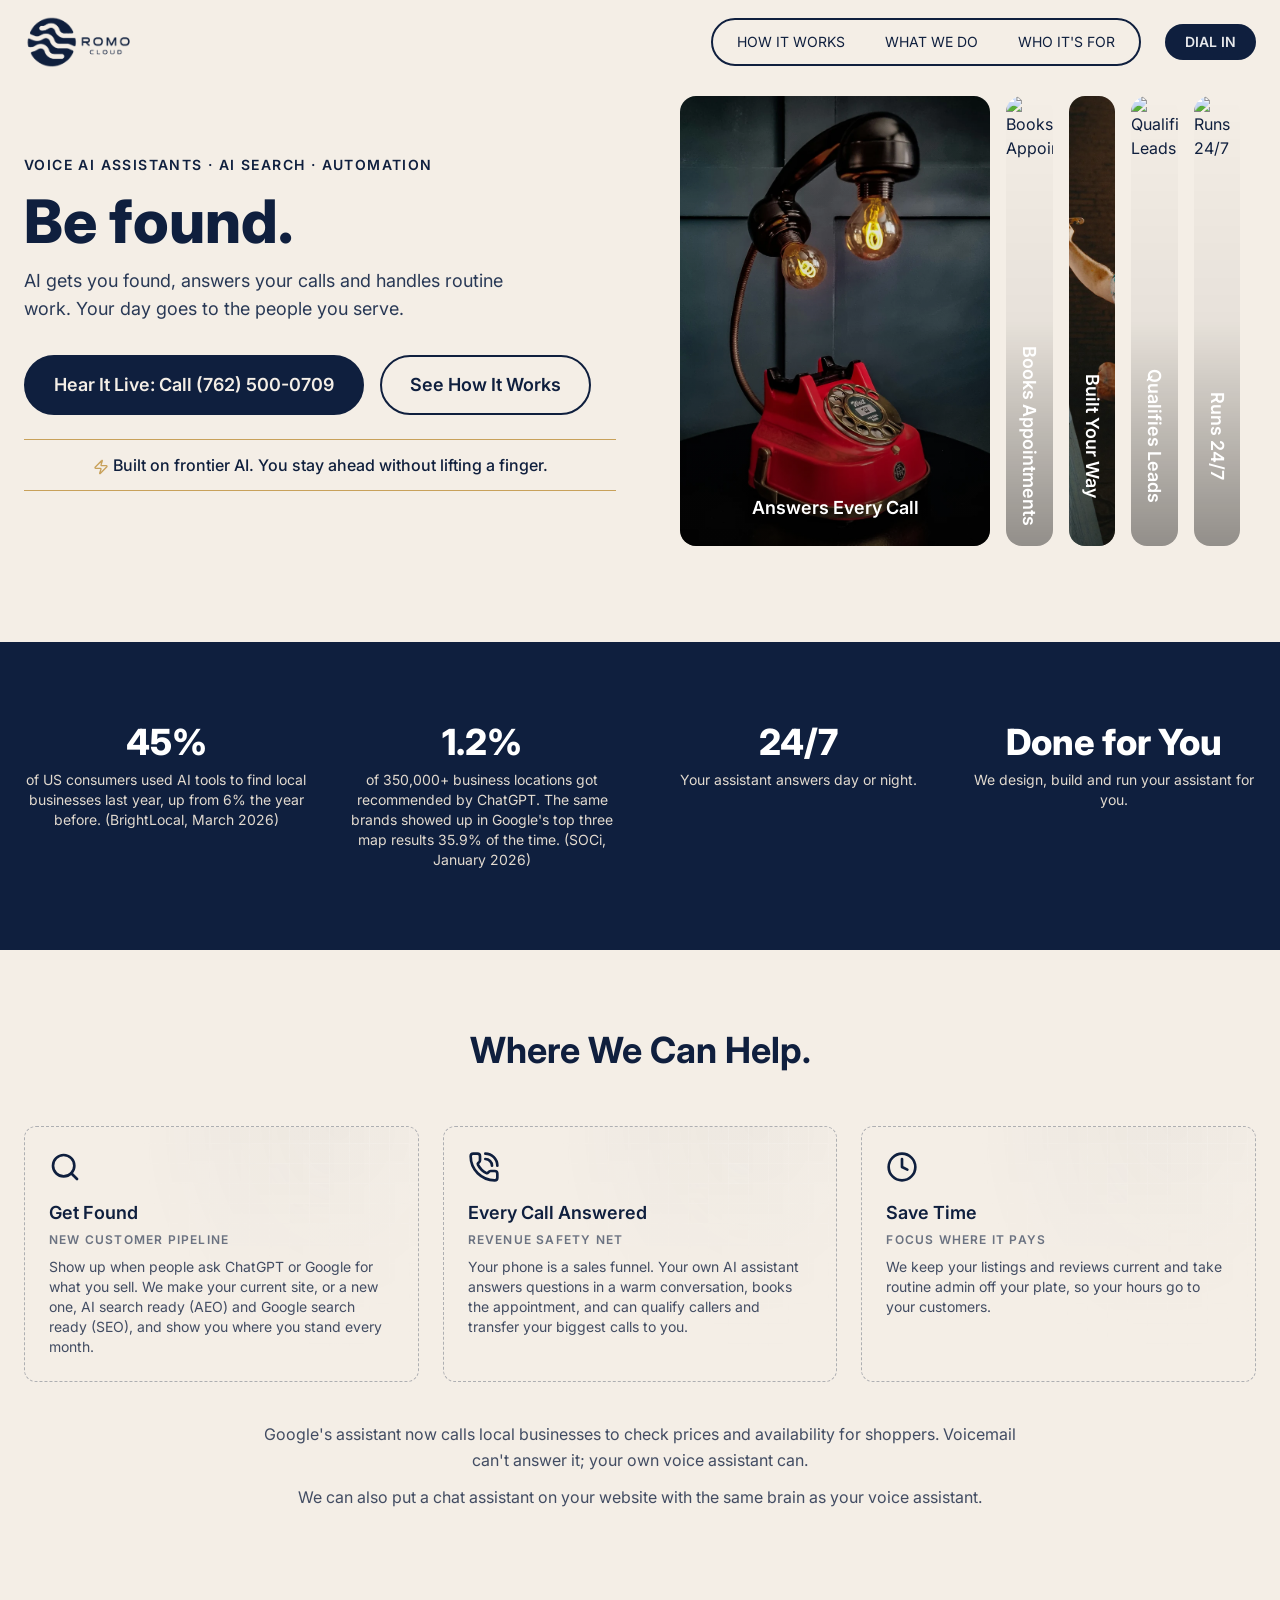
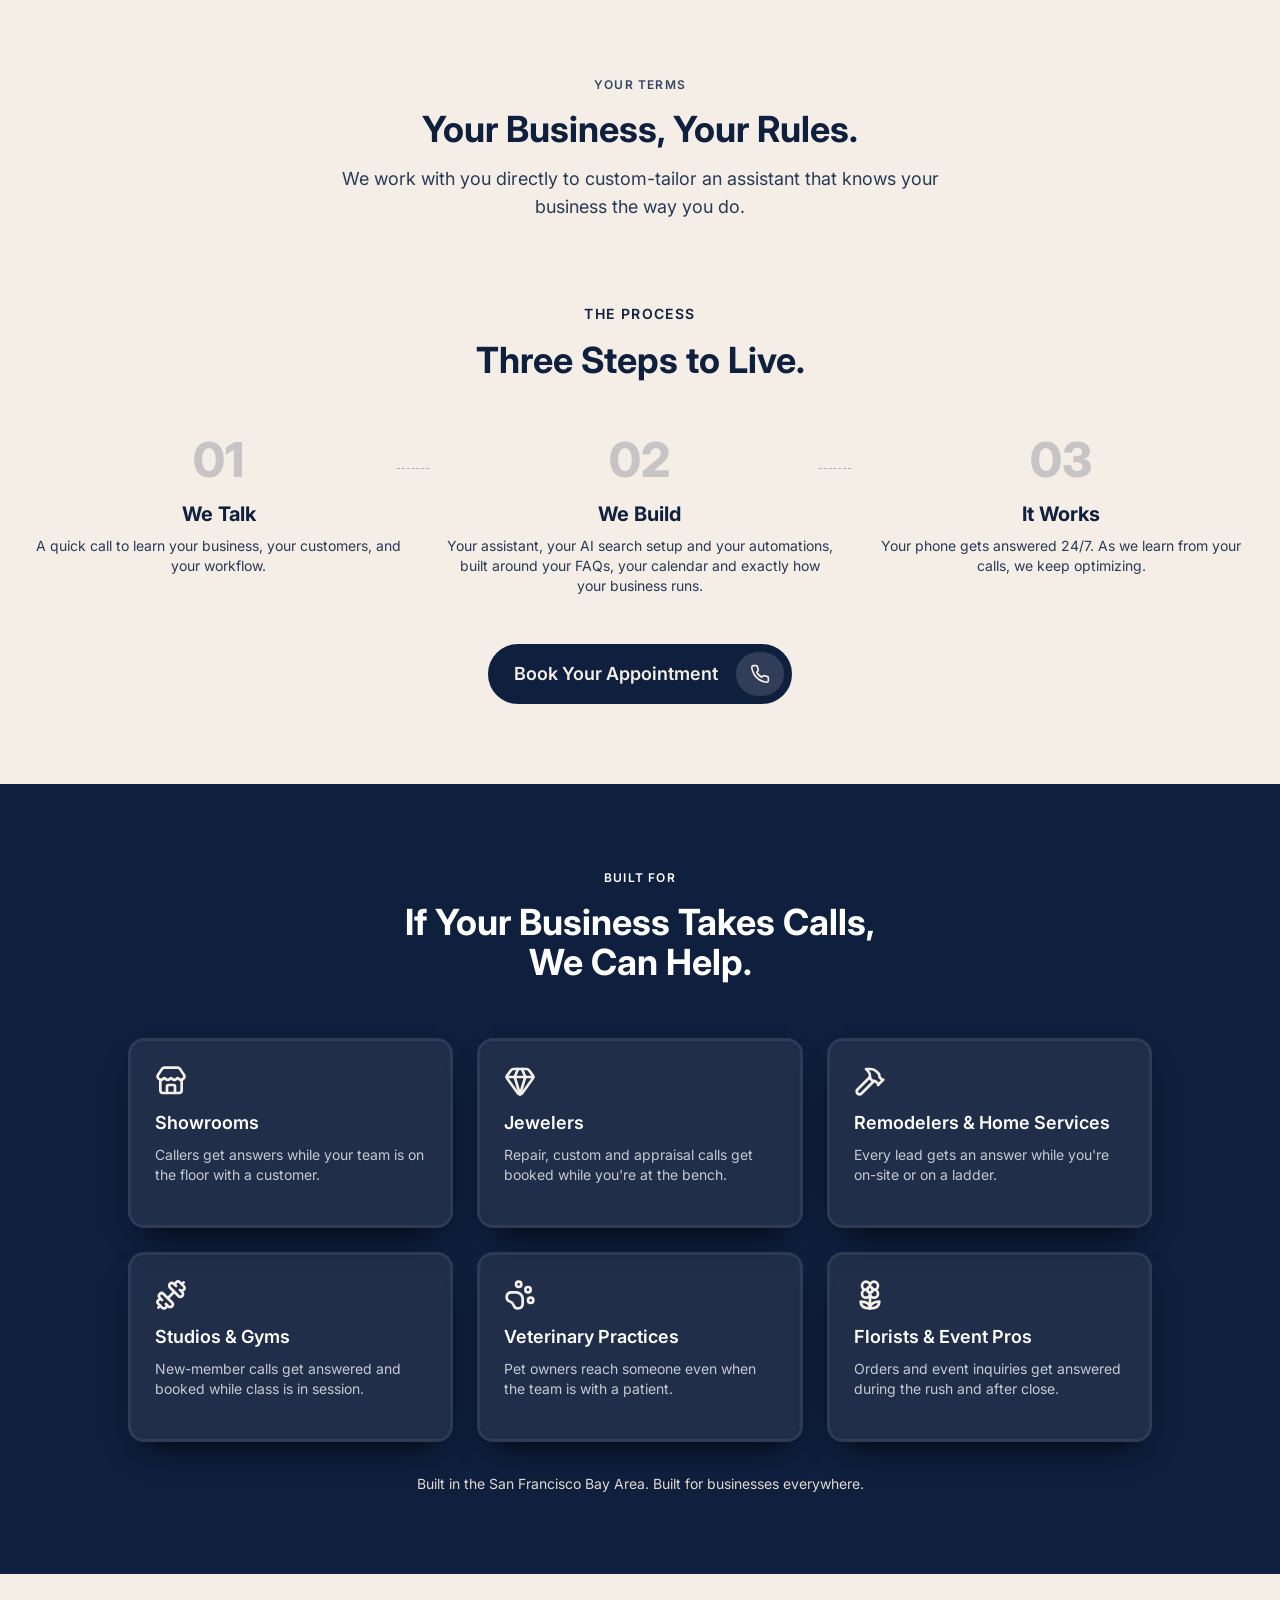
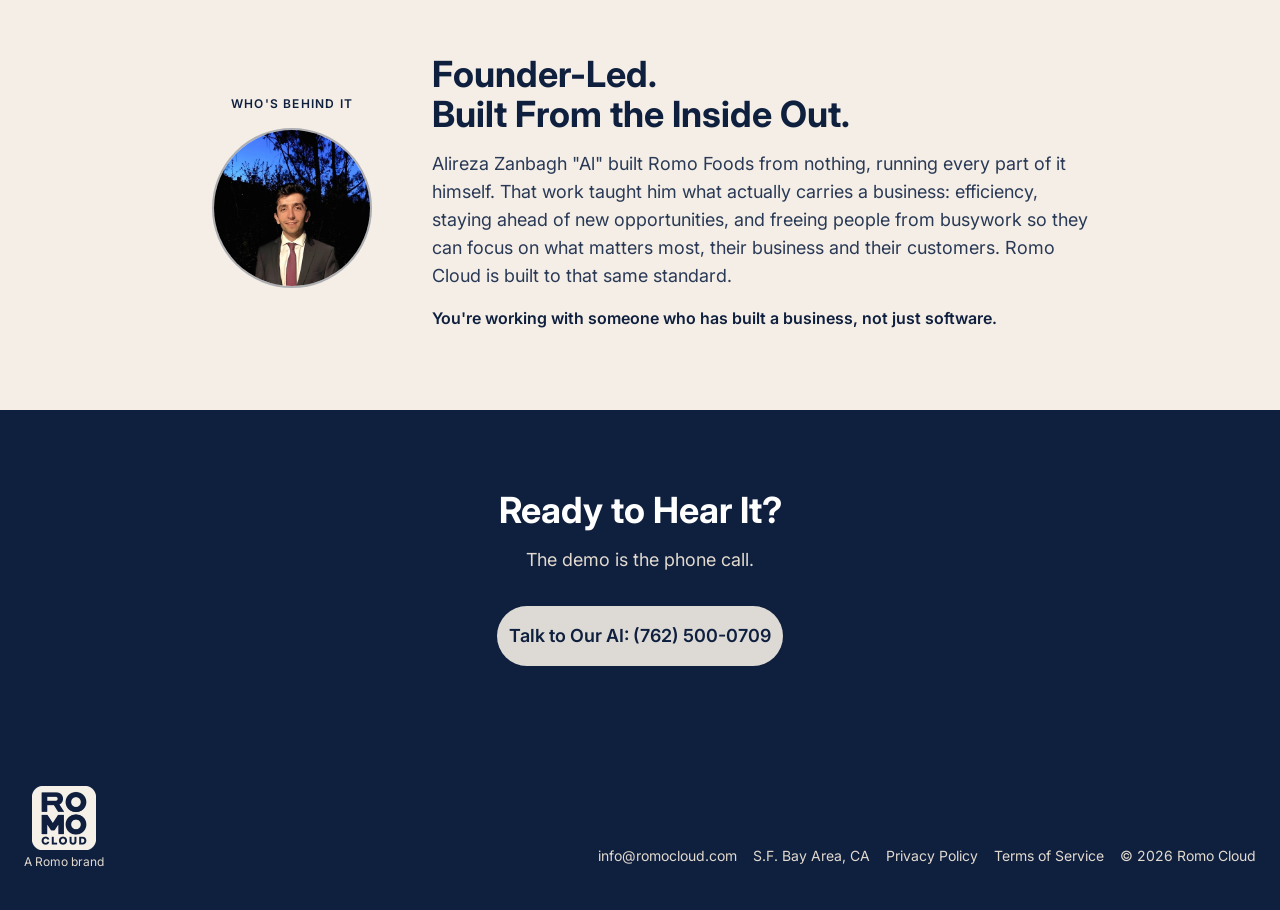
==== commit 64336a9c: "Review round 1: menu pill, button gloss, card rotation, boxes on cream The menu's navy pill slides u" ====
--- a/index.html
+++ b/index.html
@@ -25,13 +25,13 @@
 <link rel="preconnect" href="https://fonts.googleapis.com">
 <link rel="preconnect" href="https://fonts.gstatic.com" crossorigin>
 <link href="https://fonts.googleapis.com/css2?family=Fraunces:opsz,wght@9..144,500;9..144,600;9..144,700&amp;family=Inter:wght@400;500;600&amp;display=swap" rel="stylesheet">
-<link rel="stylesheet" href="/assets/site.css">
-<link rel="stylesheet" href="/assets/extra.css">
+<link rel="stylesheet" href="/assets/site.css?v=4369e42d">
+<link rel="stylesheet" href="/assets/extra.css?v=693c50e4">
 <noscript><style>.fade-up{opacity:1!important;transform:none!important}</style></noscript>
 <script type="application/ld+json">{"@context": "https://schema.org", "@graph": [{"@type": "Organization", "@id": "https://romocloud.com/#org", "name": "Romo Cloud", "url": "https://romocloud.com/", "logo": "https://romocloud.com/brand/romo-cloud-stamp-navy.png", "description": "A Walnut Creek AI-native company. Your own AI assistant answers every call, we get you found in AI search (AEO) and take routine work off your plate.", "email": "info@romocloud.com", "telephone": "+1-762-500-0709", "founder": {"@type": "Person", "name": "Alireza Zanbagh"}, "address": {"@type": "PostalAddress", "addressLocality": "Walnut Creek", "addressRegion": "CA", "addressCountry": "US"}, "areaServed": [{"@type": "City", "name": "Walnut Creek, CA"}, {"@type": "City", "name": "Lafayette, CA"}, {"@type": "City", "name": "Pleasant Hill, CA"}, {"@type": "City", "name": "Concord, CA"}, {"@type": "City", "name": "Martinez, CA"}, {"@type": "City", "name": "Danville, CA"}, {"@type": "City", "name": "Oakland, CA"}, {"@type": "City", "name": "Berkeley, CA"}]}, {"@type": "WebSite", "name": "Romo Cloud", "url": "https://romocloud.com/"}, {"@type": "Service", "name": "Voice AI Assistant", "serviceType": "AI phone answering and appointment booking", "provider": {"@id": "https://romocloud.com/#org"}, "areaServed": "San Francisco Bay Area", "description": "Your phone is a sales funnel. Your own AI assistant answers questions in a warm conversation, books the appointment, and can qualify callers and transfer your biggest calls to you."}, {"@type": "Service", "name": "AI Search Readiness (AEO)", "serviceType": "AI search (AEO) and Google search (SEO) readiness with a monthly check", "provider": {"@id": "https://romocloud.com/#org"}, "areaServed": "San Francisco Bay Area", "description": "Show up when people ask ChatGPT or Google for what you sell. We make your current site, or a new one, AI search ready (AEO) and Google search ready (SEO), and show you where you stand every month."}, {"@type": "Service", "name": "Process Automation", "serviceType": "Listings, reviews and routine admin kept current", "provider": {"@id": "https://romocloud.com/#org"}, "areaServed": "San Francisco Bay Area", "description": "We keep your listings and reviews current and take routine admin off your plate, so your hours go to your customers."}]}</script>
 </head>
 <body>
-<div id="root"><div class="min-h-screen bg-background"><nav class="fixed top-0 left-0 right-0 z-50 transition-all duration-300 bg-cream"><div class="container mx-auto flex items-center justify-between px-6 py-4"><a href="/"><img alt="Romo Cloud" class="h-[52px] w-auto" decoding="async" src="/assets/romo-cloud-horizontal-navy.png"/></a><div class="hidden lg:flex items-center gap-6"><ul class="relative mx-auto flex w-fit rounded-full border-2 border-primary bg-cream p-1"><li class="relative z-10 block cursor-pointer px-3 py-1.5 text-xs uppercase text-primary md:px-5 md:py-2 md:text-sm transition-colors hover:!text-cream [&amp;_a]:hover:!text-[#F5EFE6]"><a class="block text-primary" href="#how-it-works">How It Works</a></li><li class="relative z-10 block cursor-pointer px-3 py-1.5 text-xs uppercase text-primary md:px-5 md:py-2 md:text-sm transition-colors hover:!text-cream [&amp;_a]:hover:!text-[#F5EFE6]"><a class="block text-primary" href="#what-we-do">What We Do</a></li><li class="relative z-10 block cursor-pointer px-3 py-1.5 text-xs uppercase text-primary md:px-5 md:py-2 md:text-sm transition-colors hover:!text-cream [&amp;_a]:hover:!text-[#F5EFE6]"><a class="block text-primary" href="#who-its-for">Who It's For</a></li></ul><a href="tel:+17625000709"><button class="relative font-medium backdrop-blur-xl transition-shadow duration-300 ease-in-out hover:shadow dark:bg-[radial-gradient(circle_at_50%_0%,hsl(var(--primary)/10%)_0%,transparent_60%)] dark:hover:shadow-[0_0_20px_hsl(var(--primary)/10%)] inline-flex items-center justify-center rounded-full bg-primary px-5 py-2 h-9 text-primary-foreground hover:bg-primary/90 uppercase [&amp;&gt;span:first-of-type]:text-primary-foreground [&amp;&gt;span:first-of-type]:tracking-normal [&amp;&gt;span:first-of-type]:text-sm [&amp;&gt;span:first-of-type]:font-semibold [&amp;&gt;span:first-of-type]:leading-none [&amp;&gt;span:first-of-type]:text-center [&amp;&gt;span:first-of-type]:uppercase [&amp;&gt;span:first-of-type]:flex [&amp;&gt;span:first-of-type]:items-center [&amp;&gt;span:first-of-type]:justify-center" style="--x: 100%;" tabindex="0"><span class="relative block size-full text-sm uppercase tracking-wide text-[rgb(0,0,0,65%)] dark:font-light dark:text-[rgb(255,255,255,90%)]" style="mask-image: linear-gradient(-75deg,hsl(var(--primary)) calc(var(--x) + 20%),transparent calc(var(--x) + 30%),hsl(var(--primary)) calc(var(--x) + 100%));">Dial In</span><span class="absolute inset-0 z-10 block rounded-[inherit] bg-[linear-gradient(-75deg,hsl(var(--primary)/10%)_calc(var(--x)+20%),hsl(var(--primary)/50%)_calc(var(--x)+25%),hsl(var(--primary)/10%)_calc(var(--x)+100%))] p-px" style="mask: linear-gradient(rgb(0, 0, 0), rgb(0, 0, 0)) content-box xor, linear-gradient(rgb(0, 0, 0), rgb(0, 0, 0));"></span></button></a></div><div class="lg:hidden relative"><button aria-controls="rc-menu" aria-expanded="false" aria-label="Open menu" class="group relative h-11 w-11 rounded-full flex items-center justify-center active:scale-95 transition-transform" id="rc-menu-btn" style="background-color: rgb(15, 31, 61); color: rgb(245, 240, 232);"><svg class="pointer-events-none" fill="none" height="20" stroke="currentColor" stroke-linecap="round" stroke-linejoin="round" stroke-width="2" viewbox="0 0 24 24" width="20" xmlns="http://www.w3.org/2000/svg"><path class="origin-center -translate-y-[7px] transition-all duration-300 [transition-timing-function:cubic-bezier(.5,.85,.25,1.1)] group-aria-expanded:translate-x-0 group-aria-expanded:translate-y-0 group-aria-expanded:rotate-[315deg]" d="M4 12L20 12"></path><path class="origin-center transition-all duration-300 [transition-timing-function:cubic-bezier(.5,.85,.25,1.8)] group-aria-expanded:rotate-45" d="M4 12H20"></path><path class="origin-center translate-y-[7px] transition-all duration-300 [transition-timing-function:cubic-bezier(.5,.85,.25,1.1)] group-aria-expanded:translate-y-0 group-aria-expanded:rotate-[135deg]" d="M4 12H20"></path></svg></button></div></div><div class="rc-menu" id="rc-menu"><a href="#what-we-do">What We Do</a><a href="#how-it-works">How It Works</a><a href="#who-its-for">Who It's For</a><a class="rc-call" href="tel:+17625000709">Call (762) 500-0709</a></div></nav><section class="gradient-hero pt-[calc(3rem+4.5rem)] md:pt-[calc(4rem+4.5rem)] lg:pt-20 pb-12 md:pb-16 lg:pb-20"><div class="container mx-auto px-6"><div class="grid lg:grid-cols-2 lg:gap-12 gap-4 items-center"><div class="fade-up text-center lg:text-left"><span class="block lg:inline-block text-center lg:text-left font-semibold tracking-widest uppercase text-primary mb-3 md:mb-4 text-xs sm:text-sm">Voice AI Assistants · AI Search · Automation</span><h1 class="text-[1.75rem] xs:text-3xl sm:text-4xl md:text-5xl lg:text-6xl font-extrabold leading-tight text-foreground mb-3 md:mb-4 rc-h1" data-rc-lead="Be" data-rc-words="found.|first.|there."><span class="block whitespace-nowrap rc-static">Be found. Be first. Be there.</span></h1><div class="md:hidden mt-6 mb-3 h-[320px]"><div aria-label="Circular Gallery" class="relative w-full h-full flex items-center justify-center" role="region" style="perspective: 2000px;"><div class="relative w-full h-full flex items-center justify-center select-none" style="touch-action: none;"><div class="relative w-full h-full" style="transform: rotateY(0deg); transform-style: preserve-3d;"><div aria-label="Answers Every Call" class="absolute" role="group" style="width: 180px; height: 250px; transform: rotateY(0deg) translateZ(180px); left: 50%; top: 50%; margin-left: -90px; margin-top: -125px; opacity: 1;"><div class="relative w-full h-full rounded-2xl shadow-xl overflow-hidden"><img alt="Answers Every Call" class="absolute inset-0 w-full h-full object-cover" decoding="async" draggable="false" src="/assets/answers-every-call.webp" style="object-position: center center;"/><div class="absolute bottom-0 left-0 w-full p-4 bg-gradient-to-t from-black/80 to-transparent text-white"><h2 class="text-xl font-bold">Answers Every Call</h2></div></div></div><div aria-label="Books Appointments" class="absolute" role="group" style="width: 180px; height: 250px; transform: rotateY(72deg) translateZ(180px); left: 50%; top: 50%; margin-left: -90px; margin-top: -125px; opacity: 0.689058;"><div class="relative w-full h-full rounded-2xl shadow-xl overflow-hidden"><img alt="Books Appointments" class="absolute inset-0 w-full h-full object-cover" decoding="async" draggable="false" src="https://images.unsplash.com/photo-1506784983877-45594efa4cbe?q=70&amp;w=640&amp;auto=format&amp;fit=crop" style="object-position: center center;"/><div class="absolute bottom-0 left-0 w-full p-4 bg-gradient-to-t from-black/80 to-transparent text-white"><h2 class="text-xl font-bold">Books Appointments</h2></div></div></div><div aria-label="Built Your Way" class="absolute" role="group" style="width: 180px; height: 250px; transform: rotateY(144deg) translateZ(180px); left: 50%; top: 50%; margin-left: -90px; margin-top: -125px; opacity: 0.185942;"><div class="relative w-full h-full rounded-2xl shadow-xl overflow-hidden"><img alt="Built Your Way" class="absolute inset-0 w-full h-full object-cover" decoding="async" draggable="false" src="/assets/customizable-coachable.webp" style="object-position: center center;"/><div class="absolute bottom-0 left-0 w-full p-4 bg-gradient-to-t from-black/80 to-transparent text-white"><h2 class="text-xl font-bold">Built Your Way</h2></div></div></div><div aria-label="Qualifies Leads" class="absolute" role="group" style="width: 180px; height: 250px; transform: rotateY(216deg) translateZ(180px); left: 50%; top: 50%; margin-left: -90px; margin-top: -125px; opacity: 0.185942;"><div class="relative w-full h-full rounded-2xl shadow-xl overflow-hidden"><img alt="Qualifies Leads" class="absolute inset-0 w-full h-full object-cover" decoding="async" draggable="false" src="https://images.unsplash.com/photo-1560472354-b33ff0c44a43?q=70&amp;w=640&amp;auto=format&amp;fit=crop" style="object-position: center center;"/><div class="absolute bottom-0 left-0 w-full p-4 bg-gradient-to-t from-black/80 to-transparent text-white"><h2 class="text-xl font-bold">Qualifies Leads</h2></div></div></div><div aria-label="Runs 24/7" class="absolute" role="group" style="width: 180px; height: 250px; transform: rotateY(288deg) translateZ(180px); left: 50%; top: 50%; margin-left: -90px; margin-top: -125px; opacity: 0.689058;"><div class="relative w-full h-full rounded-2xl shadow-xl overflow-hidden"><img alt="Runs 24/7" class="absolute inset-0 w-full h-full object-cover" decoding="async" draggable="false" src="https://images.unsplash.com/photo-1477959858617-67f85cf4f1df?q=70&amp;w=640&amp;auto=format&amp;fit=crop" style="object-position: center center;"/><div class="absolute bottom-0 left-0 w-full p-4 bg-gradient-to-t from-black/80 to-transparent text-white"><h2 class="text-xl font-bold">Runs 24/7</h2></div></div></div></div></div></div></div><div class="hidden md:block lg:hidden mt-8 mb-3 h-[420px]"><div aria-label="Circular Gallery" class="relative w-full h-full flex items-center justify-center" role="region" style="perspective: 2000px;"><div class="relative w-full h-full flex items-center justify-center select-none" style="touch-action: none;"><div class="relative w-full h-full" style="transform: rotateY(0deg); transform-style: preserve-3d;"><div aria-label="Answers Every Call" class="absolute" role="group" style="width: 230px; height: 320px; transform: rotateY(0deg) translateZ(230px); left: 50%; top: 50%; margin-left: -115px; margin-top: -160px; opacity: 1;"><div class="relative w-full h-full rounded-2xl shadow-xl overflow-hidden"><img alt="Answers Every Call" class="absolute inset-0 w-full h-full object-cover" decoding="async" draggable="false" src="/assets/answers-every-call.webp" style="object-position: center center;"/><div class="absolute bottom-0 left-0 w-full p-4 bg-gradient-to-t from-black/80 to-transparent text-white"><h2 class="text-xl font-bold">Answers Every Call</h2></div></div></div><div aria-label="Books Appointments" class="absolute" role="group" style="width: 230px; height: 320px; transform: rotateY(72deg) translateZ(230px); left: 50%; top: 50%; margin-left: -115px; margin-top: -160px; opacity: 0.689058;"><div class="relative w-full h-full rounded-2xl shadow-xl overflow-hidden"><img alt="Books Appointments" class="absolute inset-0 w-full h-full object-cover" decoding="async" draggable="false" src="https://images.unsplash.com/photo-1506784983877-45594efa4cbe?q=70&amp;w=640&amp;auto=format&amp;fit=crop" style="object-position: center center;"/><div class="absolute bottom-0 left-0 w-full p-4 bg-gradient-to-t from-black/80 to-transparent text-white"><h2 class="text-xl font-bold">Books Appointments</h2></div></div></div><div aria-label="Built Your Way" class="absolute" role="group" style="width: 230px; height: 320px; transform: rotateY(144deg) translateZ(230px); left: 50%; top: 50%; margin-left: -115px; margin-top: -160px; opacity: 0.185942;"><div class="relative w-full h-full rounded-2xl shadow-xl overflow-hidden"><img alt="Built Your Way" class="absolute inset-0 w-full h-full object-cover" decoding="async" draggable="false" src="/assets/customizable-coachable.webp" style="object-position: center center;"/><div class="absolute bottom-0 left-0 w-full p-4 bg-gradient-to-t from-black/80 to-transparent text-white"><h2 class="text-xl font-bold">Built Your Way</h2></div></div></div><div aria-label="Qualifies Leads" class="absolute" role="group" style="width: 230px; height: 320px; transform: rotateY(216deg) translateZ(230px); left: 50%; top: 50%; margin-left: -115px; margin-top: -160px; opacity: 0.185942;"><div class="relative w-full h-full rounded-2xl shadow-xl overflow-hidden"><img alt="Qualifies Leads" class="absolute inset-0 w-full h-full object-cover" decoding="async" draggable="false" src="https://images.unsplash.com/photo-1560472354-b33ff0c44a43?q=70&amp;w=640&amp;auto=format&amp;fit=crop" style="object-position: center center;"/><div class="absolute bottom-0 left-0 w-full p-4 bg-gradient-to-t from-black/80 to-transparent text-white"><h2 class="text-xl font-bold">Qualifies Leads</h2></div></div></div><div aria-label="Runs 24/7" class="absolute" role="group" style="width: 230px; height: 320px; transform: rotateY(288deg) translateZ(230px); left: 50%; top: 50%; margin-left: -115px; margin-top: -160px; opacity: 0.689058;"><div class="relative w-full h-full rounded-2xl shadow-xl overflow-hidden"><img alt="Runs 24/7" class="absolute inset-0 w-full h-full object-cover" decoding="async" draggable="false" src="https://images.unsplash.com/photo-1477959858617-67f85cf4f1df?q=70&amp;w=640&amp;auto=format&amp;fit=crop" style="object-position: center center;"/><div class="absolute bottom-0 left-0 w-full p-4 bg-gradient-to-t from-black/80 to-transparent text-white"><h2 class="text-xl font-bold">Runs 24/7</h2></div></div></div></div></div></div></div><p class="text-lg text-body max-w-lg mx-auto lg:mx-0 mb-5 md:mb-8">AI gets you found, answers your calls and handles routine work. Your day goes to the people you serve.</p><div class="flex flex-col sm:flex-row gap-3 md:gap-4 justify-center lg:justify-start"><a class="inline-flex items-center justify-center whitespace-nowrap rounded-full border-2 border-primary bg-primary w-full sm:w-fit px-3 sm:px-5 lg:px-7 py-3.5 text-lg font-semibold text-[hsl(var(--cream))] hover:bg-[hsl(var(--cream))] hover:text-primary transition-colors duration-300" href="tel:+17625000709">Hear It Live: Call (762) 500-0709</a><a class="rounded-full border-2 border-foreground w-full sm:w-auto px-7 py-3.5 text-lg font-semibold text-foreground hover:bg-foreground hover:text-primary-foreground transition-colors duration-300" href="#how-it-works">See How It Works</a></div><div class="w-full max-w-full h-auto min-h-[72px] md:h-[52px] py-2 flex items-center justify-center border-t border-b border-[#C8A15A] bg-transparent mt-4 md:mt-6 px-2"><span class="text-base md:text-sm lg:text-base font-medium text-[#0F1F3D] leading-[1.35] md:leading-normal text-center"><svg aria-hidden="true" class="lucide lucide-zap inline-block w-4 h-4 text-[#C8A15A] align-text-bottom mr-1" fill="none" height="24" stroke="currentColor" stroke-linecap="round" stroke-linejoin="round" stroke-width="2" viewbox="0 0 24 24" width="24" xmlns="http://www.w3.org/2000/svg"><path d="M4 14a1 1 0 0 1-.78-1.63l9.9-10.2a.5.5 0 0 1 .86.46l-1.92 6.02A1 1 0 0 0 13 10h7a1 1 0 0 1 .78 1.63l-9.9 10.2a.5.5 0 0 1-.86-.46l1.92-6.02A1 1 0 0 0 11 14z"></path></svg>Built on frontier voice AI. <br class="md:hidden"/>You stay ahead without lifting a finger.</span></div></div><div class="fade-up hidden lg:flex items-center justify-center"><div class="hidden md:flex flex-row items-center justify-center gap-4 overflow-x-auto p-4"><div class="relative h-[450px] rounded-2xl overflow-hidden cursor-default transition-all duration-700 ease-in-out w-[400px]" data-rc-panel=""><img alt="Answers Every Call" class="absolute inset-0 w-full h-full object-cover" decoding="async" src="/assets/answers-every-call.webp"/><div class="absolute inset-0 bg-gradient-to-t from-black/40 via-black/5 to-transparent"></div><span class="absolute text-white text-lg font-semibold whitespace-nowrap transition-all duration-300 ease-in-out bottom-6 left-1/2 -translate-x-1/2 rotate-0">Answers Every Call</span></div><div class="relative h-[450px] rounded-2xl overflow-hidden cursor-default transition-all duration-700 ease-in-out w-[60px]" data-rc-panel=""><img alt="Books Appointments" class="absolute inset-0 w-full h-full object-cover" decoding="async" src="https://images.unsplash.com/photo-1506784983877-45594efa4cbe?q=70&amp;w=640&amp;auto=format&amp;fit=crop"/><div class="absolute inset-0 bg-gradient-to-t from-black/40 via-black/5 to-transparent"></div><span class="absolute text-white text-lg font-semibold whitespace-nowrap transition-all duration-300 ease-in-out w-auto text-left bottom-24 left-1/2 -translate-x-1/2 rotate-90">Books Appointments</span></div><div class="relative h-[450px] rounded-2xl overflow-hidden cursor-default transition-all duration-700 ease-in-out w-[60px]" data-rc-panel=""><img alt="Built Your Way" class="absolute inset-0 w-full h-full object-cover" decoding="async" src="/assets/customizable-coachable.webp"/><div class="absolute inset-0 bg-gradient-to-t from-black/40 via-black/5 to-transparent"></div><span class="absolute text-white text-lg font-semibold whitespace-nowrap transition-all duration-300 ease-in-out w-auto text-left bottom-24 left-1/2 -translate-x-1/2 rotate-90">Built Your Way</span></div><div class="relative h-[450px] rounded-2xl overflow-hidden cursor-default transition-all duration-700 ease-in-out w-[60px]" data-rc-panel=""><img alt="Qualifies Leads" class="absolute inset-0 w-full h-full object-cover" decoding="async" src="https://images.unsplash.com/photo-1560472354-b33ff0c44a43?q=70&amp;w=640&amp;auto=format&amp;fit=crop"/><div class="absolute inset-0 bg-gradient-to-t from-black/40 via-black/5 to-transparent"></div><span class="absolute text-white text-lg font-semibold whitespace-nowrap transition-all duration-300 ease-in-out w-auto text-left bottom-24 left-1/2 -translate-x-1/2 rotate-90">Qualifies Leads</span></div><div class="relative h-[450px] rounded-2xl overflow-hidden cursor-default transition-all duration-700 ease-in-out w-[60px]" data-rc-panel=""><img alt="Runs 24/7" class="absolute inset-0 w-full h-full object-cover" decoding="async" src="https://images.unsplash.com/photo-1477959858617-67f85cf4f1df?q=70&amp;w=640&amp;auto=format&amp;fit=crop"/><div class="absolute inset-0 bg-gradient-to-t from-black/40 via-black/5 to-transparent"></div><span class="absolute text-white text-lg font-semibold whitespace-nowrap transition-all duration-300 ease-in-out w-auto text-left bottom-24 left-1/2 -translate-x-1/2 rotate-90">Runs 24/7</span></div></div></div></div></div></section><section class="bg-navy-mid py-12 md:py-16 lg:py-20"><div class="container mx-auto px-6"><div class="grid md:grid-cols-4 gap-8 text-center fade-up"><div><div class="text-3xl md:text-4xl font-extrabold text-white mb-2">45%</div><div class="text-sm text-body-on-navy">of US consumers used AI tools to find local businesses last year, up from 6% the year before. (BrightLocal, March 2026)</div></div><div><div class="text-3xl md:text-4xl font-extrabold text-white mb-2">1.2%</div><div class="text-sm text-body-on-navy">of 350,000+ business locations got recommended by ChatGPT. The same brands showed up in Google's top three map results 35.9% of the time. (SOCi, January 2026)</div></div><div><div class="text-3xl md:text-4xl font-extrabold text-white mb-2">24/7</div><div class="text-sm text-body-on-navy">Your assistant answers day or night.</div></div><div><div class="text-3xl md:text-4xl font-extrabold text-white mb-2">Done for You</div><div class="text-sm text-body-on-navy">We design, build and run your assistant for you.</div></div></div></div></section><section class="py-12 md:py-16 lg:py-20 bg-[#0F1F3D]" id="what-we-do"><div class="container mx-auto px-6"><div class="max-w-2xl mx-auto text-center mb-14"><div class="fade-up"><h2 class="text-3xl md:text-4xl font-bold text-white mb-4">Where We Can Help.</h2></div></div><div class="grid grid-cols-1 sm:grid-cols-2 lg:grid-cols-3 gap-6 fade-up"><div class="relative overflow-hidden p-6 rounded-xl border border-dashed bg-transparent border-white/30 [&amp;_h3]:text-white [&amp;_p]:text-white/75 [&amp;_svg]:text-[#F5F0E8]"><div class="pointer-events-none absolute top-0 left-1/2 -mt-2 -ml-20 h-full w-full [mask-image:linear-gradient(white,transparent)]"><div class="from-primary/5 to-primary/1 absolute inset-0 bg-gradient-to-r [mask-image:radial-gradient(farthest-side_at_top,white,transparent)] opacity-100"><svg aria-hidden="true" class="fill-white/5 stroke-white/15 absolute inset-0 h-full w-full"><defs><pattern height="20" id=":r0:" patternunits="userSpaceOnUse" width="20" x="-12" y="4"><path d="M.5 20V.5H20" fill="none"></path></pattern></defs><rect fill="url(#:r0:)" height="100%" stroke-width="0" width="100%"></rect><svg class="overflow-visible" x="-12" y="4"><rect height="21" stroke-width="0" width="21" x="180" y="80"></rect><rect height="21" stroke-width="0" width="21" x="160" y="80"></rect><rect height="21" stroke-width="0" width="21" x="180" y="40"></rect><rect height="21" stroke-width="0" width="21" x="180" y="60"></rect><rect height="21" stroke-width="0" width="21" x="140" y="40"></rect></svg></svg></div></div><svg aria-hidden="true" class="lucide lucide-search text-primary w-8 h-8 mb-4 relative z-10" fill="none" height="24" stroke="currentColor" stroke-linecap="round" stroke-linejoin="round" stroke-width="2" viewbox="0 0 24 24" width="24" xmlns="http://www.w3.org/2000/svg">
+<div id="root"><div class="min-h-screen bg-background"><nav class="fixed top-0 left-0 right-0 z-50 transition-all duration-300 bg-cream"><div class="container mx-auto flex items-center justify-between px-6 py-4"><a href="/"><img alt="Romo Cloud" class="h-[52px] w-auto" decoding="async" src="/assets/romo-cloud-horizontal-navy.png"/></a><div class="hidden lg:flex items-center gap-6"><ul class="relative mx-auto flex w-fit rounded-full border-2 border-primary bg-cream p-1"><li class="relative z-10 block cursor-pointer px-3 py-1.5 text-xs uppercase text-primary md:px-5 md:py-2 md:text-sm transition-colors hover:!text-cream [&amp;_a]:hover:!text-[#F5EFE6]"><a class="block text-primary" href="#how-it-works">How It Works</a></li><li class="relative z-10 block cursor-pointer px-3 py-1.5 text-xs uppercase text-primary md:px-5 md:py-2 md:text-sm transition-colors hover:!text-cream [&amp;_a]:hover:!text-[#F5EFE6]"><a class="block text-primary" href="#what-we-do">What We Do</a></li><li class="relative z-10 block cursor-pointer px-3 py-1.5 text-xs uppercase text-primary md:px-5 md:py-2 md:text-sm transition-colors hover:!text-cream [&amp;_a]:hover:!text-[#F5EFE6]"><a class="block text-primary" href="#who-its-for">Who It's For</a></li><li aria-hidden="true" class="absolute z-0 h-7 rounded-full bg-primary md:h-9 rc-cursor"></li></ul><a href="tel:+17625000709"><button class="relative font-medium backdrop-blur-xl transition-shadow duration-300 ease-in-out hover:shadow dark:bg-[radial-gradient(circle_at_50%_0%,hsl(var(--primary)/10%)_0%,transparent_60%)] dark:hover:shadow-[0_0_20px_hsl(var(--primary)/10%)] inline-flex items-center justify-center rounded-full bg-primary px-5 py-2 h-9 text-primary-foreground hover:bg-primary/90 uppercase [&amp;&gt;span:first-of-type]:text-primary-foreground [&amp;&gt;span:first-of-type]:tracking-normal [&amp;&gt;span:first-of-type]:text-sm [&amp;&gt;span:first-of-type]:font-semibold [&amp;&gt;span:first-of-type]:leading-none [&amp;&gt;span:first-of-type]:text-center [&amp;&gt;span:first-of-type]:uppercase [&amp;&gt;span:first-of-type]:flex [&amp;&gt;span:first-of-type]:items-center [&amp;&gt;span:first-of-type]:justify-center rc-shine" style="--x: 100%;" tabindex="0"><span class="relative block size-full text-sm uppercase tracking-wide text-[rgb(0,0,0,65%)] dark:font-light dark:text-[rgb(255,255,255,90%)]" style="mask-image: linear-gradient(-75deg,hsl(var(--primary)) calc(var(--x) + 20%),transparent calc(var(--x) + 30%),hsl(var(--primary)) calc(var(--x) + 100%));">Dial In</span><span class="absolute inset-0 z-10 block rounded-[inherit] bg-[linear-gradient(-75deg,hsl(var(--primary)/10%)_calc(var(--x)+20%),hsl(var(--primary)/50%)_calc(var(--x)+25%),hsl(var(--primary)/10%)_calc(var(--x)+100%))] p-px" style="mask: linear-gradient(rgb(0, 0, 0), rgb(0, 0, 0)) content-box xor, linear-gradient(rgb(0, 0, 0), rgb(0, 0, 0));"></span></button></a></div><div class="lg:hidden relative"><button aria-controls="rc-menu" aria-expanded="false" aria-label="Open menu" class="group relative h-11 w-11 rounded-full flex items-center justify-center active:scale-95 transition-transform" id="rc-menu-btn" style="background-color: rgb(15, 31, 61); color: rgb(245, 240, 232);"><svg class="pointer-events-none" fill="none" height="20" stroke="currentColor" stroke-linecap="round" stroke-linejoin="round" stroke-width="2" viewbox="0 0 24 24" width="20" xmlns="http://www.w3.org/2000/svg"><path class="origin-center -translate-y-[7px] transition-all duration-300 [transition-timing-function:cubic-bezier(.5,.85,.25,1.1)] group-aria-expanded:translate-x-0 group-aria-expanded:translate-y-0 group-aria-expanded:rotate-[315deg]" d="M4 12L20 12"></path><path class="origin-center transition-all duration-300 [transition-timing-function:cubic-bezier(.5,.85,.25,1.8)] group-aria-expanded:rotate-45" d="M4 12H20"></path><path class="origin-center translate-y-[7px] transition-all duration-300 [transition-timing-function:cubic-bezier(.5,.85,.25,1.1)] group-aria-expanded:translate-y-0 group-aria-expanded:rotate-[135deg]" d="M4 12H20"></path></svg></button></div></div><div class="rc-menu" id="rc-menu"><a href="#what-we-do">What We Do</a><a href="#how-it-works">How It Works</a><a href="#who-its-for">Who It's For</a><a class="rc-call" href="tel:+17625000709">Call (762) 500-0709</a></div></nav><section class="gradient-hero pt-[calc(3rem+4.5rem)] md:pt-[calc(4rem+4.5rem)] lg:pt-20 pb-12 md:pb-16 lg:pb-20"><div class="container mx-auto px-6"><div class="grid lg:grid-cols-2 lg:gap-12 gap-4 items-center"><div class="fade-up text-center lg:text-left"><span class="block lg:inline-block text-center lg:text-left font-semibold tracking-widest uppercase text-primary mb-3 md:mb-4 text-xs sm:text-sm">Voice AI Assistants · AI Search · Automation</span><h1 class="text-[1.75rem] xs:text-3xl sm:text-4xl md:text-5xl lg:text-6xl font-extrabold leading-tight text-foreground mb-3 md:mb-4 rc-h1" data-rc-lead="Be" data-rc-words="found.|first.|there."><span class="block whitespace-nowrap rc-static">Be found. Be first. Be there.</span></h1><div class="md:hidden mt-6 mb-3 h-[320px]"><div aria-label="Circular Gallery" class="relative w-full h-full flex items-center justify-center" role="region" style="perspective: 2000px;"><div class="relative w-full h-full flex items-center justify-center select-none" style="touch-action: none;"><div class="relative w-full h-full" style="transform: rotateY(0deg); transform-style: preserve-3d;"><div aria-label="Answers Every Call" class="absolute" role="group" style="width: 180px; height: 250px; transform: rotateY(0deg) translateZ(180px); left: 50%; top: 50%; margin-left: -90px; margin-top: -125px; opacity: 1;"><div class="relative w-full h-full rounded-2xl shadow-xl overflow-hidden"><img alt="Answers Every Call" class="absolute inset-0 w-full h-full object-cover" decoding="async" draggable="false" src="/assets/answers-every-call.webp" style="object-position: center center;"/><div class="absolute bottom-0 left-0 w-full p-4 bg-gradient-to-t from-black/80 to-transparent text-white"><h2 class="text-xl font-bold">Answers Every Call</h2></div></div></div><div aria-label="Books Appointments" class="absolute" role="group" style="width: 180px; height: 250px; transform: rotateY(72deg) translateZ(180px); left: 50%; top: 50%; margin-left: -90px; margin-top: -125px; opacity: 0.689058;"><div class="relative w-full h-full rounded-2xl shadow-xl overflow-hidden"><img alt="Books Appointments" class="absolute inset-0 w-full h-full object-cover" decoding="async" draggable="false" src="https://images.unsplash.com/photo-1506784983877-45594efa4cbe?q=70&amp;w=640&amp;auto=format&amp;fit=crop" style="object-position: center center;"/><div class="absolute bottom-0 left-0 w-full p-4 bg-gradient-to-t from-black/80 to-transparent text-white"><h2 class="text-xl font-bold">Books Appointments</h2></div></div></div><div aria-label="Built Your Way" class="absolute" role="group" style="width: 180px; height: 250px; transform: rotateY(144deg) translateZ(180px); left: 50%; top: 50%; margin-left: -90px; margin-top: -125px; opacity: 0.185942;"><div class="relative w-full h-full rounded-2xl shadow-xl overflow-hidden"><img alt="Built Your Way" class="absolute inset-0 w-full h-full object-cover" decoding="async" draggable="false" src="/assets/customizable-coachable.webp" style="object-position: center center;"/><div class="absolute bottom-0 left-0 w-full p-4 bg-gradient-to-t from-black/80 to-transparent text-white"><h2 class="text-xl font-bold">Built Your Way</h2></div></div></div><div aria-label="Qualifies Leads" class="absolute" role="group" style="width: 180px; height: 250px; transform: rotateY(216deg) translateZ(180px); left: 50%; top: 50%; margin-left: -90px; margin-top: -125px; opacity: 0.185942;"><div class="relative w-full h-full rounded-2xl shadow-xl overflow-hidden"><img alt="Qualifies Leads" class="absolute inset-0 w-full h-full object-cover" decoding="async" draggable="false" src="https://images.unsplash.com/photo-1560472354-b33ff0c44a43?q=70&amp;w=640&amp;auto=format&amp;fit=crop" style="object-position: center center;"/><div class="absolute bottom-0 left-0 w-full p-4 bg-gradient-to-t from-black/80 to-transparent text-white"><h2 class="text-xl font-bold">Qualifies Leads</h2></div></div></div><div aria-label="Runs 24/7" class="absolute" role="group" style="width: 180px; height: 250px; transform: rotateY(288deg) translateZ(180px); left: 50%; top: 50%; margin-left: -90px; margin-top: -125px; opacity: 0.689058;"><div class="relative w-full h-full rounded-2xl shadow-xl overflow-hidden"><img alt="Runs 24/7" class="absolute inset-0 w-full h-full object-cover" decoding="async" draggable="false" src="https://images.unsplash.com/photo-1477959858617-67f85cf4f1df?q=70&amp;w=640&amp;auto=format&amp;fit=crop" style="object-position: center center;"/><div class="absolute bottom-0 left-0 w-full p-4 bg-gradient-to-t from-black/80 to-transparent text-white"><h2 class="text-xl font-bold">Runs 24/7</h2></div></div></div></div></div></div></div><div class="hidden md:block lg:hidden mt-8 mb-3 h-[420px]"><div aria-label="Circular Gallery" class="relative w-full h-full flex items-center justify-center" role="region" style="perspective: 2000px;"><div class="relative w-full h-full flex items-center justify-center select-none" style="touch-action: none;"><div class="relative w-full h-full" style="transform: rotateY(0deg); transform-style: preserve-3d;"><div aria-label="Answers Every Call" class="absolute" role="group" style="width: 230px; height: 320px; transform: rotateY(0deg) translateZ(230px); left: 50%; top: 50%; margin-left: -115px; margin-top: -160px; opacity: 1;"><div class="relative w-full h-full rounded-2xl shadow-xl overflow-hidden"><img alt="Answers Every Call" class="absolute inset-0 w-full h-full object-cover" decoding="async" draggable="false" src="/assets/answers-every-call.webp" style="object-position: center center;"/><div class="absolute bottom-0 left-0 w-full p-4 bg-gradient-to-t from-black/80 to-transparent text-white"><h2 class="text-xl font-bold">Answers Every Call</h2></div></div></div><div aria-label="Books Appointments" class="absolute" role="group" style="width: 230px; height: 320px; transform: rotateY(72deg) translateZ(230px); left: 50%; top: 50%; margin-left: -115px; margin-top: -160px; opacity: 0.689058;"><div class="relative w-full h-full rounded-2xl shadow-xl overflow-hidden"><img alt="Books Appointments" class="absolute inset-0 w-full h-full object-cover" decoding="async" draggable="false" src="https://images.unsplash.com/photo-1506784983877-45594efa4cbe?q=70&amp;w=640&amp;auto=format&amp;fit=crop" style="object-position: center center;"/><div class="absolute bottom-0 left-0 w-full p-4 bg-gradient-to-t from-black/80 to-transparent text-white"><h2 class="text-xl font-bold">Books Appointments</h2></div></div></div><div aria-label="Built Your Way" class="absolute" role="group" style="width: 230px; height: 320px; transform: rotateY(144deg) translateZ(230px); left: 50%; top: 50%; margin-left: -115px; margin-top: -160px; opacity: 0.185942;"><div class="relative w-full h-full rounded-2xl shadow-xl overflow-hidden"><img alt="Built Your Way" class="absolute inset-0 w-full h-full object-cover" decoding="async" draggable="false" src="/assets/customizable-coachable.webp" style="object-position: center center;"/><div class="absolute bottom-0 left-0 w-full p-4 bg-gradient-to-t from-black/80 to-transparent text-white"><h2 class="text-xl font-bold">Built Your Way</h2></div></div></div><div aria-label="Qualifies Leads" class="absolute" role="group" style="width: 230px; height: 320px; transform: rotateY(216deg) translateZ(230px); left: 50%; top: 50%; margin-left: -115px; margin-top: -160px; opacity: 0.185942;"><div class="relative w-full h-full rounded-2xl shadow-xl overflow-hidden"><img alt="Qualifies Leads" class="absolute inset-0 w-full h-full object-cover" decoding="async" draggable="false" src="https://images.unsplash.com/photo-1560472354-b33ff0c44a43?q=70&amp;w=640&amp;auto=format&amp;fit=crop" style="object-position: center center;"/><div class="absolute bottom-0 left-0 w-full p-4 bg-gradient-to-t from-black/80 to-transparent text-white"><h2 class="text-xl font-bold">Qualifies Leads</h2></div></div></div><div aria-label="Runs 24/7" class="absolute" role="group" style="width: 230px; height: 320px; transform: rotateY(288deg) translateZ(230px); left: 50%; top: 50%; margin-left: -115px; margin-top: -160px; opacity: 0.689058;"><div class="relative w-full h-full rounded-2xl shadow-xl overflow-hidden"><img alt="Runs 24/7" class="absolute inset-0 w-full h-full object-cover" decoding="async" draggable="false" src="https://images.unsplash.com/photo-1477959858617-67f85cf4f1df?q=70&amp;w=640&amp;auto=format&amp;fit=crop" style="object-position: center center;"/><div class="absolute bottom-0 left-0 w-full p-4 bg-gradient-to-t from-black/80 to-transparent text-white"><h2 class="text-xl font-bold">Runs 24/7</h2></div></div></div></div></div></div></div><p class="text-lg text-body max-w-lg mx-auto lg:mx-0 mb-5 md:mb-8">AI gets you found, answers your calls and handles routine work. Your day goes to the people you serve.</p><div class="flex flex-col sm:flex-row gap-3 md:gap-4 justify-center lg:justify-start"><a class="inline-flex items-center justify-center whitespace-nowrap rounded-full border-2 border-primary bg-primary w-full sm:w-fit px-3 sm:px-5 lg:px-7 py-3.5 text-lg font-semibold text-[hsl(var(--cream))] hover:bg-[hsl(var(--cream))] hover:text-primary transition-colors duration-300" href="tel:+17625000709">Hear It Live: Call (762) 500-0709</a><a class="rounded-full border-2 border-foreground w-full sm:w-auto px-7 py-3.5 text-lg font-semibold text-foreground hover:bg-foreground hover:text-primary-foreground transition-colors duration-300" href="#how-it-works">See How It Works</a></div><div class="w-full max-w-full h-auto min-h-[72px] md:h-[52px] py-2 flex items-center justify-center border-t border-b border-[#C8A15A] bg-transparent mt-4 md:mt-6 px-2 rc-zap"><span class="text-base md:text-sm lg:text-base font-medium text-[#0F1F3D] leading-[1.35] md:leading-normal text-center"><svg aria-hidden="true" class="lucide lucide-zap inline-block w-4 h-4 text-[#C8A15A] align-text-bottom mr-1" fill="none" height="24" stroke="currentColor" stroke-linecap="round" stroke-linejoin="round" stroke-width="2" viewbox="0 0 24 24" width="24" xmlns="http://www.w3.org/2000/svg"><path d="M4 14a1 1 0 0 1-.78-1.63l9.9-10.2a.5.5 0 0 1 .86.46l-1.92 6.02A1 1 0 0 0 13 10h7a1 1 0 0 1 .78 1.63l-9.9 10.2a.5.5 0 0 1-.86-.46l1.92-6.02A1 1 0 0 0 11 14z"></path></svg>Built on frontier AI. <br class="md:hidden"/>You stay ahead without lifting a finger.</span></div></div><div class="fade-up hidden lg:flex items-center justify-center"><div class="hidden md:flex flex-row items-center justify-center gap-4 overflow-x-auto p-4"><div class="relative h-[450px] rounded-2xl overflow-hidden cursor-default transition-all duration-700 ease-in-out w-[400px]" data-rc-panel=""><img alt="Answers Every Call" class="absolute inset-0 w-full h-full object-cover" decoding="async" src="/assets/answers-every-call.webp"/><div class="absolute inset-0 bg-gradient-to-t from-black/40 via-black/5 to-transparent"></div><span class="absolute text-white text-lg font-semibold whitespace-nowrap transition-all duration-300 ease-in-out bottom-6 left-1/2 -translate-x-1/2 rotate-0">Answers Every Call</span></div><div class="relative h-[450px] rounded-2xl overflow-hidden cursor-default transition-all duration-700 ease-in-out w-[60px]" data-rc-panel=""><img alt="Books Appointments" class="absolute inset-0 w-full h-full object-cover" decoding="async" src="https://images.unsplash.com/photo-1506784983877-45594efa4cbe?q=70&amp;w=640&amp;auto=format&amp;fit=crop"/><div class="absolute inset-0 bg-gradient-to-t from-black/40 via-black/5 to-transparent"></div><span class="absolute text-white text-lg font-semibold whitespace-nowrap transition-all duration-300 ease-in-out w-auto text-left bottom-24 left-1/2 -translate-x-1/2 rotate-90">Books Appointments</span></div><div class="relative h-[450px] rounded-2xl overflow-hidden cursor-default transition-all duration-700 ease-in-out w-[60px]" data-rc-panel=""><img alt="Built Your Way" class="absolute inset-0 w-full h-full object-cover" decoding="async" src="/assets/customizable-coachable.webp"/><div class="absolute inset-0 bg-gradient-to-t from-black/40 via-black/5 to-transparent"></div><span class="absolute text-white text-lg font-semibold whitespace-nowrap transition-all duration-300 ease-in-out w-auto text-left bottom-24 left-1/2 -translate-x-1/2 rotate-90">Built Your Way</span></div><div class="relative h-[450px] rounded-2xl overflow-hidden cursor-default transition-all duration-700 ease-in-out w-[60px]" data-rc-panel=""><img alt="Qualifies Leads" class="absolute inset-0 w-full h-full object-cover" decoding="async" src="https://images.unsplash.com/photo-1560472354-b33ff0c44a43?q=70&amp;w=640&amp;auto=format&amp;fit=crop"/><div class="absolute inset-0 bg-gradient-to-t from-black/40 via-black/5 to-transparent"></div><span class="absolute text-white text-lg font-semibold whitespace-nowrap transition-all duration-300 ease-in-out w-auto text-left bottom-24 left-1/2 -translate-x-1/2 rotate-90">Qualifies Leads</span></div><div class="relative h-[450px] rounded-2xl overflow-hidden cursor-default transition-all duration-700 ease-in-out w-[60px]" data-rc-panel=""><img alt="Runs 24/7" class="absolute inset-0 w-full h-full object-cover" decoding="async" src="https://images.unsplash.com/photo-1477959858617-67f85cf4f1df?q=70&amp;w=640&amp;auto=format&amp;fit=crop"/><div class="absolute inset-0 bg-gradient-to-t from-black/40 via-black/5 to-transparent"></div><span class="absolute text-white text-lg font-semibold whitespace-nowrap transition-all duration-300 ease-in-out w-auto text-left bottom-24 left-1/2 -translate-x-1/2 rotate-90">Runs 24/7</span></div></div></div></div></div></section><section class="bg-navy-mid py-12 md:py-16 lg:py-20"><div class="container mx-auto px-6"><div class="grid md:grid-cols-4 gap-8 text-center fade-up"><div><div class="text-3xl md:text-4xl font-extrabold text-white mb-2">45%</div><div class="text-sm text-body-on-navy">of US consumers used AI tools to find local businesses last year, up from 6% the year before. (BrightLocal, March 2026)</div></div><div><div class="text-3xl md:text-4xl font-extrabold text-white mb-2">1.2%</div><div class="text-sm text-body-on-navy">of 350,000+ business locations got recommended by ChatGPT. The same brands showed up in Google's top three map results 35.9% of the time. (SOCi, January 2026)</div></div><div><div class="text-3xl md:text-4xl font-extrabold text-white mb-2">24/7</div><div class="text-sm text-body-on-navy">Your assistant answers day or night.</div></div><div><div class="text-3xl md:text-4xl font-extrabold text-white mb-2">Done for You</div><div class="text-sm text-body-on-navy">We design, build and run your assistant for you.</div></div></div></div></section><section class="py-12 md:py-16 lg:py-20 bg-[#0F1F3D] rc-light" id="what-we-do"><div class="container mx-auto px-6"><div class="max-w-2xl mx-auto text-center mb-14"><div class="fade-up"><h2 class="text-3xl md:text-4xl font-bold text-white mb-4">Where We Can Help.</h2></div></div><div class="grid grid-cols-1 sm:grid-cols-2 lg:grid-cols-3 gap-6 fade-up"><div class="relative overflow-hidden p-6 rounded-xl border border-dashed bg-transparent border-white/30 [&amp;_h3]:text-white [&amp;_p]:text-white/75 [&amp;_svg]:text-[#F5F0E8]"><div class="pointer-events-none absolute top-0 left-1/2 -mt-2 -ml-20 h-full w-full [mask-image:linear-gradient(white,transparent)]"><div class="from-primary/5 to-primary/1 absolute inset-0 bg-gradient-to-r [mask-image:radial-gradient(farthest-side_at_top,white,transparent)] opacity-100"><svg aria-hidden="true" class="fill-white/5 stroke-white/15 absolute inset-0 h-full w-full"><defs><pattern height="20" id=":r0:" patternunits="userSpaceOnUse" width="20" x="-12" y="4"><path d="M.5 20V.5H20" fill="none"></path></pattern></defs><rect fill="url(#:r0:)" height="100%" stroke-width="0" width="100%"></rect><svg class="overflow-visible" x="-12" y="4"><rect height="21" stroke-width="0" width="21" x="180" y="80"></rect><rect height="21" stroke-width="0" width="21" x="160" y="80"></rect><rect height="21" stroke-width="0" width="21" x="180" y="40"></rect><rect height="21" stroke-width="0" width="21" x="180" y="60"></rect><rect height="21" stroke-width="0" width="21" x="140" y="40"></rect></svg></svg></div></div><svg aria-hidden="true" class="lucide lucide-search text-primary w-8 h-8 mb-4 relative z-10" fill="none" height="24" stroke="currentColor" stroke-linecap="round" stroke-linejoin="round" stroke-width="2" viewbox="0 0 24 24" width="24" xmlns="http://www.w3.org/2000/svg">
 <path d="m21 21-4.34-4.34"></path>
 <circle cx="11" cy="11" r="8"></circle>
 </svg><h3 class="mt-2 text-lg font-semibold text-foreground relative z-10">Get Found</h3><div class="rc-pointer">New customer pipeline</div><p class="text-body relative z-10 mt-2 text-sm">Show up when people ask ChatGPT or Google for what you sell. We make your current site, or a new one, AI search ready (AEO) and Google search ready (SEO), and show you where you stand every month.</p></div><div class="relative overflow-hidden p-6 rounded-xl border border-dashed bg-transparent border-white/30 [&amp;_h3]:text-white [&amp;_p]:text-white/75 [&amp;_svg]:text-[#F5F0E8]"><div class="pointer-events-none absolute top-0 left-1/2 -mt-2 -ml-20 h-full w-full [mask-image:linear-gradient(white,transparent)]"><div class="from-primary/5 to-primary/1 absolute inset-0 bg-gradient-to-r [mask-image:radial-gradient(farthest-side_at_top,white,transparent)] opacity-100"><svg aria-hidden="true" class="fill-white/5 stroke-white/15 absolute inset-0 h-full w-full"><defs><pattern height="20" id=":r1:" patternunits="userSpaceOnUse" width="20" x="-12" y="4"><path d="M.5 20V.5H20" fill="none"></path></pattern></defs><rect fill="url(#:r1:)" height="100%" stroke-width="0" width="100%"></rect><svg class="overflow-visible" x="-12" y="4"><rect height="21" stroke-width="0" width="21" x="180" y="100"></rect><rect height="21" stroke-width="0" width="21" x="180" y="40"></rect><rect height="21" stroke-width="0" width="21" x="140" y="80"></rect><rect height="21" stroke-width="0" width="21" x="140" y="60"></rect><rect height="21" stroke-width="0" width="21" x="180" y="40"></rect></svg></svg></div></div><svg aria-hidden="true" class="lucide lucide-phone-call text-primary w-8 h-8 mb-4 relative z-10" fill="none" height="24" stroke="currentColor" stroke-linecap="round" stroke-linejoin="round" stroke-width="2" viewbox="0 0 24 24" width="24" xmlns="http://www.w3.org/2000/svg">
@@ -136,6 +136,6 @@
 <path d="M12 10v12"></path>
 <path d="M12 22c4.2 0 7-1.667 7-5-4.2 0-7 1.667-7 5Z"></path>
 <path d="M12 22c-4.2 0-7-1.667-7-5 4.2 0 7 1.667 7 5Z"></path>
-</svg><h3 class="text-lg font-semibold text-white mb-2">Florists &amp; Event Pros</h3><p class="text-sm text-white/75">Orders and event inquiries get answered during the rush and after close.</p></div></div></div><p class="text-center text-body-on-navy text-sm fade-up">Built in the San Francisco Bay Area. Built for businesses everywhere.</p></div></section><section class="py-12 md:py-16 lg:py-20"><div class="container mx-auto px-6"><div class="max-w-4xl mx-auto fade-up"><div class="grid md:grid-cols-[200px_1fr] gap-10 items-center"><div class="mx-auto md:mx-0 flex flex-col items-center"><span class="block text-xs font-semibold tracking-widest uppercase text-primary mb-4 text-center">Who's Behind It</span><div class="w-40 h-40 rounded-full overflow-hidden border-2 border-primary/30"><img alt="Alireza (Al), founder of Romo Cloud" class="w-full h-full object-cover" decoding="async" loading="lazy" src="/assets/founder.webp"/></div></div><div class="text-center lg:text-left"><h2 class="text-3xl md:text-4xl font-bold text-foreground mb-4">Founder-Led.<br/>Built From the Inside Out.</h2><p class="text-body text-lg mb-4">Alireza Zanbagh "Al" built Romo Foods from nothing, running every part of it himself. That work taught him what actually carries a business: efficiency, staying ahead of new opportunities, and freeing people from busywork so they can focus on what matters most, their business and their customers. Romo Cloud is built to that same standard.</p><p class="text-primary font-semibold text-base">You're working with someone who has built a business, not just software.</p></div></div></div></div></section><section class="py-12 md:py-16 lg:py-20 gradient-cta"><div class="container mx-auto px-6 text-center fade-up"><h2 class="text-3xl md:text-4xl font-bold text-white mb-4">Ready to Hear It?</h2><div class="inline-block"><p class="text-body-on-navy text-base sm:text-lg whitespace-nowrap mb-8">The demo is the phone call.</p><a class="block w-full" href="tel:+17625000709"><button class="relative font-medium backdrop-blur-xl transition-shadow duration-300 ease-in-out hover:shadow dark:bg-[radial-gradient(circle_at_50%_0%,hsl(var(--primary)/10%)_0%,transparent_60%)] dark:hover:shadow-[0_0_20px_hsl(var(--primary)/10%)] w-full rounded-full bg-cream px-2 sm:px-3 py-4 text-foreground hover:bg-cream/90 [&amp;&gt;span:first-of-type]:text-foreground [&amp;&gt;span:first-of-type]:normal-case [&amp;&gt;span:first-of-type]:tracking-normal [&amp;&gt;span:first-of-type]:whitespace-nowrap [&amp;&gt;span:first-of-type]:text-lg [&amp;&gt;span:first-of-type]:font-semibold" style="--x: 100%;" tabindex="0"><span class="relative block size-full text-sm uppercase tracking-wide text-[rgb(0,0,0,65%)] dark:font-light dark:text-[rgb(255,255,255,90%)]" style="mask-image: linear-gradient(-75deg,hsl(var(--primary)) calc(var(--x) + 20%),transparent calc(var(--x) + 30%),hsl(var(--primary)) calc(var(--x) + 100%));">Talk to Our AI: (762) 500-0709</span><span class="absolute inset-0 z-10 block rounded-[inherit] bg-[linear-gradient(-75deg,hsl(var(--primary)/10%)_calc(var(--x)+20%),hsl(var(--primary)/50%)_calc(var(--x)+25%),hsl(var(--primary)/10%)_calc(var(--x)+100%))] p-px" style="mask: linear-gradient(rgb(0, 0, 0), rgb(0, 0, 0)) content-box xor, linear-gradient(rgb(0, 0, 0), rgb(0, 0, 0));"></span></button></a></div></div></section><footer class="bg-navy-deep py-10"><div class="container mx-auto px-6"><div class="flex flex-col md:flex-row items-center md:items-start justify-center md:justify-between gap-4 text-sm text-body-on-navy"><div class="flex flex-col items-center gap-1"><img alt="Romo Cloud" class="h-16 w-auto" decoding="async" src="/assets/romo-cloud-stamp-cream.png"/><p class="text-xs text-body-on-navy">A Romo brand</p></div><div class="flex flex-wrap items-center justify-center gap-4 md:self-end md:pb-1"><a class="hover:text-white transition-colors" href="mailto:info@romocloud.com">info@romocloud.com</a><span>S.F. Bay Area, CA</span><a class="hover:text-white transition-colors" href="/privacy">Privacy Policy</a><a class="hover:text-white transition-colors" href="/terms">Terms of Service</a><span>© 2026 Romo Cloud</span></div></div></div></footer></div></div>
-<script defer="" src="/assets/site.js"></script></body>
+</svg><h3 class="text-lg font-semibold text-white mb-2">Florists &amp; Event Pros</h3><p class="text-sm text-white/75">Orders and event inquiries get answered during the rush and after close.</p></div></div></div><p class="text-center text-body-on-navy text-sm fade-up">Built in the San Francisco Bay Area. Built for businesses everywhere.</p></div></section><section class="py-12 md:py-16 lg:py-20"><div class="container mx-auto px-6"><div class="max-w-4xl mx-auto fade-up"><div class="grid md:grid-cols-[200px_1fr] gap-10 items-center"><div class="mx-auto md:mx-0 flex flex-col items-center"><span class="block text-xs font-semibold tracking-widest uppercase text-primary mb-4 text-center">Who's Behind It</span><div class="w-40 h-40 rounded-full overflow-hidden border-2 border-primary/30"><img alt="Alireza (Al), founder of Romo Cloud" class="w-full h-full object-cover" decoding="async" loading="lazy" src="/assets/founder.webp"/></div></div><div class="text-center lg:text-left"><h2 class="text-3xl md:text-4xl font-bold text-foreground mb-4">Founder-Led.<br/>Built From the Inside Out.</h2><p class="text-body text-lg mb-4">Alireza Zanbagh "Al" built Romo Foods from nothing, running every part of it himself. That work taught him what actually carries a business: efficiency, staying ahead of new opportunities, and freeing people from busywork so they can focus on what matters most, their business and their customers. Romo Cloud is built to that same standard.</p><p class="text-primary font-semibold text-base">You're working with someone who has built a business, not just software.</p></div></div></div></div></section><section class="py-12 md:py-16 lg:py-20 gradient-cta"><div class="container mx-auto px-6 text-center fade-up"><h2 class="text-3xl md:text-4xl font-bold text-white mb-4">Ready to Hear It?</h2><div class="inline-block"><p class="text-body-on-navy text-base sm:text-lg whitespace-nowrap mb-8">The demo is the phone call.</p><a class="block w-full" href="tel:+17625000709"><button class="relative font-medium backdrop-blur-xl transition-shadow duration-300 ease-in-out hover:shadow dark:bg-[radial-gradient(circle_at_50%_0%,hsl(var(--primary)/10%)_0%,transparent_60%)] dark:hover:shadow-[0_0_20px_hsl(var(--primary)/10%)] w-full rounded-full bg-cream px-2 sm:px-3 py-4 text-foreground hover:bg-cream/90 [&amp;&gt;span:first-of-type]:text-foreground [&amp;&gt;span:first-of-type]:normal-case [&amp;&gt;span:first-of-type]:tracking-normal [&amp;&gt;span:first-of-type]:whitespace-nowrap [&amp;&gt;span:first-of-type]:text-lg [&amp;&gt;span:first-of-type]:font-semibold rc-shine" style="--x: 100%;" tabindex="0"><span class="relative block size-full text-sm uppercase tracking-wide text-[rgb(0,0,0,65%)] dark:font-light dark:text-[rgb(255,255,255,90%)]" style="mask-image: linear-gradient(-75deg,hsl(var(--primary)) calc(var(--x) + 20%),transparent calc(var(--x) + 30%),hsl(var(--primary)) calc(var(--x) + 100%));">Talk to Our AI: (762) 500-0709</span><span class="absolute inset-0 z-10 block rounded-[inherit] bg-[linear-gradient(-75deg,hsl(var(--primary)/10%)_calc(var(--x)+20%),hsl(var(--primary)/50%)_calc(var(--x)+25%),hsl(var(--primary)/10%)_calc(var(--x)+100%))] p-px" style="mask: linear-gradient(rgb(0, 0, 0), rgb(0, 0, 0)) content-box xor, linear-gradient(rgb(0, 0, 0), rgb(0, 0, 0));"></span></button></a></div></div></section><footer class="bg-navy-deep py-10"><div class="container mx-auto px-6"><div class="flex flex-col md:flex-row items-center md:items-start justify-center md:justify-between gap-4 text-sm text-body-on-navy"><div class="flex flex-col items-center gap-1"><img alt="Romo Cloud" class="h-16 w-auto" decoding="async" src="/assets/romo-cloud-stamp-cream.png"/><p class="text-xs text-body-on-navy">A Romo brand</p></div><div class="flex flex-wrap items-center justify-center gap-4 md:self-end md:pb-1"><a class="hover:text-white transition-colors" href="mailto:info@romocloud.com">info@romocloud.com</a><span>S.F. Bay Area, CA</span><a class="hover:text-white transition-colors" href="/privacy">Privacy Policy</a><a class="hover:text-white transition-colors" href="/terms">Terms of Service</a><span>© 2026 Romo Cloud</span></div></div></div></footer></div></div>
+<script defer="" src="/assets/site.js?v=aa0eca64"></script></body>
 </html>
--- a/assets/extra.css
+++ b/assets/extra.css
@@ -1,15 +1,31 @@
 /* Romo Cloud rebuild: styles for the parts added on top of the original stylesheet (site.css). */
 html{scroll-behavior:smooth}
 section[id]{scroll-margin-top:5.5rem}
-.rc-pointer{position:relative;z-index:10;margin-top:.25rem;font-size:.75rem;font-weight:600;letter-spacing:.1em;text-transform:uppercase;color:#C8A15A}
+.rc-pointer{position:relative;z-index:10;margin-top:.25rem;font-size:.75rem;font-weight:600;letter-spacing:.1em;text-transform:uppercase;color:hsl(var(--navy) / .6)}
 .rc-under{max-width:48rem;margin:2.5rem auto 0;text-align:center}
-.rc-under p{margin-top:.75rem;font-size:1rem;line-height:1.6;color:rgb(255 255 255 / .8)}
+.rc-under p{margin-top:.75rem;font-size:1rem;line-height:1.6;color:hsl(var(--navy) / .8)}
 .rc-menu{display:none;border-top:1px solid hsl(var(--border));background:hsl(var(--cream));padding:.5rem 1.5rem 1.5rem}
 .rc-menu.open{display:block}
 .rc-menu a{display:block;padding:.75rem 0;font-size:1rem;font-weight:600;letter-spacing:.05em;text-transform:uppercase;color:hsl(var(--navy))}
 .rc-menu a.rc-call{margin-top:.75rem;padding:.85rem 1rem;border-radius:9999px;text-align:center;background:hsl(var(--navy));color:#fff}
 @media (min-width:1024px){.rc-menu{display:none!important}}
 .gradient-hero{overflow-x:clip}
+/* the boxes section on cream (his pick, 2026-11-23) */
+.rc-light{background:hsl(var(--cream))!important}
+.rc-light h2,.rc-light h3{color:hsl(var(--navy))!important}
+.rc-light p{color:hsl(var(--navy) / .78)!important}
+.rc-light .border-dashed{border-color:hsl(var(--navy) / .3)!important}
+.rc-light .lucide{color:hsl(var(--navy))!important}
+/* the menu's sliding pill, as on the live site */
+.rc-cursor{left:0;width:0;opacity:0;transition:left .45s cubic-bezier(.34,1.3,.5,1),width .45s cubic-bezier(.34,1.3,.5,1),opacity .2s ease}
+/* the gloss that sweeps across the Dial In and Talk to Our AI buttons, as on the live site */
+@property --x{syntax:'<percentage>';inherits:true;initial-value:100%}
+@keyframes rc-shine{0%{--x:100%}67%,100%{--x:-100%}}
+@keyframes rc-pop{from{transform:scale(.8)}to{transform:scale(1)}}
+.rc-shine{animation:rc-shine 3s cubic-bezier(.22,.61,.36,1) infinite,rc-pop .6s cubic-bezier(.34,1.56,.64,1) backwards}
+.rc-shine:active{transform:scale(.95)}
+@media (prefers-reduced-motion:reduce){.rc-shine{animation:none}}
+@media (min-width:768px){.rc-zap{height:auto!important;min-height:52px}}
 /* the headline stays on one line: sized to the room it has at each width */
 .rc-h1{font-size:min(calc((100vw - 48px) / 14),2.25rem)!important}
 @media (min-width:768px){.rc-h1{font-size:3rem!important}}
@@ -30,4 +46,4 @@
 @keyframes rc-word-out{to{opacity:0;transform:translate(40px,-40px) scale(2);filter:blur(8px)}}
 [aria-label="Circular Gallery"] [role="group"]{opacity:1!important;backface-visibility:hidden;-webkit-backface-visibility:hidden}
 @keyframes rc-spin{from{transform:rotateY(0deg)}to{transform:rotateY(-360deg)}}
-@media (prefers-reduced-motion:no-preference){[aria-label="Circular Gallery"]>div>div{animation:rc-spin 45s linear infinite}}
+@media (prefers-reduced-motion:no-preference){[aria-label="Circular Gallery"]>div>div{animation:rc-spin 40s linear infinite}}
